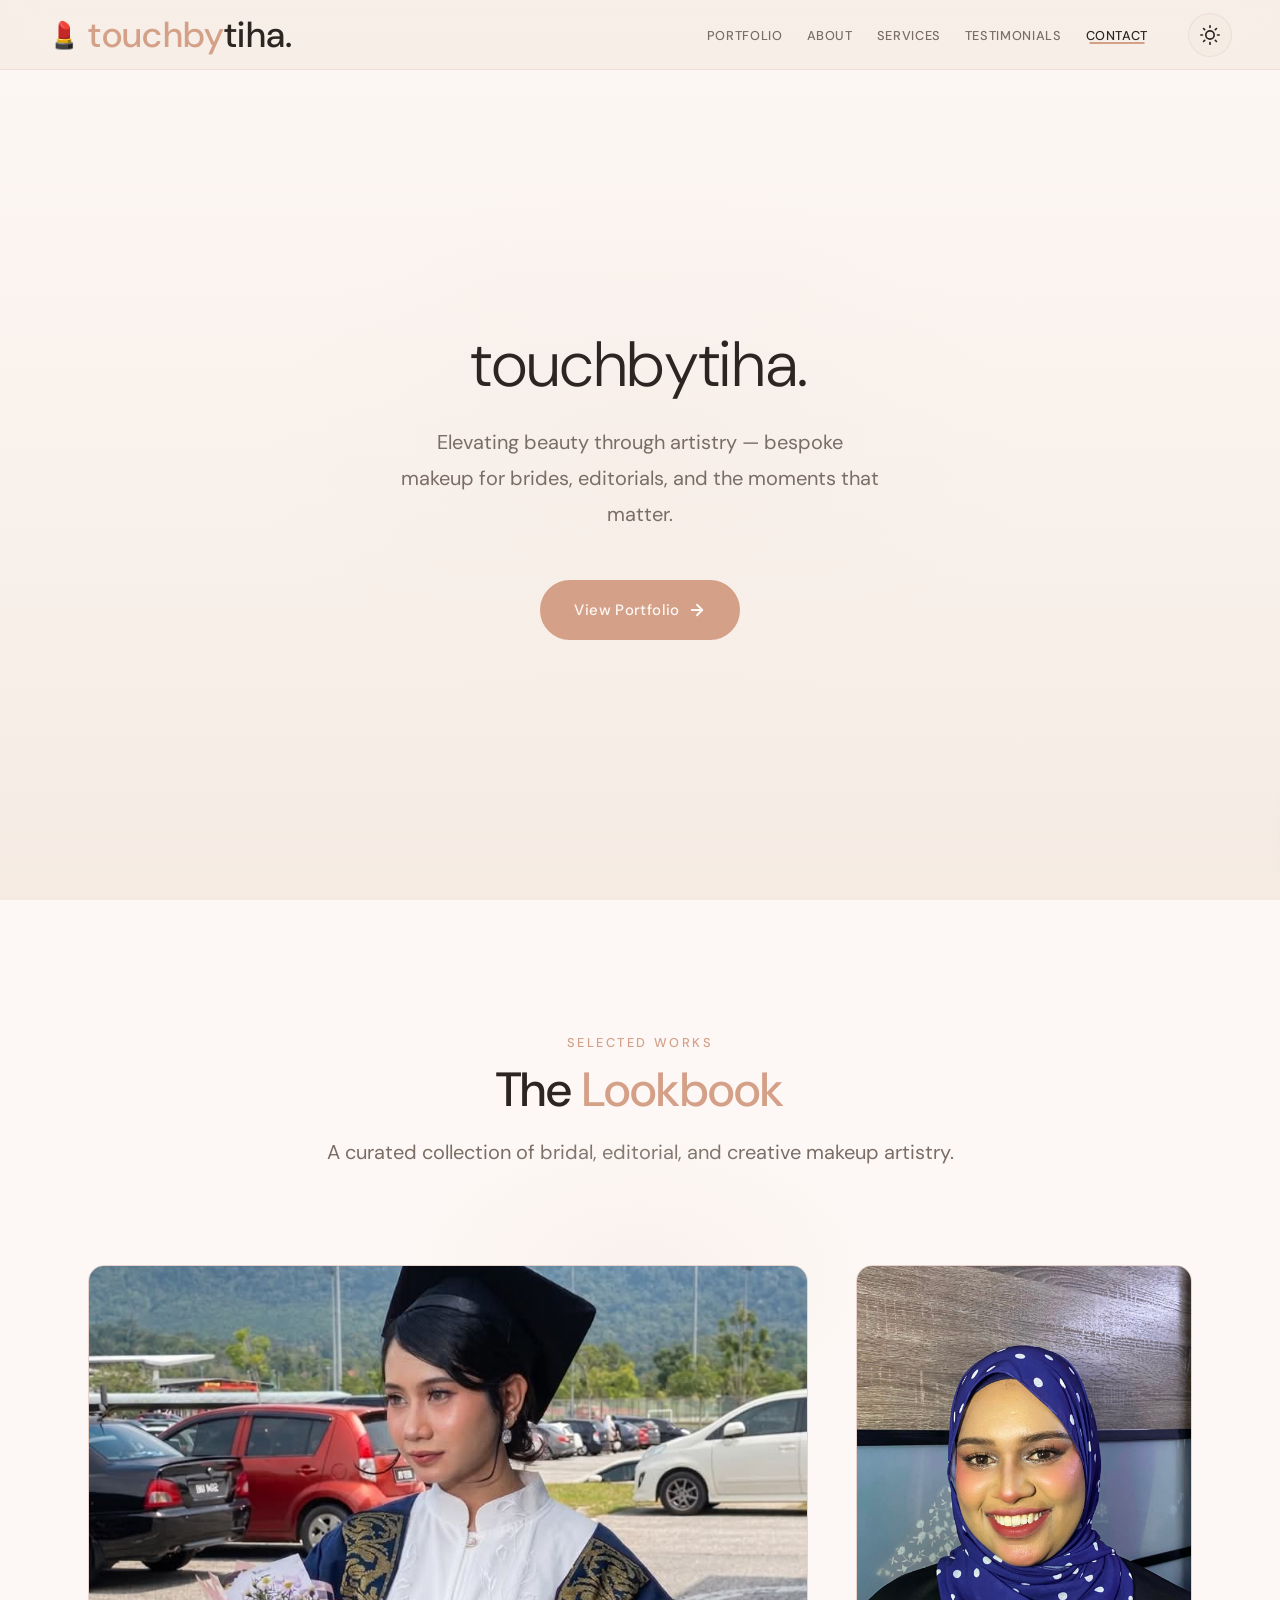
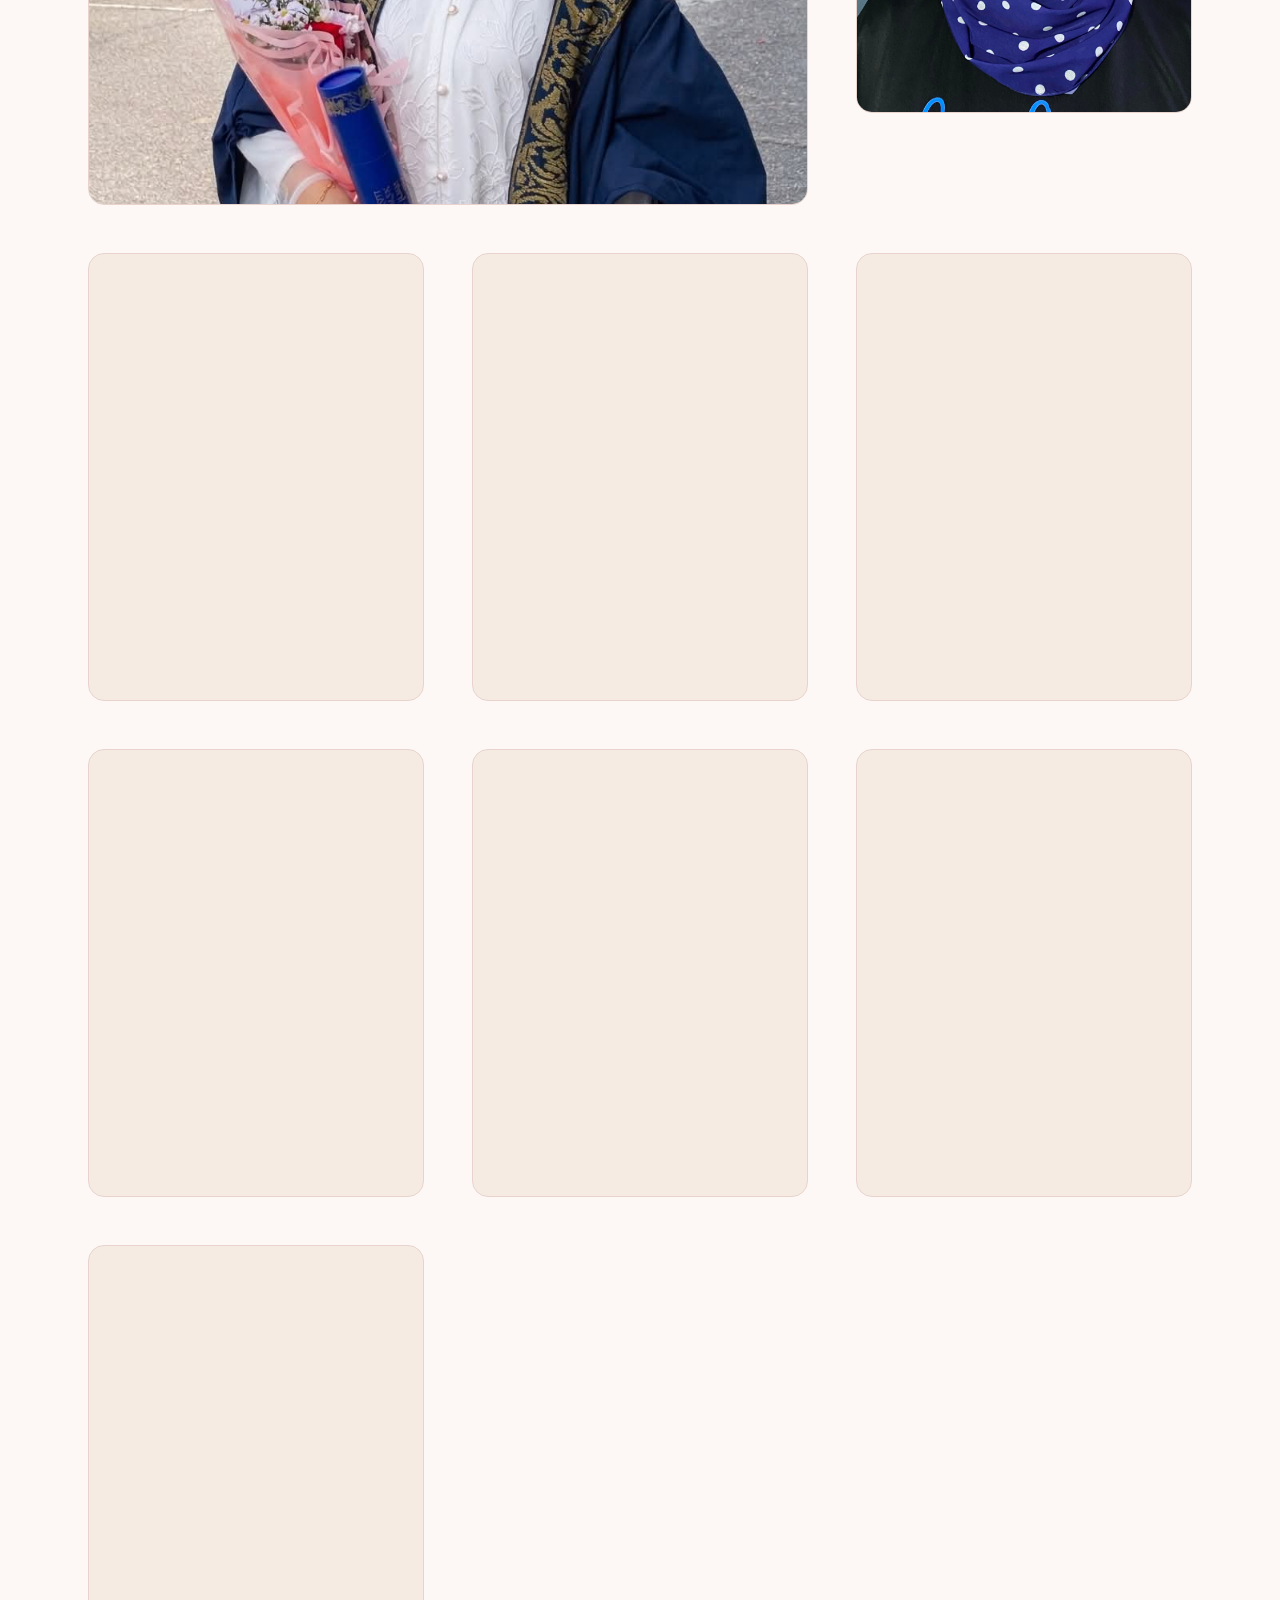
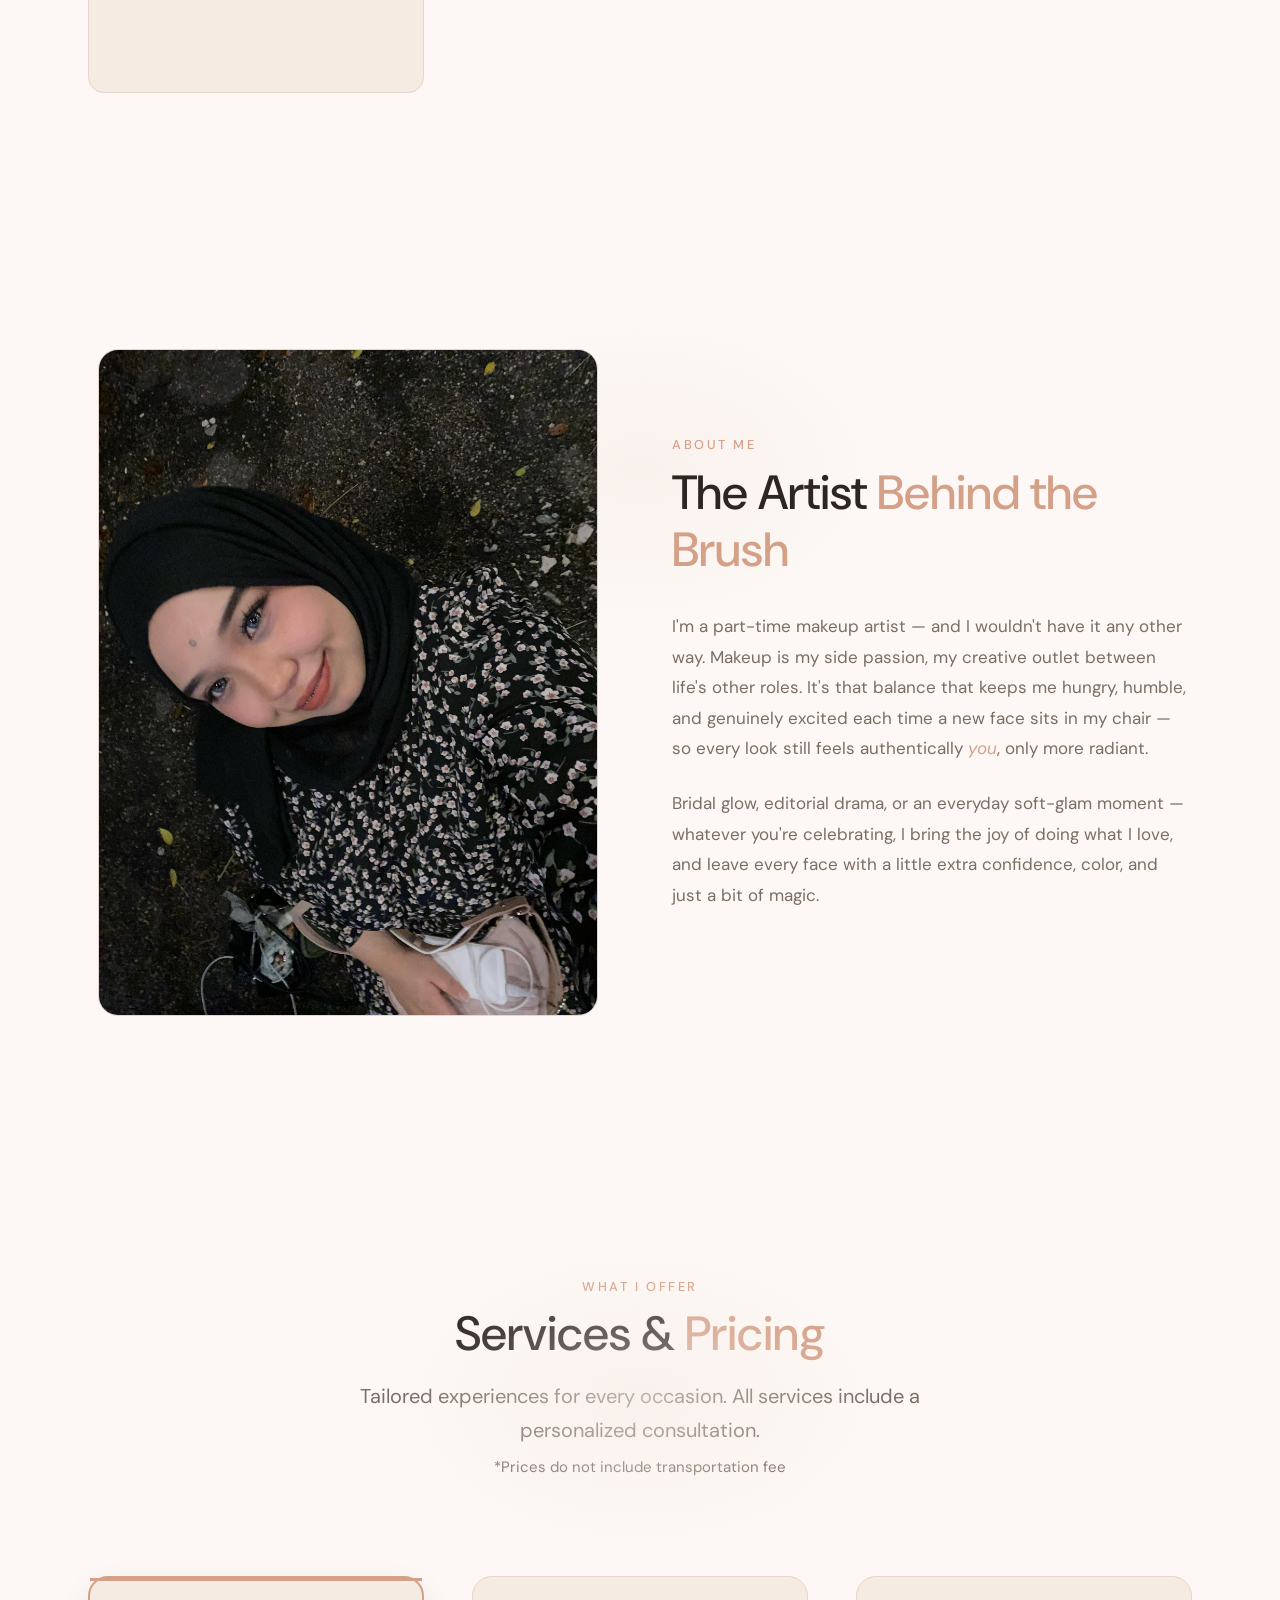
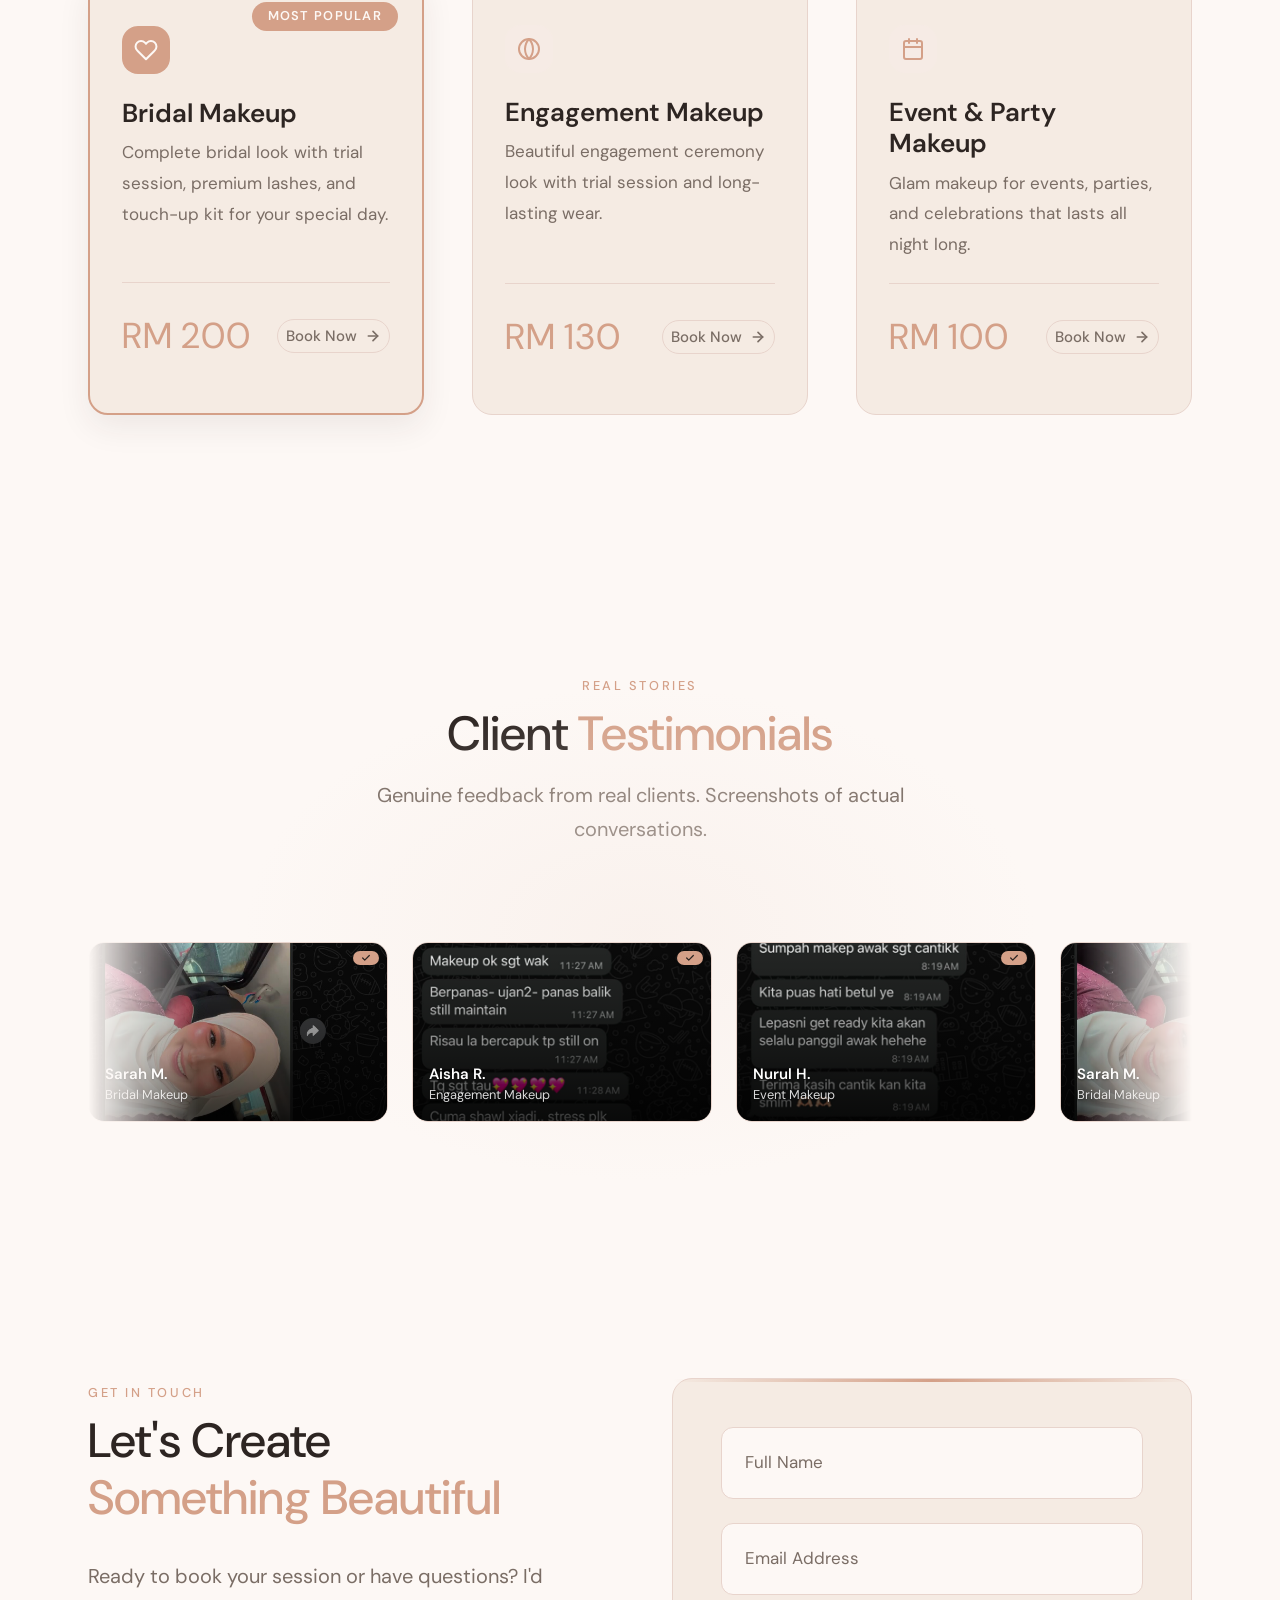
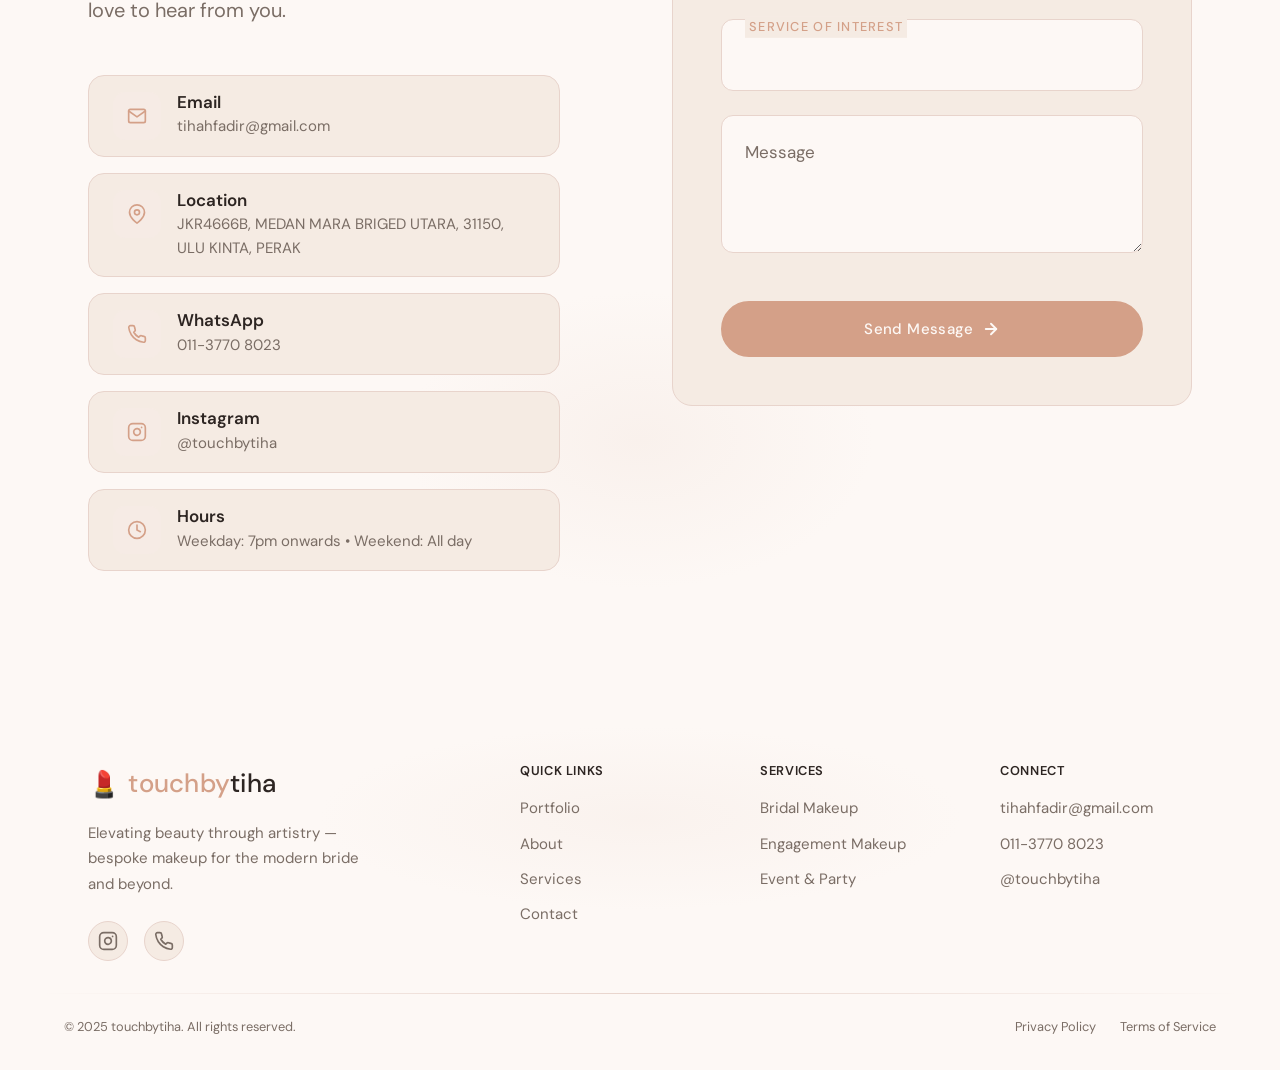
==== index.html @ 2ba3bcf8 "feat: add drag/swipe to testimonials carousel + lightbox polish - Add enableUserScroll() with drag/s" ====
<!DOCTYPE html>
<html lang="en">
<head>
  <meta charset="UTF-8">
  <meta name="viewport" content="width=device-width, initial-scale=1.0">
  <title>touchbytiha — Makeup Artist & Beauty Studio</title>
  <meta name="description" content="Professional makeup artist specializing in bridal, engagement, and event makeup. Book your session today.">

  <!-- Preconnect to CDN for fonts -->
  <link rel="preconnect" href="https://fonts.googleapis.com">
  <link rel="preconnect" href="https://fonts.gstatic.com" crossorigin>
  <link href="https://fonts.googleapis.com/css2?family=DM+Sans:opsz,wght@9..40,300;9..40,400;9..40,500;9..40,600;9..40,700&display=swap" rel="stylesheet">

  <!-- Modular CSS -->
  <link rel="stylesheet" href="css/index.css">

  <!-- Open Graph -->
  <meta property="og:title" content="touchbytiha — Makeup Artist & Beauty Studio">
  <meta property="og:description" content="Professional bridal, engagement, and event makeup artistry.">
  <meta property="og:type" content="website">

  <!-- Favicon -->
  <link rel="icon" href="data:image/svg+xml,<svg xmlns='http://www.w3.org/2000/svg' viewBox='0 0 100 100'><text y='.9em' font-size='90'>💄</text></svg>">
</head>
<body>
  <!-- Header & Navigation -->
  <header class="header" role="banner">
    <a href="#" class="logo" aria-label="touchbytiha Home">
      <span class="logo-icon" aria-hidden="true">💄</span>
      <span class="logo-text">touchby<span>tiha.</span></span>
    </a>
    <nav class="nav" role="navigation" aria-label="Main navigation">
      <ul class="nav-list" role="list">
        <li><a href="#portfolio" class="nav-link">Portfolio</a></li>
        <li><a href="#about" class="nav-link">About</a></li>
        <li><a href="#services" class="nav-link">Services</a></li>
        <li><a href="#testimonials" class="nav-link">Testimonials</a></li>
        <li><a href="#contact" class="nav-link">Contact</a></li>
      </ul>
      <button class="theme-toggle" aria-label="Switch to dark mode" aria-pressed="false">
        <svg class="icon-sun" viewBox="0 0 24 24" fill="none" stroke="currentColor" stroke-width="2" stroke-linecap="round" stroke-linejoin="round" aria-hidden="true">
          <circle cx="12" cy="12" r="5"></circle>
          <line x1="12" y1="1" x2="12" y2="3"></line>
          <line x1="12" y1="21" x2="12" y2="23"></line>
          <line x1="4.22" y1="4.22" x2="5.64" y2="5.64"></line>
          <line x1="18.36" y1="18.36" x2="19.78" y2="19.78"></line>
          <line x1="1" y1="12" x2="3" y2="12"></line>
          <line x1="21" y1="12" x2="23" y2="12"></line>
          <line x1="4.22" y1="19.78" x2="5.64" y2="18.36"></line>
          <line x1="18.36" y1="5.64" x2="19.78" y2="4.22"></line>
        </svg>
      </button>
    </nav>
    <button class="mobile-menu-btn" aria-label="Open menu" aria-expanded="false">
      <svg viewBox="0 0 24 24" fill="none" stroke="currentColor" stroke-width="2" stroke-linecap="round" stroke-linejoin="round" aria-hidden="true">
        <line x1="3" y1="6" x2="21" y2="6"></line>
        <line x1="3" y1="12" x2="21" y2="12"></line>
        <line x1="3" y1="18" x2="21" y2="18"></line>
      </svg>
    </button>
  </header>

  <main role="main">
    <!-- Hero Section -->
    <section class="hero" aria-label="Hero">

      <article class="hero-content">
        <h1 class="hero-title">touchbytiha.</h1>
        <p class="hero-subtitle">
          Elevating beauty through artistry — bespoke makeup for brides,
          editorials, and the moments that matter.
        </p>
        <div class="hero-cta">
          <a href="#portfolio" class="btn btn-primary">
            View Portfolio
            <svg width="18" height="18" viewBox="0 0 24 24" fill="none" stroke="currentColor" stroke-width="2.5" stroke-linecap="round" stroke-linejoin="round" aria-hidden="true">
              <line x1="5" y1="12" x2="19" y2="12"></line>
              <polyline points="12 5 19 12 12 19"></polyline>
            </svg>
          </a>

        </div>
      </article>

    </section>
<!-- Portfolio Section -->
    <section id="portfolio" class="section portfolio" aria-labelledby="portfolio-title">
      <div class="container">
        <header class="section-header">
          <span class="section-tag">Selected Works</span>
          <h2 id="portfolio-title" class="section-title">The <span class="accent">Lookbook</span></h2>
          <p class="section-desc">A curated collection of bridal, editorial, and creative makeup artistry.</p>
        </header>
        <div class="portfolio-grid" role="list">
          <!-- Rendered by JS from data/portfolio.json -->
        </div>
      </div>
    </section>

              </article>
    </section>

    <!-- About Section -->
    <section id="about" class="section about" aria-labelledby="about-title">
      <div class="container">
        <div class="about-grid">
          <div class="about-image reveal">
            <img
              src="images/portfolio/tiha.jpeg"
              alt="Tiha — part-time makeup artist, passionate about her craft"
              loading="lazy"
            >
          </div>
          <div class="about-content reveal">
            <header class="section-header about-header">
              <span class="section-tag">About Me</span>
              <h2 id="about-title" class="section-title">The Artist <span class="accent">Behind the Brush</span></h2>
            </header>
            <p class="about-text">
              I'm a part-time makeup artist — and I wouldn't have it any
              other way. Makeup is my side passion, my creative outlet
              between life's other roles. It's that balance that keeps me
              hungry, humble, and genuinely excited each time a new face
              sits in my chair — so every look still feels authentically
              <em>you</em>, only more radiant.
            </p>
            <p class="about-text">
              Bridal glow, editorial drama, or an everyday soft-glam moment —
              whatever you're celebrating, I bring the joy of doing what I
              love, and leave every face with a little extra confidence,
              color, and just a bit of magic.
            </p>

          </div>
        </div>
      </div>
    </section><!-- Services Section -->
    <section id="services" class="section services" aria-labelledby="services-title">
      <div class="container">
        <header class="section-header">
          <span class="section-tag">What I Offer</span>
          <h2 id="services-title" class="section-title">Services & <span class="accent">Pricing</span></h2>
          <p class="section-desc">Tailored experiences for every occasion. All services include a personalized consultation.</p>
          <p class="section-desc services-note">*Prices do not include transportation fee</p>
        </header>
        <div class="services-grid grid-1-3" role="list">
        </div>
      </div>
    </section>

    <!-- Testimonials Section -->
    <section id="testimonials" class="section testimonials" aria-labelledby="testimonials-title">
      <div class="container">
        <header class="section-header">
          <span class="section-tag">Real Stories</span>
          <h2 id="testimonials-title" class="section-title">Client <span class="accent">Testimonials</span></h2>
          <p class="section-desc">Genuine feedback from real clients. Screenshots of actual conversations.</p>
        </header>
        <div class="testimonials-grid" role="list">
        </div>
      </div>
    </section>

    <section id="contact" class="section contact" aria-labelledby="contact-title">
      <div class="container">
        <div class="contact-grid">
          <div class="contact-info reveal">
            <header class="section-header contact-header">
              <span class="section-tag">Get In Touch</span>
              <h2 id="contact-title" class="section-title">Let's Create <span class="accent">Something Beautiful</span></h2>
            </header>
            <p class="contact-desc">
              Ready to book your session or have questions?
              I'd love to hear from you.
            </p>
            <div class="contact-details">
              <div class="contact-item">
                <div class="contact-icon" aria-hidden="true">
                  <svg viewBox="0 0 24 24" fill="none" stroke="currentColor" stroke-width="2" stroke-linecap="round" stroke-linejoin="round">
                    <path d="M4 4h16c1.1 0 2 .9 2 2v12c0 1.1-.9 2-2 2H4c-1.1 0-2-.9-2-2V6c0-1.1.9-2 2-2z"></path>
                    <polyline points="22,6 12,13 2,6"></polyline>
                  </svg>
                </div>
                <div>
                  <h4>Email</h4>
                  <p>tihahfadir@gmail.com</p>
                </div>
              </div>
              <div class="contact-item">
                <div class="contact-icon" aria-hidden="true">
                  <svg viewBox="0 0 24 24" fill="none" stroke="currentColor" stroke-width="2" stroke-linecap="round" stroke-linejoin="round">
                    <path d="M21 10c0 7-9 13-9 13s-9-6-9-13a9 9 0 0 1 18 0z"></path>
                    <circle cx="12" cy="10" r="3"></circle>
                  </svg>
                </div>
                <div>
                  <h4>Location</h4>
                  <p>JKR4666B, MEDAN MARA BRIGED UTARA, 31150, ULU KINTA, PERAK</p>
                </div>
              </div>
              <div class="contact-item">
                <div class="contact-icon" aria-hidden="true">
                  <svg viewBox="0 0 24 24" fill="none" stroke="currentColor" stroke-width="2" stroke-linecap="round" stroke-linejoin="round">
                    <path d="M22 16.92v3a2 2 0 0 1-2.18 2 19.79 19.79 0 0 1-8.63-3.07 19.5 19.5 0 0 1-6-6 19.79 19.79 0 0 1-3.07-8.67A2 2 0 0 1 4.11 2h3a2 2 0 0 1 2 1.72 12.84 12.84 0 0 0 .7 2.81 2 2 0 0 1-.45 2.11L8.09 9.91a16 16 0 0 0 6 6l1.27-1.27a2 2 0 0 1 2.11-.45 12.84 12.84 0 0 0 2.81.7A2 2 0 0 1 22 16.92z"></path>
                  </svg>
                </div>
                <div>
                  <h4>WhatsApp</h4>
                  <p><a href="https://wa.me/601137708023" target="_blank" rel="noopener">011-3770 8023</a></p>
                </div>
              </div>
              <div class="contact-item">
                <div class="contact-icon" aria-hidden="true">
                  <svg viewBox="0 0 24 24" fill="none" stroke="currentColor" stroke-width="2" stroke-linecap="round" stroke-linejoin="round">
                    <rect x="2" y="2" width="20" height="20" rx="5" ry="5"></rect>
                    <path d="M16 11.37A4 4 0 1 1 12.63 8 4 4 0 0 1 16 11.37z"></path>
                    <line x1="17.5" y1="6.5" x2="17.51" y2="6.5"></line>
                  </svg>
                </div>
                <div>
                  <h4>Instagram</h4>
                  <p><a href="https://instagram.com/touchbytiha" target="_blank" rel="noopener">@touchbytiha</a></p>
                </div>
              </div>
              <div class="contact-item">
                <div class="contact-icon" aria-hidden="true">
                  <svg viewBox="0 0 24 24" fill="none" stroke="currentColor" stroke-width="2" stroke-linecap="round" stroke-linejoin="round">
                    <circle cx="12" cy="12" r="10"></circle>
                    <polyline points="12 6 12 12 16 14"></polyline>
                  </svg>
                </div>
                <div>
                  <h4>Hours</h4>
                  <p>Weekday: 7pm onwards • Weekend: All day</p>
                </div>
              </div>
            </div>
          </div>
          <form class="contact-form reveal" novalidate>
            <div class="form-group">
              <input type="text" id="name" name="name" class="form-input" placeholder=" " required aria-describedby="name-error">
              <label for="name" class="form-label">Full Name</label>
              <span id="name-error" class="form-error" aria-live="polite">Please enter your name</span>
            </div>
            <div class="form-group">
              <input type="email" id="email" name="email" class="form-input" placeholder=" " required aria-describedby="email-error">
              <label for="email" class="form-label">Email Address</label>
              <span id="email-error" class="form-error" aria-live="polite">Please enter a valid email</span>
            </div>
            <div class="form-group">
              <select id="service" name="service" class="form-input" required aria-describedby="service-error">
                <option value="" disabled selected hidden></option>
                <option value="bridal">Bridal Makeup</option>
                <option value="engagement">Engagement Makeup</option>
                <option value="event">Event & Party Makeup</option>
                <option value="other">Other Inquiry</option>
              </select>
              <label for="service" class="form-label">Service of Interest</label>
              <span id="service-error" class="form-error" aria-live="polite">Please select a service</span>
            </div>
            <div class="form-group">
              <textarea id="message" name="message" class="form-input" rows="4" placeholder=" " required aria-describedby="message-error"></textarea>
              <label for="message" class="form-label">Message</label>
              <span id="message-error" class="form-error" aria-live="polite">Please enter your message</span>
            </div>
            <button type="submit" class="btn btn-primary form-submit">
              Send Message
              <svg width="18" height="18" viewBox="0 0 24 24" fill="none" stroke="currentColor" stroke-width="2.5" stroke-linecap="round" stroke-linejoin="round" aria-hidden="true">
                <line x1="5" y1="12" x2="19" y2="12"></line>
                <polyline points="12 5 19 12 12 19"></polyline>
              </svg>
            </button>
          </form>
        </div>
      </div>
    </section>
  </main>

  <footer class="footer" role="contentinfo">
    <div class="footer-grid">
      <div class="footer-brand">
        <a href="#" class="logo" aria-label="touchbytiha Home">
          <span class="logo-icon" aria-hidden="true">💄</span>
          <span class="logo-text">touchby<span>tiha</span></span>
        </a>
        <p>Elevating beauty through artistry — bespoke makeup for the modern bride and beyond.</p>
        <div class="social-links" role="list" aria-label="Social links">
          <a href="https://instagram.com/touchbytiha" class="social-link" aria-label="Instagram" target="_blank" rel="noopener" role="listitem">
            <svg viewBox="0 0 24 24" fill="none" stroke="currentColor" stroke-width="2" stroke-linecap="round" stroke-linejoin="round">
              <rect x="2" y="2" width="20" height="20" rx="5" ry="5"></rect>
              <path d="M16 11.37A4 4 0 1 1 12.63 8 4 4 0 0 1 16 11.37z"></path>
              <line x1="17.5" y1="6.5" x2="17.51" y2="6.5"></line>
            </svg>
          </a>
          <a href="https://wa.me/601137708023" class="social-link" aria-label="WhatsApp" target="_blank" rel="noopener" role="listitem">
            <svg viewBox="0 0 24 24" fill="none" stroke="currentColor" stroke-width="2" stroke-linecap="round" stroke-linejoin="round">
              <path d="M22 16.92v3a2 2 0 0 1-2.18 2 19.79 19.79 0 0 1-8.63-3.07 19.5 19.5 0 0 1-6-6 19.79 19.79 0 0 1-3.07-8.67A2 2 0 0 1 4.11 2h3a2 2 0 0 1 2 1.72 12.84 12.84 0 0 0 .7 2.81 2 2 0 0 1-.45 2.11L8.09 9.91a16 16 0 0 0 6 6l1.27-1.27a2 2 0 0 1 2.11-.45 12.84 12.84 0 0 0 2.81.7A2 2 0 0 1 22 16.92z"></path>
            </svg>
          </a>
        </div>
      </div>
      <nav class="footer-nav" aria-label="Quick links">
        <h3 class="footer-title">Quick Links</h3>
        <ul class="footer-links">
          <li><a href="#portfolio">Portfolio</a></li>
          <li><a href="#about">About</a></li>
          <li><a href="#services">Services</a></li>
          <li><a href="#contact">Contact</a></li>
        </ul>
      </nav>
      <nav class="footer-nav" aria-label="Services">
        <h3 class="footer-title">Services</h3>
        <ul class="footer-links">
          <li><a href="#services">Bridal Makeup</a></li>
          <li><a href="#services">Engagement Makeup</a></li>
          <li><a href="#services">Event & Party</a></li>
        </ul>
      </nav>
      <div class="footer-nav">
        <h3 class="footer-title">Connect</h3>
        <ul class="footer-links">
          <li><a href="mailto:tihahfadir@gmail.com">tihahfadir@gmail.com</a></li>
          <li><a href="https://wa.me/601137708023" target="_blank" rel="noopener">011-3770 8023</a></li>
          <li><a href="https://instagram.com/touchbytiha" target="_blank" rel="noopener">@touchbytiha</a></li>
        </ul>
      </div>
    </div>
    <div class="footer-bottom">
      <p class="footer-copyright">&copy; 2025 touchbytiha. All rights reserved.</p>
      <nav class="footer-legal" aria-label="Legal links">
        <a href="#">Privacy Policy</a>
        <a href="#">Terms of Service</a>
      </nav>
    </div>
  </footer>

  <div class="form-success" role="status" aria-live="polite" hidden>
    <svg viewBox="0 0 24 24" fill="none" stroke="currentColor" stroke-width="2.5" stroke-linecap="round" stroke-linejoin="round" aria-hidden="true">
      <polyline points="20 6 9 17 4 12"></polyline>
    </svg>
    <span>Message sent! I'll be in touch soon.</span>
  </div>

  <div class="lightbox" role="dialog" aria-modal="true" aria-label="Image preview" hidden>
    <span class="lightbox-counter"></span>
    <button class="lightbox-close" aria-label="Close lightbox">
      <svg width="24" height="24" viewBox="0 0 24 24" fill="none" stroke="currentColor" stroke-width="2" stroke-linecap="round" stroke-linejoin="round" aria-hidden="true">
        <line x1="18" y1="6" x2="6" y2="18"></line>
        <line x1="6" y1="6" x2="18" y2="18"></line>
      </svg>
    </button>
    <button class="lightbox-nav lightbox-prev" aria-label="Previous image">
      <svg width="24" height="24" viewBox="0 0 24 24" fill="none" stroke="currentColor" stroke-width="2" stroke-linecap="round" stroke-linejoin="round" aria-hidden="true">
        <polyline points="15 18 9 12 15 6"></polyline>
      </svg>
    </button>
    <button class="lightbox-nav lightbox-next" aria-label="Next image">
      <svg width="24" height="24" viewBox="0 0 24 24" fill="none" stroke="currentColor" stroke-width="2" stroke-linecap="round" stroke-linejoin="round" aria-hidden="true">
        <polyline points="9 18 15 12 9 6"></polyline>
      </svg>
    </button>
    <div class="lightbox-content">
      <img src="" alt="">
    </div>
    <p class="lightbox-caption"></p>
  </div>

  <script type="module" src="js/app.js" defer></script>
</body>
</html>
---- css/index.css ----
/**
 * touchbytiha — CSS Bridge
 * Import order matters for cascade!
 * Include this single file in your HTML <link>
 */

@import url('./tokens.css');
@import url('./reset.css');
@import url('./base.css');
@import url('./layout.css');
@import url('./components/header.css');
@import url('./components/hero.css');
@import url('./components/portfolio.css');
@import url('./components/lightbox.css');
@import url('./components/about.css');
@import url('./components/services.css');
@import url('./components/testimonials.css');
@import url('./components/contact.css');
@import url('./components/footer.css');
@import url('./utilities.css');
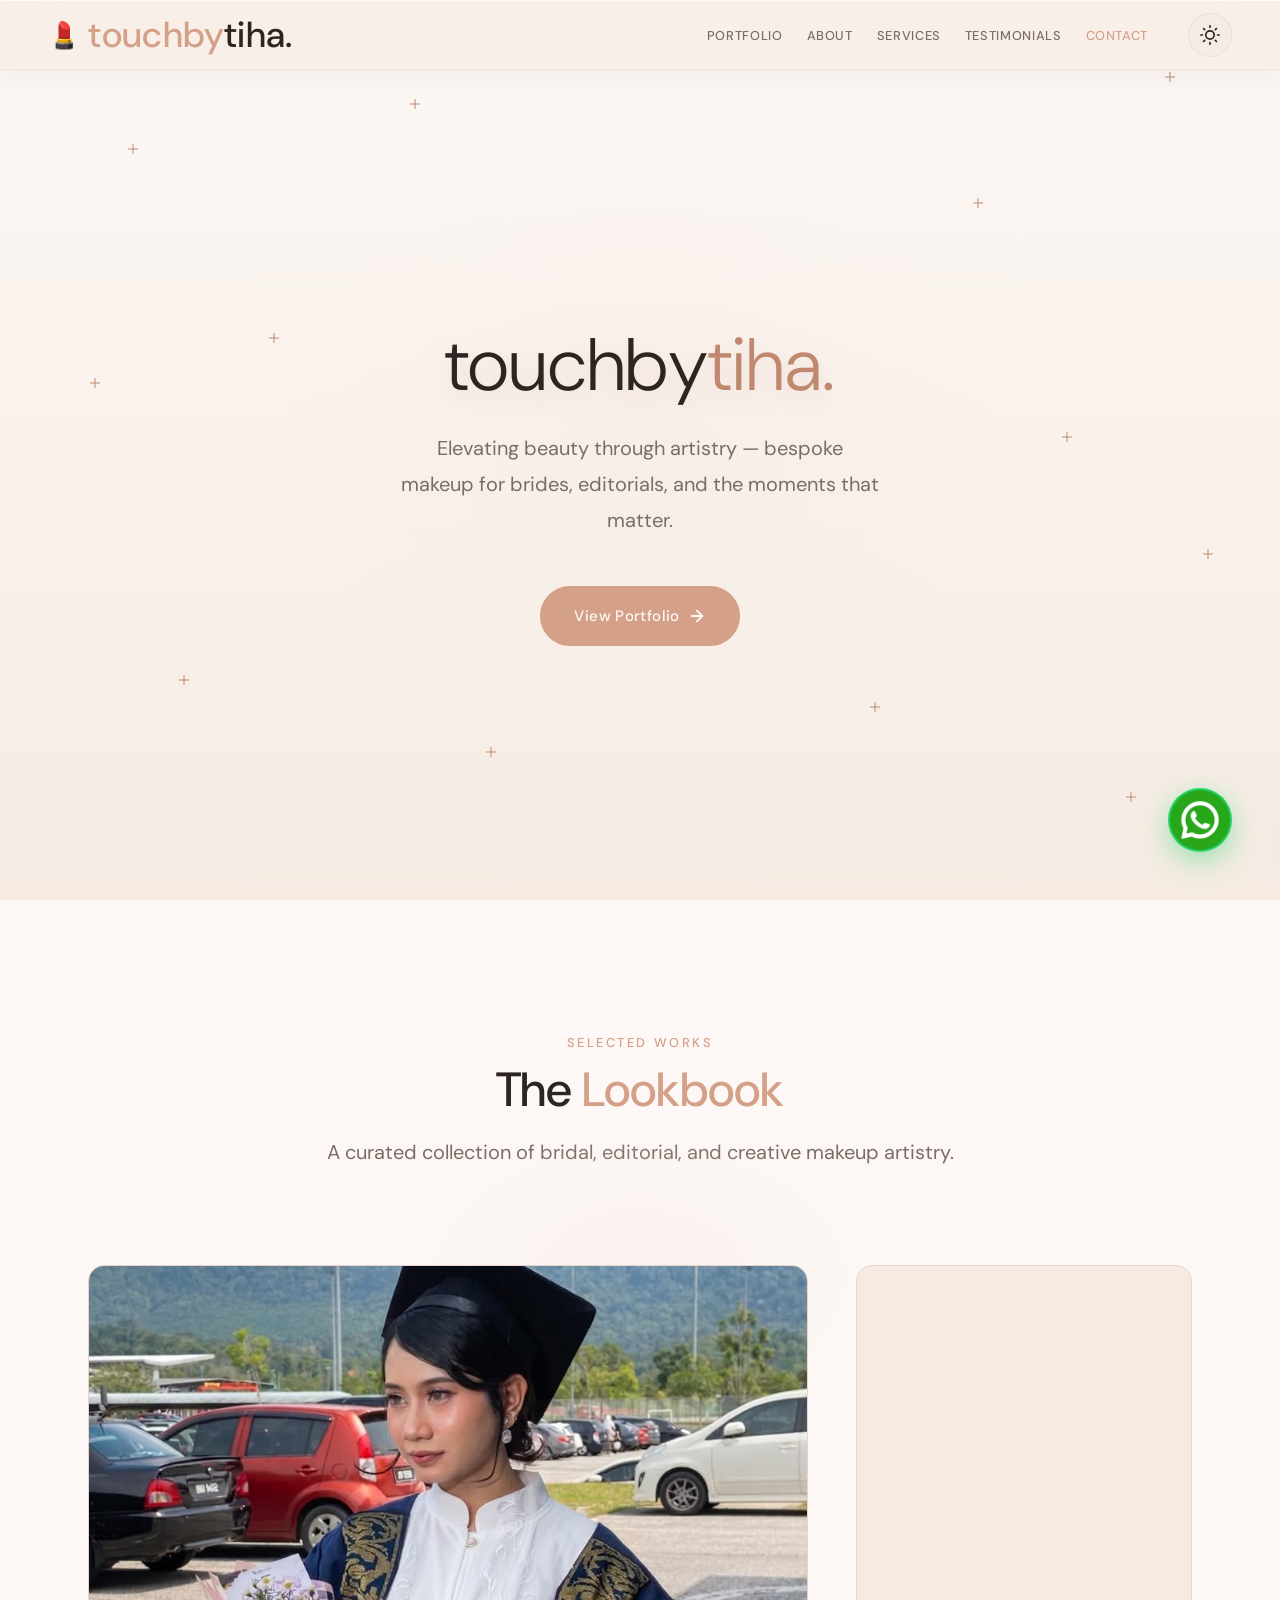
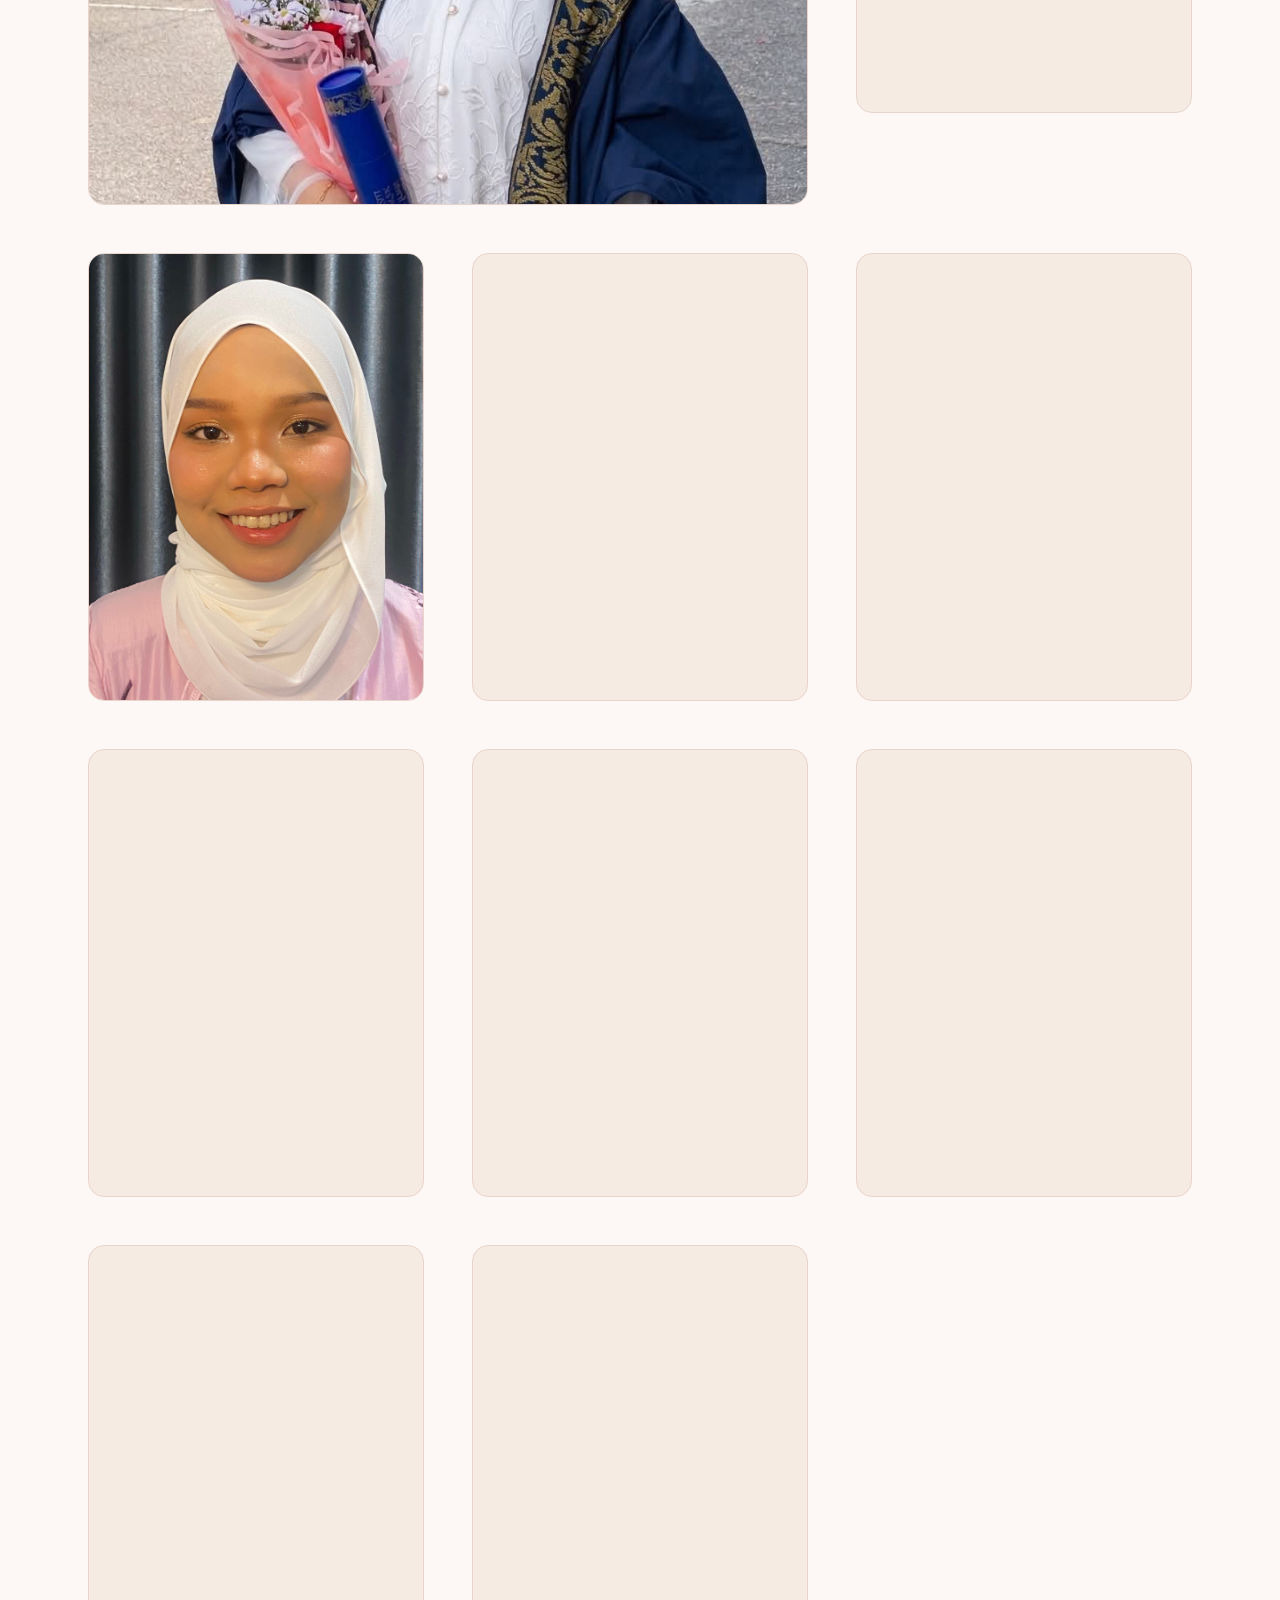
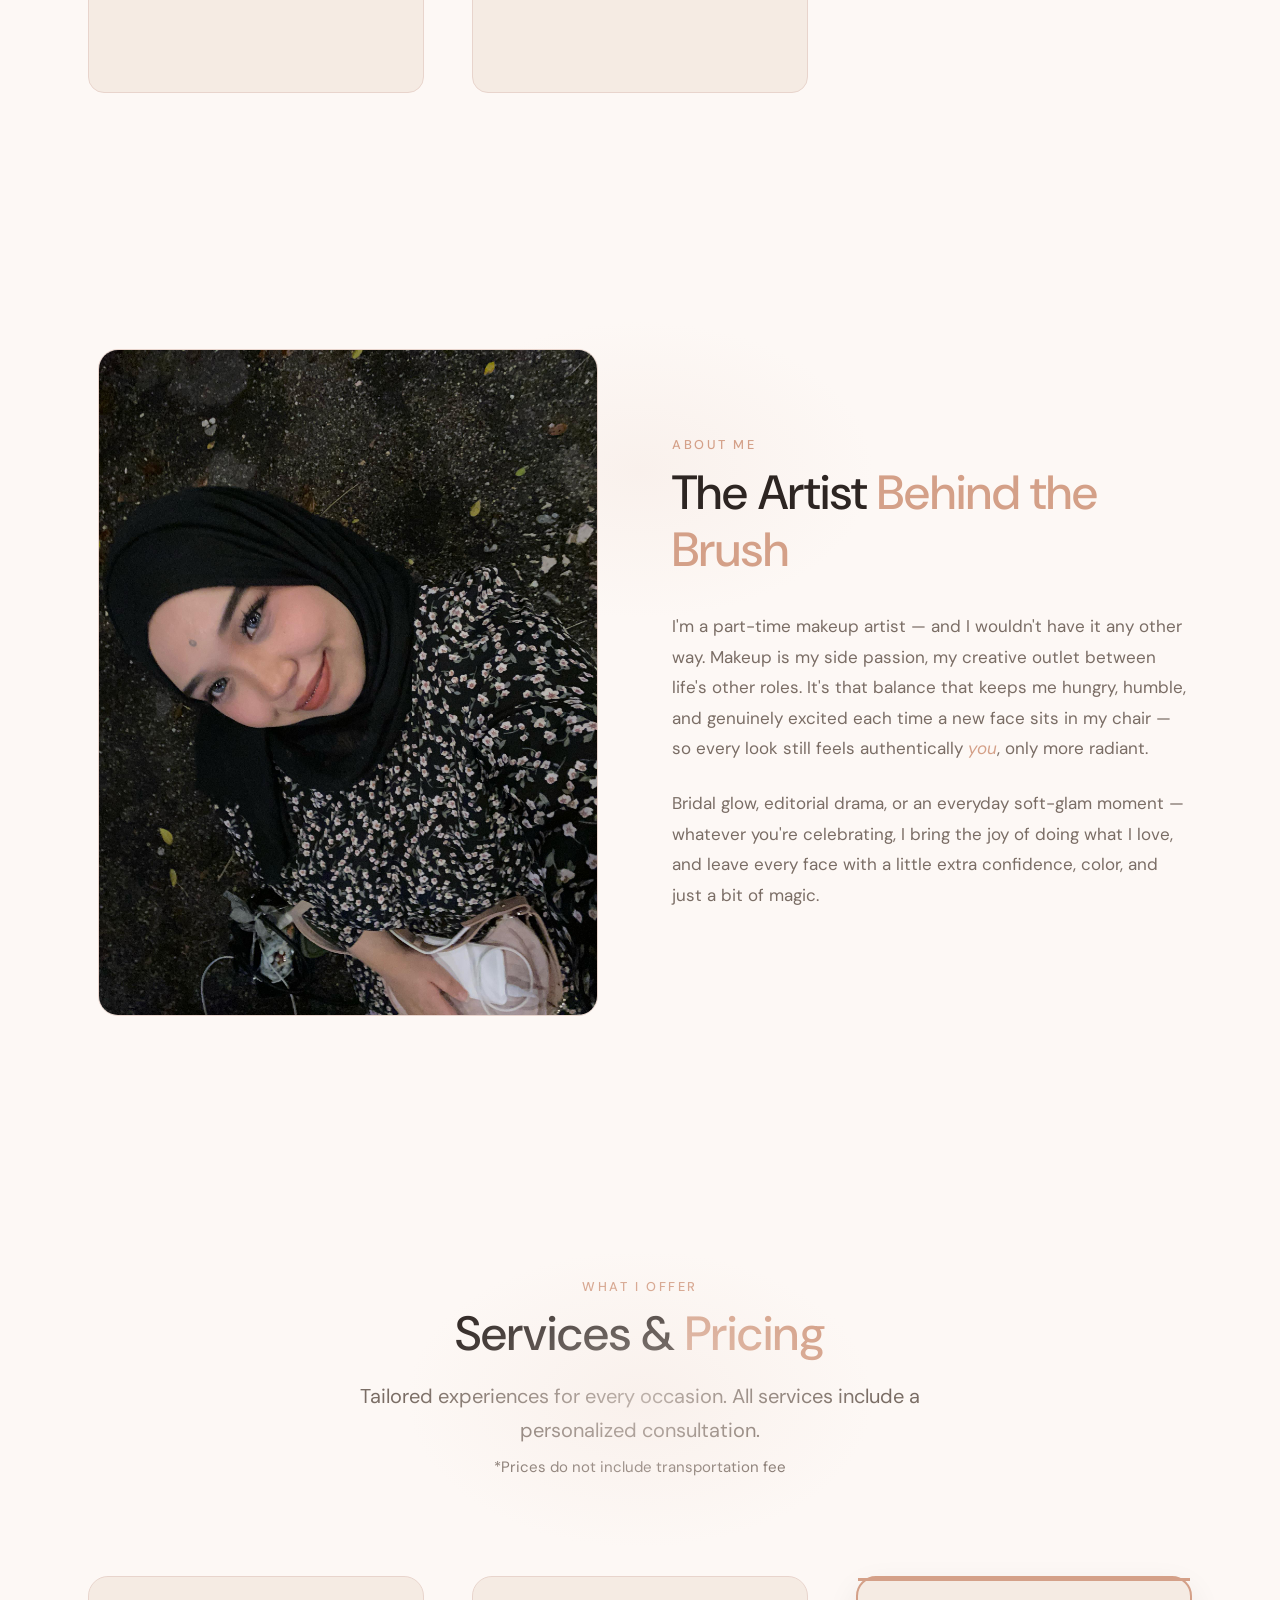
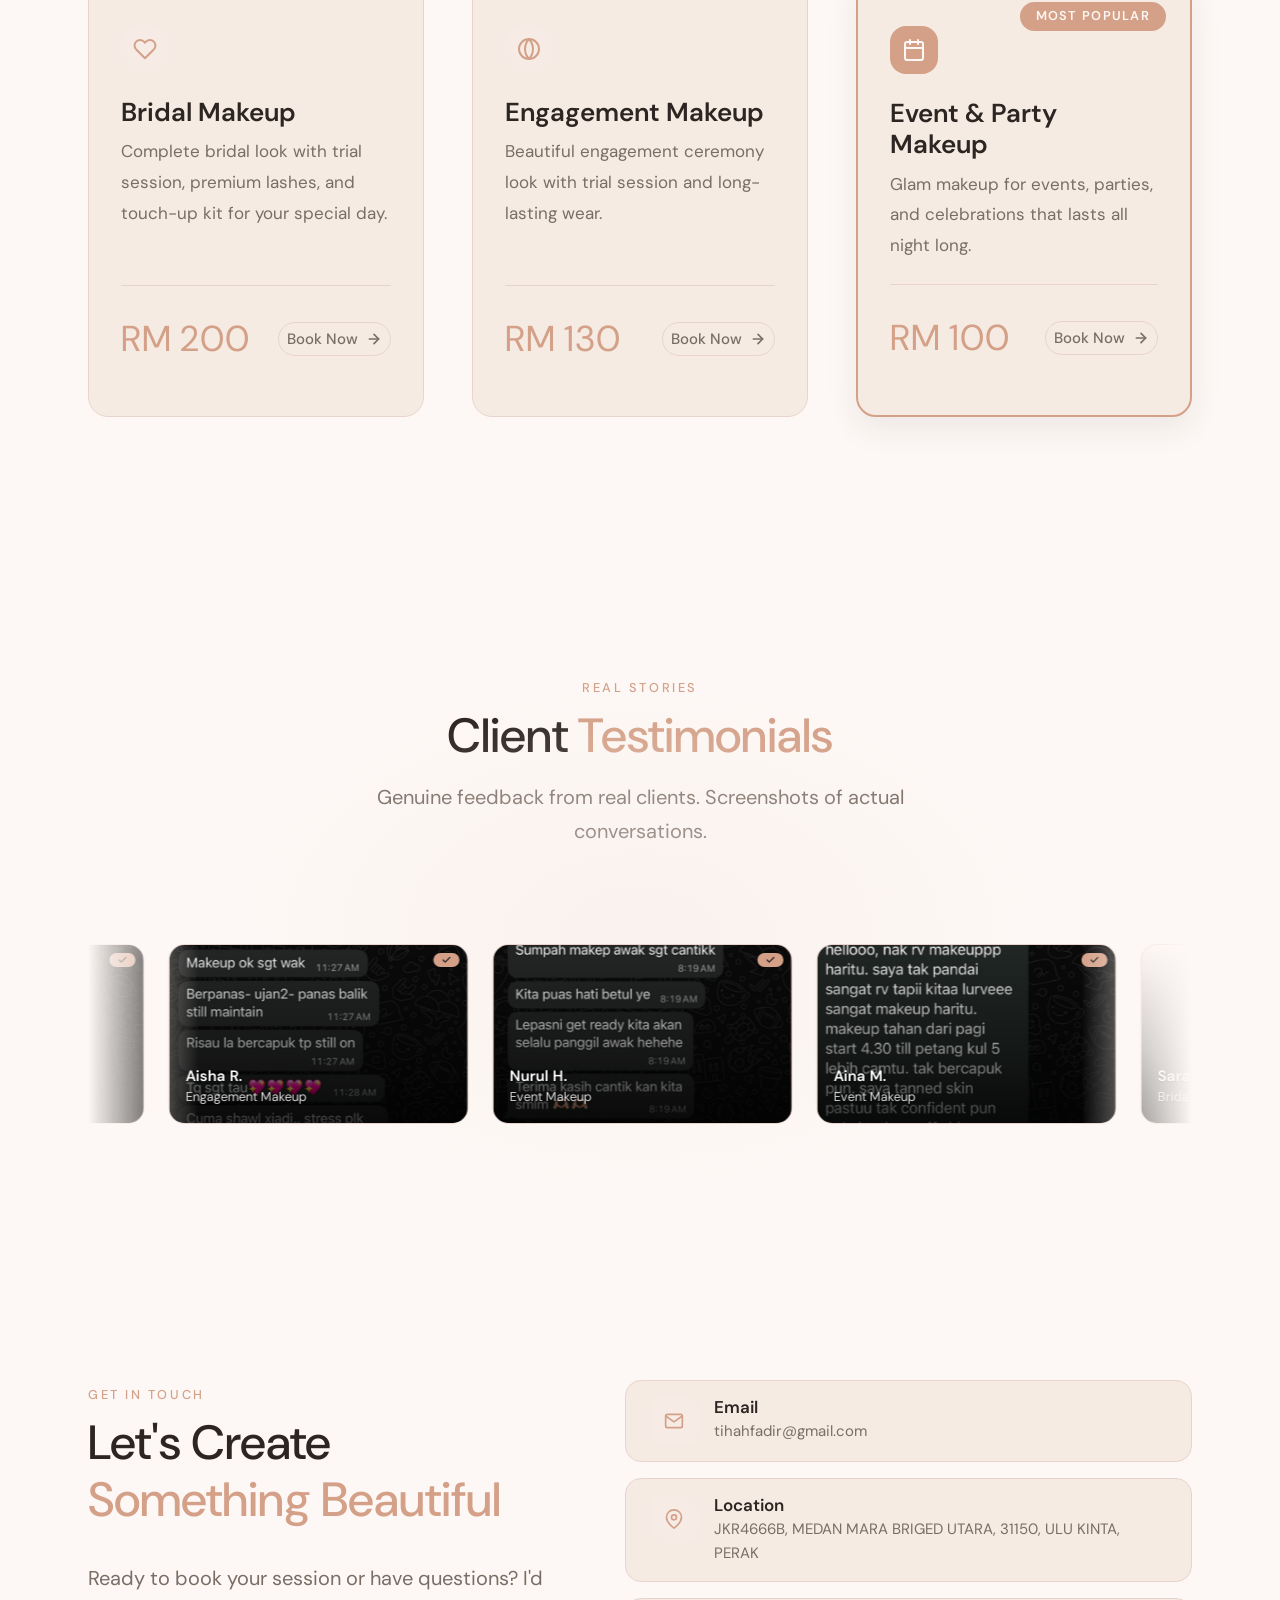
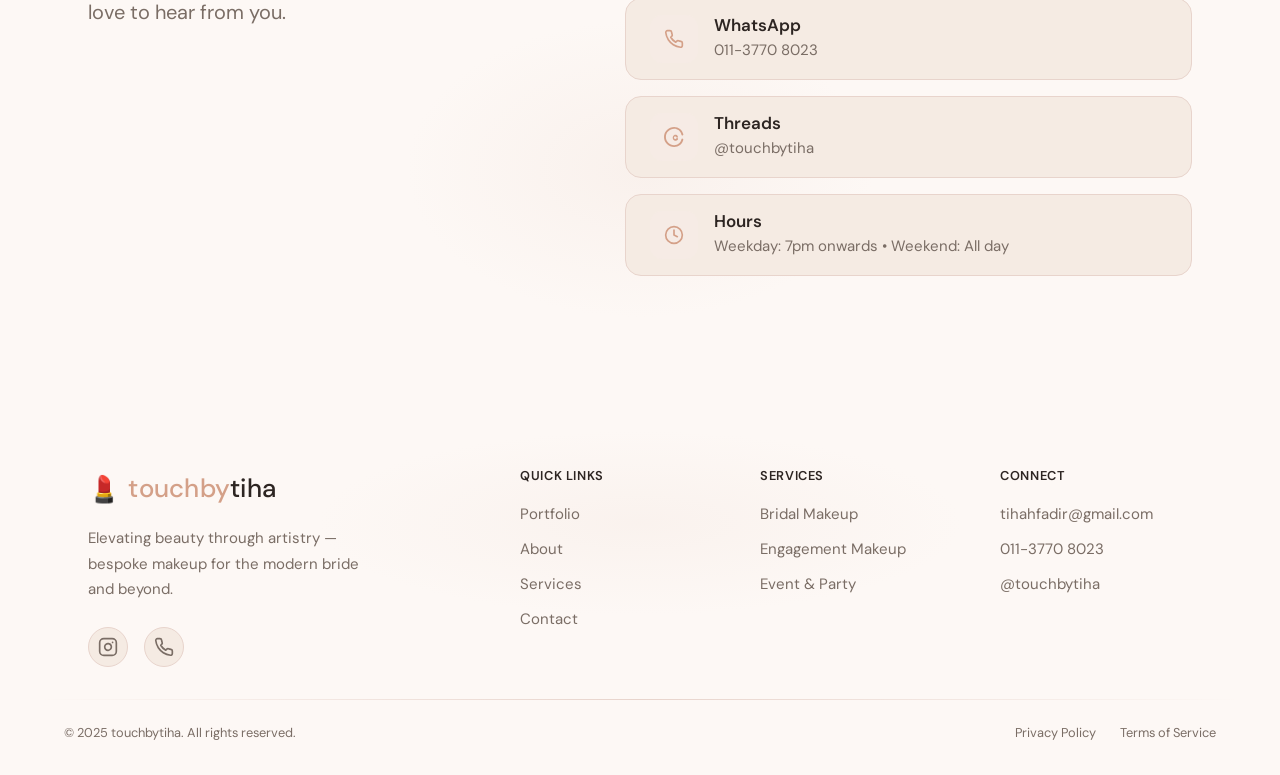
==== commit 7c2fb3e6: "feat: add some new features and fix things" ====
--- a/index.html
+++ b/index.html
@@ -63,6 +63,11 @@
   <main role="main">
     <!-- Hero Section -->
     <section class="hero" aria-label="Hero">
+      <div class="hero-sparkles" aria-hidden="true">
+        <span></span><span></span><span></span><span></span>
+        <span></span><span></span><span></span><span></span>
+        <span></span><span></span><span></span><span></span>
+      </div>
 
       <article class="hero-content">
         <h1 class="hero-title">touchbytiha.</h1>
@@ -161,120 +166,100 @@
       </div>
     </section>
 
-    <section id="contact" class="section contact" aria-labelledby="contact-title">
-      <div class="container">
-        <div class="contact-grid">
-          <div class="contact-info reveal">
-            <header class="section-header contact-header">
-              <span class="section-tag">Get In Touch</span>
-              <h2 id="contact-title" class="section-title">Let's Create <span class="accent">Something Beautiful</span></h2>
-            </header>
-            <p class="contact-desc">
-              Ready to book your session or have questions?
-              I'd love to hear from you.
-            </p>
-            <div class="contact-details">
-              <div class="contact-item">
-                <div class="contact-icon" aria-hidden="true">
-                  <svg viewBox="0 0 24 24" fill="none" stroke="currentColor" stroke-width="2" stroke-linecap="round" stroke-linejoin="round">
-                    <path d="M4 4h16c1.1 0 2 .9 2 2v12c0 1.1-.9 2-2 2H4c-1.1 0-2-.9-2-2V6c0-1.1.9-2 2-2z"></path>
-                    <polyline points="22,6 12,13 2,6"></polyline>
-                  </svg>
-                </div>
-                <div>
-                  <h4>Email</h4>
-                  <p>tihahfadir@gmail.com</p>
-                </div>
-              </div>
-              <div class="contact-item">
-                <div class="contact-icon" aria-hidden="true">
-                  <svg viewBox="0 0 24 24" fill="none" stroke="currentColor" stroke-width="2" stroke-linecap="round" stroke-linejoin="round">
-                    <path d="M21 10c0 7-9 13-9 13s-9-6-9-13a9 9 0 0 1 18 0z"></path>
-                    <circle cx="12" cy="10" r="3"></circle>
-                  </svg>
-                </div>
-                <div>
-                  <h4>Location</h4>
-                  <p>JKR4666B, MEDAN MARA BRIGED UTARA, 31150, ULU KINTA, PERAK</p>
-                </div>
-              </div>
-              <div class="contact-item">
-                <div class="contact-icon" aria-hidden="true">
-                  <svg viewBox="0 0 24 24" fill="none" stroke="currentColor" stroke-width="2" stroke-linecap="round" stroke-linejoin="round">
-                    <path d="M22 16.92v3a2 2 0 0 1-2.18 2 19.79 19.79 0 0 1-8.63-3.07 19.5 19.5 0 0 1-6-6 19.79 19.79 0 0 1-3.07-8.67A2 2 0 0 1 4.11 2h3a2 2 0 0 1 2 1.72 12.84 12.84 0 0 0 .7 2.81 2 2 0 0 1-.45 2.11L8.09 9.91a16 16 0 0 0 6 6l1.27-1.27a2 2 0 0 1 2.11-.45 12.84 12.84 0 0 0 2.81.7A2 2 0 0 1 22 16.92z"></path>
-                  </svg>
-                </div>
-                <div>
-                  <h4>WhatsApp</h4>
-                  <p><a href="https://wa.me/601137708023" target="_blank" rel="noopener">011-3770 8023</a></p>
-                </div>
-              </div>
-              <div class="contact-item">
-                <div class="contact-icon" aria-hidden="true">
-                  <svg viewBox="0 0 24 24" fill="none" stroke="currentColor" stroke-width="2" stroke-linecap="round" stroke-linejoin="round">
-                    <rect x="2" y="2" width="20" height="20" rx="5" ry="5"></rect>
-                    <path d="M16 11.37A4 4 0 1 1 12.63 8 4 4 0 0 1 16 11.37z"></path>
-                    <line x1="17.5" y1="6.5" x2="17.51" y2="6.5"></line>
-                  </svg>
-                </div>
-                <div>
-                  <h4>Instagram</h4>
-                  <p><a href="https://instagram.com/touchbytiha" target="_blank" rel="noopener">@touchbytiha</a></p>
-                </div>
-              </div>
-              <div class="contact-item">
-                <div class="contact-icon" aria-hidden="true">
-                  <svg viewBox="0 0 24 24" fill="none" stroke="currentColor" stroke-width="2" stroke-linecap="round" stroke-linejoin="round">
-                    <circle cx="12" cy="12" r="10"></circle>
-                    <polyline points="12 6 12 12 16 14"></polyline>
-                  </svg>
-                </div>
-                <div>
-                  <h4>Hours</h4>
-                  <p>Weekday: 7pm onwards • Weekend: All day</p>
-                </div>
-              </div>
-            </div>
-          </div>
-          <form class="contact-form reveal" novalidate>
-            <div class="form-group">
-              <input type="text" id="name" name="name" class="form-input" placeholder=" " required aria-describedby="name-error">
-              <label for="name" class="form-label">Full Name</label>
-              <span id="name-error" class="form-error" aria-live="polite">Please enter your name</span>
-            </div>
-            <div class="form-group">
-              <input type="email" id="email" name="email" class="form-input" placeholder=" " required aria-describedby="email-error">
-              <label for="email" class="form-label">Email Address</label>
-              <span id="email-error" class="form-error" aria-live="polite">Please enter a valid email</span>
-            </div>
-            <div class="form-group">
-              <select id="service" name="service" class="form-input" required aria-describedby="service-error">
-                <option value="" disabled selected hidden></option>
-                <option value="bridal">Bridal Makeup</option>
-                <option value="engagement">Engagement Makeup</option>
-                <option value="event">Event & Party Makeup</option>
-                <option value="other">Other Inquiry</option>
-              </select>
-              <label for="service" class="form-label">Service of Interest</label>
-              <span id="service-error" class="form-error" aria-live="polite">Please select a service</span>
-            </div>
-            <div class="form-group">
-              <textarea id="message" name="message" class="form-input" rows="4" placeholder=" " required aria-describedby="message-error"></textarea>
-              <label for="message" class="form-label">Message</label>
-              <span id="message-error" class="form-error" aria-live="polite">Please enter your message</span>
-            </div>
-            <button type="submit" class="btn btn-primary form-submit">
-              Send Message
-              <svg width="18" height="18" viewBox="0 0 24 24" fill="none" stroke="currentColor" stroke-width="2.5" stroke-linecap="round" stroke-linejoin="round" aria-hidden="true">
-                <line x1="5" y1="12" x2="19" y2="12"></line>
-                <polyline points="12 5 19 12 12 19"></polyline>
-              </svg>
-            </button>
-          </form>
-        </div>
-      </div>
-    </section>
+  <section id="contact" class="section contact" aria-labelledby="contact-title">
+  <div class="container">
+    <div class="contact-info reveal">
+      
+      <!-- KIRI: Tajuk & Deskripsi -->
+      <div class="contact-text">
+        <header class="section-header contact-header">
+          <span class="section-tag">Get In Touch</span>
+          <h2 id="contact-title" class="section-title">Let's Create <span class="accent">Something Beautiful</span></h2>
+        </header>
+        <p class="contact-desc">
+          Ready to book your session or have questions?
+          I'd love to hear from you.
+        </p>
+      </div>
+
+      <!-- KANAN: Senarai Kad -->
+      <div class="contact-details">
+        <div class="contact-item">
+          <div class="contact-icon" aria-hidden="true">
+            <svg viewBox="0 0 24 24" fill="none" stroke="currentColor" stroke-width="2" stroke-linecap="round" stroke-linejoin="round">
+              <path d="M4 4h16c1.1 0 2 .9 2 2v12c0 1.1-.9 2-2 2H4c-1.1 0-2-.9-2-2V6c0-1.1.9-2 2-2z"></path>
+              <polyline points="22,6 12,13 2,6"></polyline>
+            </svg>
+          </div>
+          <div>
+            <h4>Email</h4>
+            <p>tihahfadir@gmail.com</p>
+          </div>
+        </div>
+
+        <div class="contact-item">
+          <div class="contact-icon" aria-hidden="true">
+            <svg viewBox="0 0 24 24" fill="none" stroke="currentColor" stroke-width="2" stroke-linecap="round" stroke-linejoin="round">
+              <path d="M21 10c0 7-9 13-9 13s-9-6-9-13a9 9 0 0 1 18 0z"></path>
+              <circle cx="12" cy="10" r="3"></circle>
+            </svg>
+          </div>
+          <div>
+            <h4>Location</h4>
+            <p>JKR4666B, MEDAN MARA BRIGED UTARA, 31150, ULU KINTA, PERAK</p>
+          </div>
+        </div>
+
+        <div class="contact-item">
+          <div class="contact-icon" aria-hidden="true">
+            <svg viewBox="0 0 24 24" fill="none" stroke="currentColor" stroke-width="2" stroke-linecap="round" stroke-linejoin="round">
+              <path d="M22 16.92v3a2 2 0 0 1-2.18 2 19.79 19.79 0 0 1-8.63-3.07 19.5 19.5 0 0 1-6-6 19.79 19.79 0 0 1-3.07-8.67A2 2 0 0 1 4.11 2h3a2 2 0 0 1 2 1.72 12.84 12.84 0 0 0 .7 2.81 2 2 0 0 1-.45 2.11L8.09 9.91a16 16 0 0 0 6 6l1.27-1.27a2 2 0 0 1 2.11-.45 12.84 12.84 0 0 0 2.81.7A2 2 0 0 1 22 16.92z"></path>
+            </svg>
+          </div>
+          <div>
+            <h4>WhatsApp</h4>
+            <p><a href="https://wa.me/601137708023" target="_blank" rel="noopener">011-3770 8023</a></p>
+          </div>
+        </div>
+
+        <div class="contact-item">
+          <div class="contact-icon" aria-hidden="true">
+<svg viewBox="0 0 24 24" fill="currentColor">
+  <path d="M12.186 24C5.457 24 0 18.625 0 12.012 0 5.398 5.457.023 12.186.023c5.385 0 9.774 3.447 11.007 8.653a1.144 1.144 0 0 1-.864 1.378 1.144 1.144 0 0 1-1.378-.864c-.995-4.204-4.579-7.007-8.765-7.007-5.467 0-9.897 4.354-9.897 9.83 0 5.475 4.43 9.829 9.897 9.829 4.186 0 7.77-2.803 8.765-7.007a1.144 1.144 0 0 1 1.378-.864 1.144 1.144 0 0 1 .864 1.378C21.96 20.553 17.571 24 12.186 24zM16.5 11.23c-.11-.53-.41-.98-.86-1.3-1.07-.76-2.58-.75-3.66.02-.95.68-1.5 1.77-1.5 2.95 0 1.2.56 2.3 1.52 2.97.74.52 1.63.74 2.5.64.93-.11 1.74-.63 2.24-1.42.34-.54.2-1.25-.33-1.6-.54-.34-1.25-.2-1.6.34-.23.36-.59.59-1 .64-.42.05-.84-.05-1.18-.3-.43-.3-.68-.79-.68-1.32s.25-1.02.67-1.31c.49-.35 1.17-.35 1.66 0 .2.14.33.34.38.57.1.51.55.87 1.07.87.06 0 .12 0 .18-.02.57-.1.95-.65.85-1.22z"/>
+</svg>
+          </div>
+          <div>
+            <h4>Threads</h4>
+            <p><a href="https://www.threads.com/@touchbytiha?xmt=AQG0XGfkINoz5TRSDHWOtwQWJUx2RrBAps6THjWgGfcDeYE" target="_blank" rel="noopener">@touchbytiha</a></p>
+          </div>
+        </div>
+
+        <div class="contact-item">
+          <div class="contact-icon" aria-hidden="true">
+            <svg viewBox="0 0 24 24" fill="none" stroke="currentColor" stroke-width="2" stroke-linecap="round" stroke-linejoin="round">
+              <circle cx="12" cy="12" r="10"></circle>
+              <polyline points="12 6 12 12 16 14"></polyline>
+            </svg>
+          </div>
+          <div>
+            <h4>Hours</h4>
+            <p>Weekday: 7pm onwards • Weekend: All day</p>
+          </div>
+        </div>
+      </div>
+
+    </div>
+  </div>
+</section>
   </main>
+
+<!-- Floating WhatsApp Bubble -->
+<a href="https://wa.me/601137708023?text=Hi%20Tiha%2C%20I%27m%20interested%20in%20your%20makeup%20services.%20Could%20we%20chat%3F" 
+   class="whatsapp-float" 
+   target="_blank" rel="noopener" 
+   aria-label="Chat on WhatsApp">
+  <img src="images/thumbs/whatsapp.png" alt="WhatsApp" width="60" height="28">
+</a>
 
   <footer class="footer" role="contentinfo">
     <div class="footer-grid">
@@ -367,4 +352,4 @@
 
   <script type="module" src="js/app.js" defer></script>
 </body>
-</html>+</html>
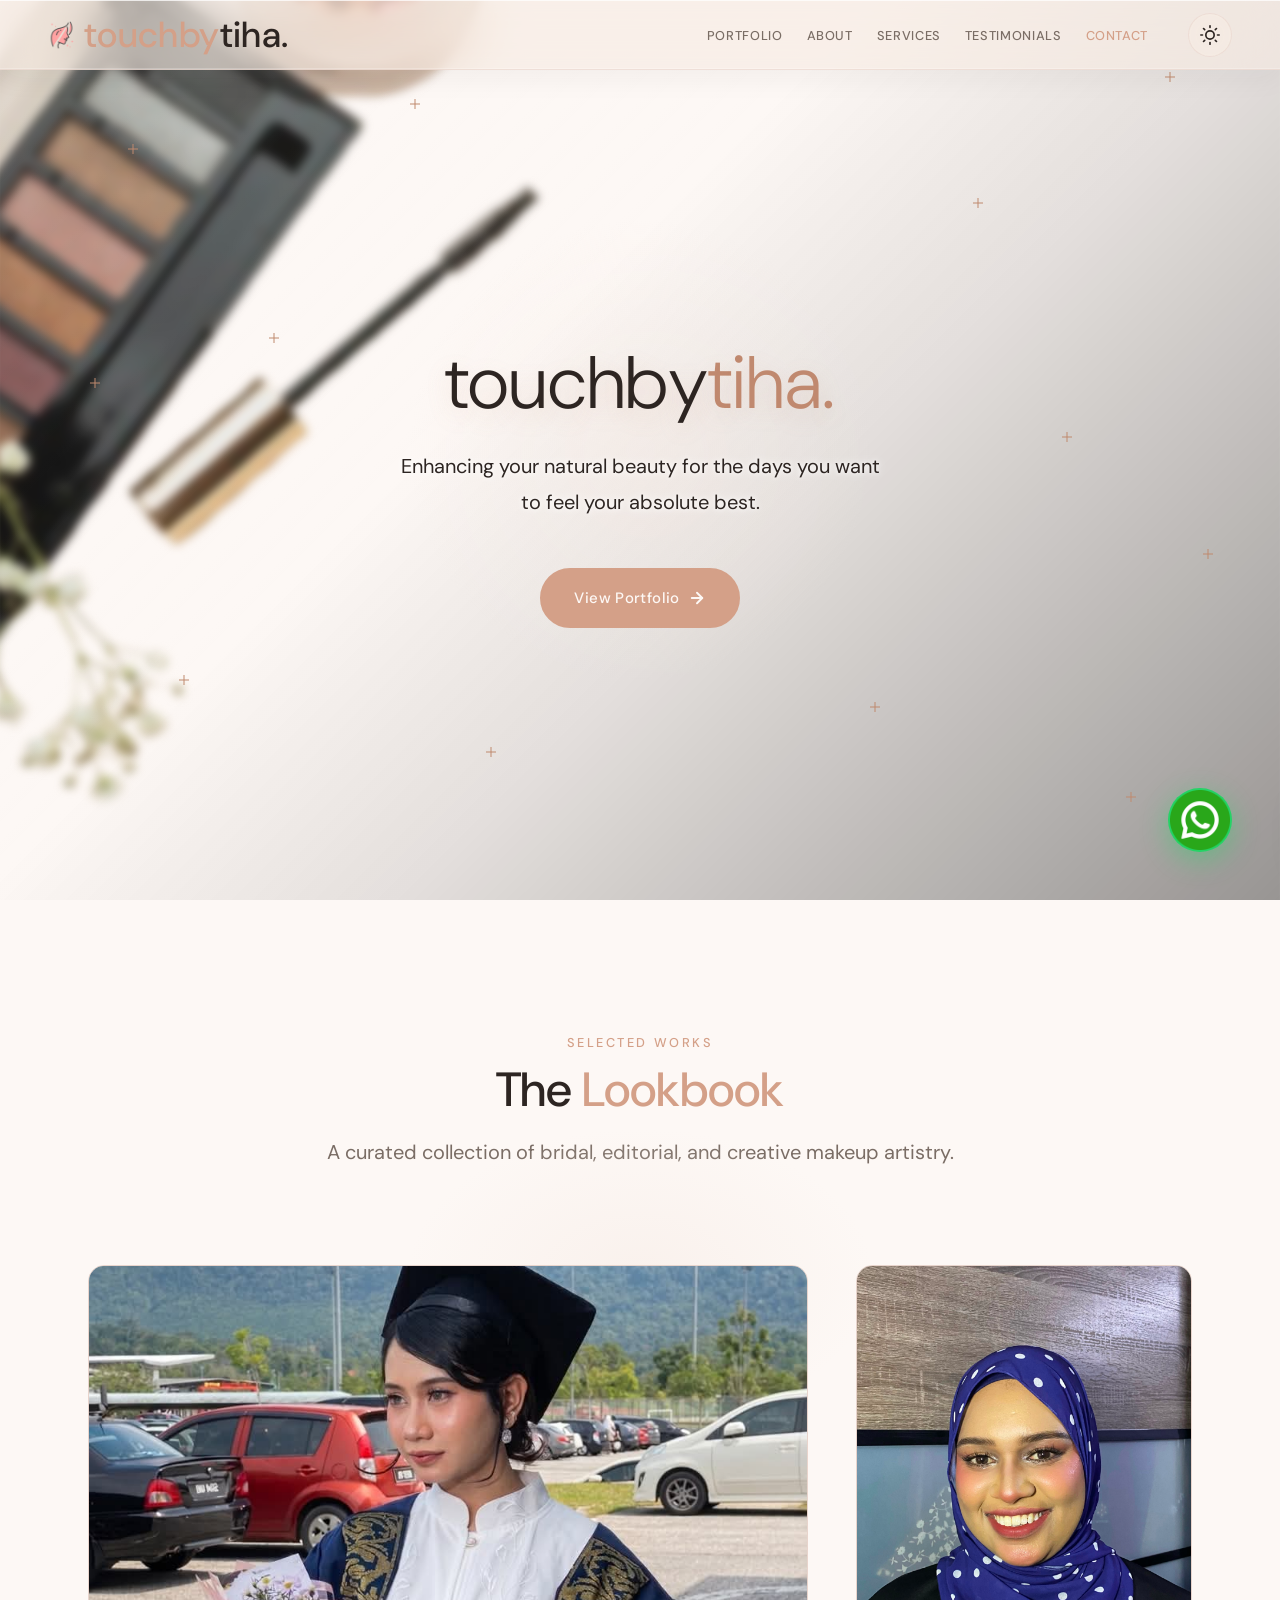
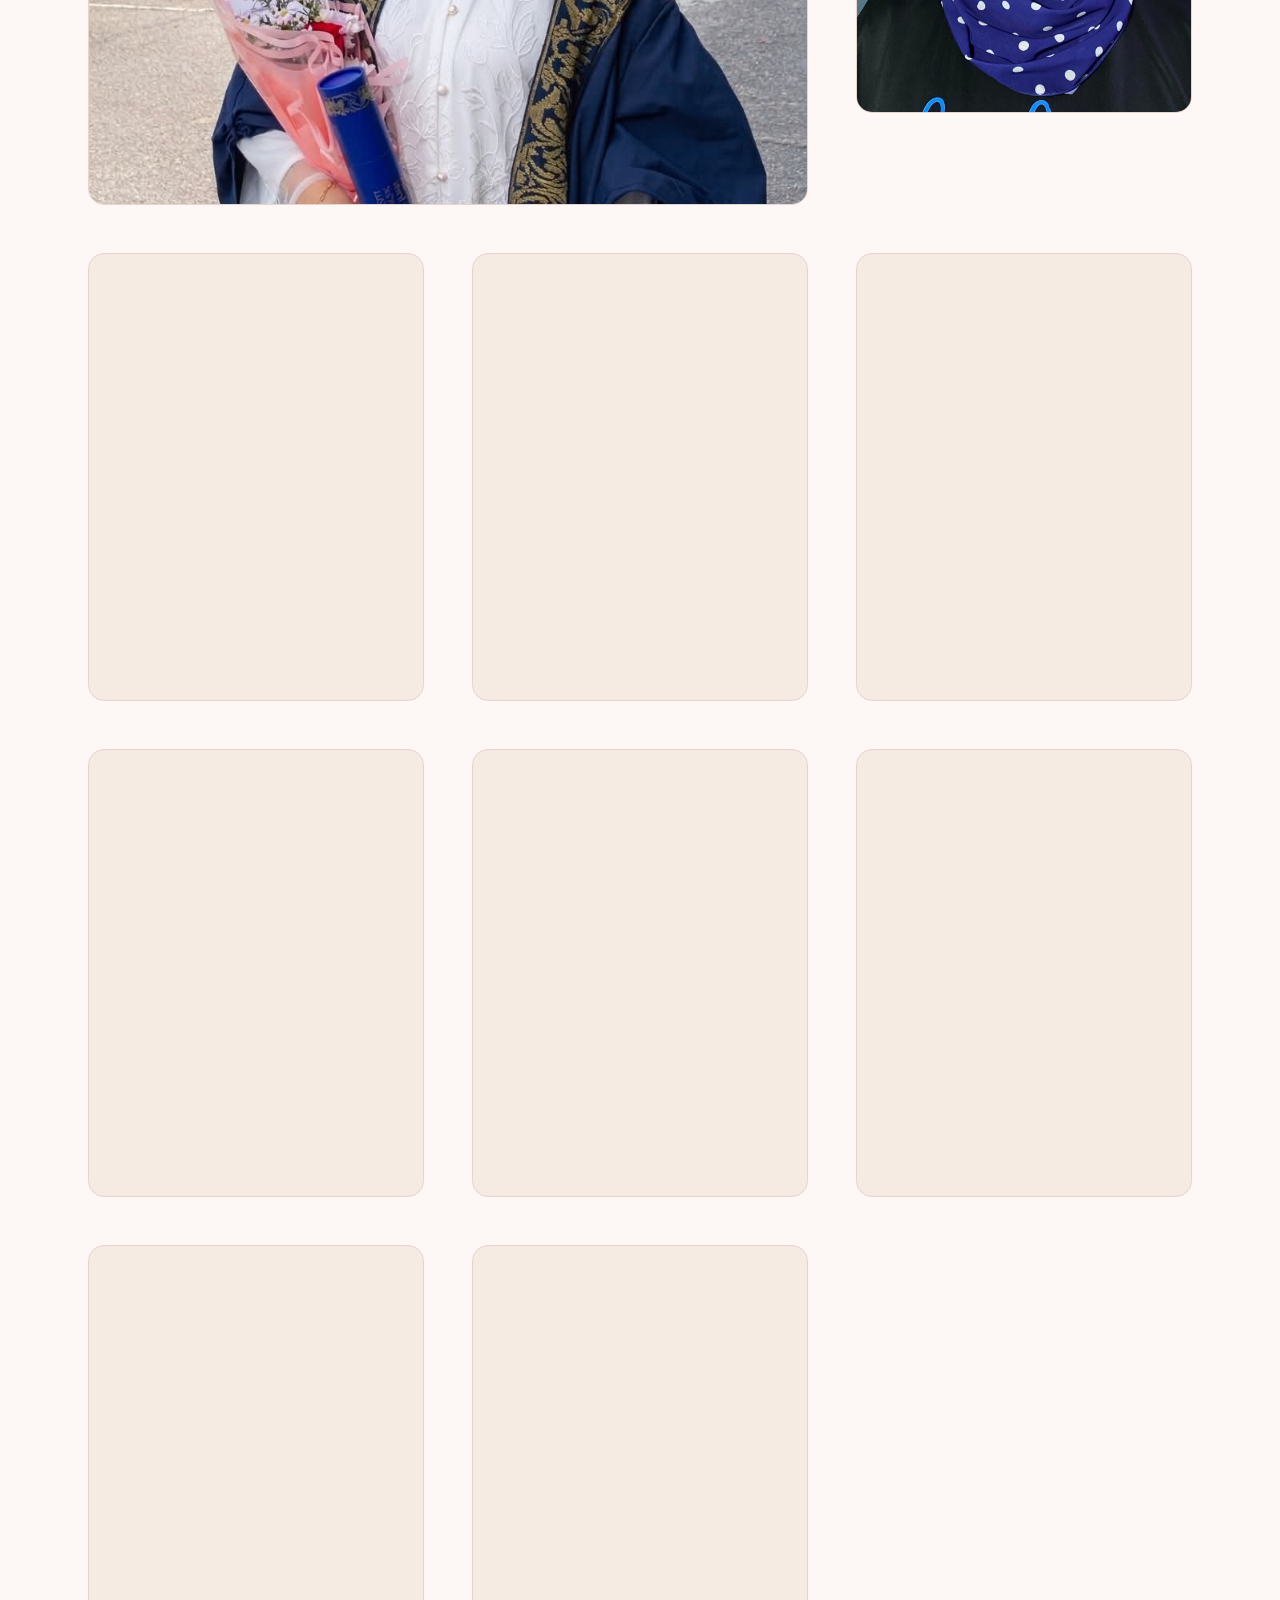
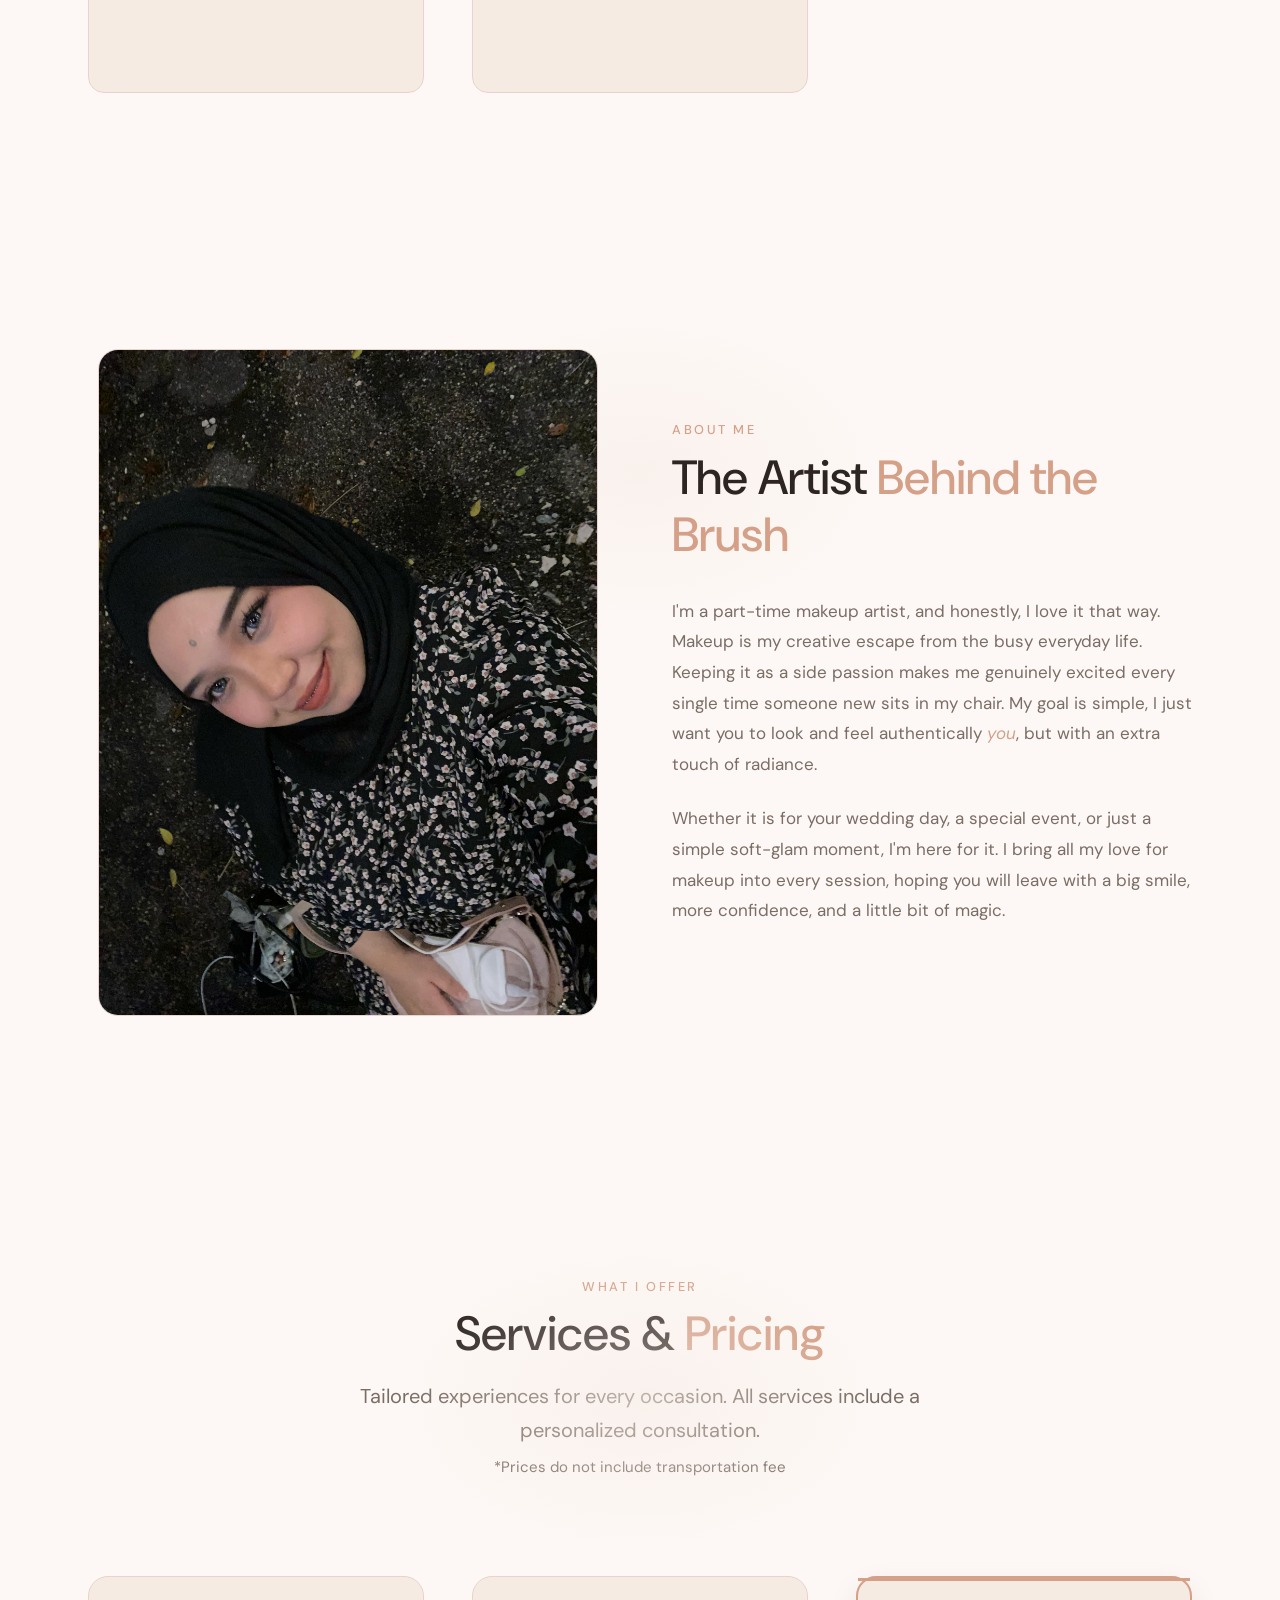
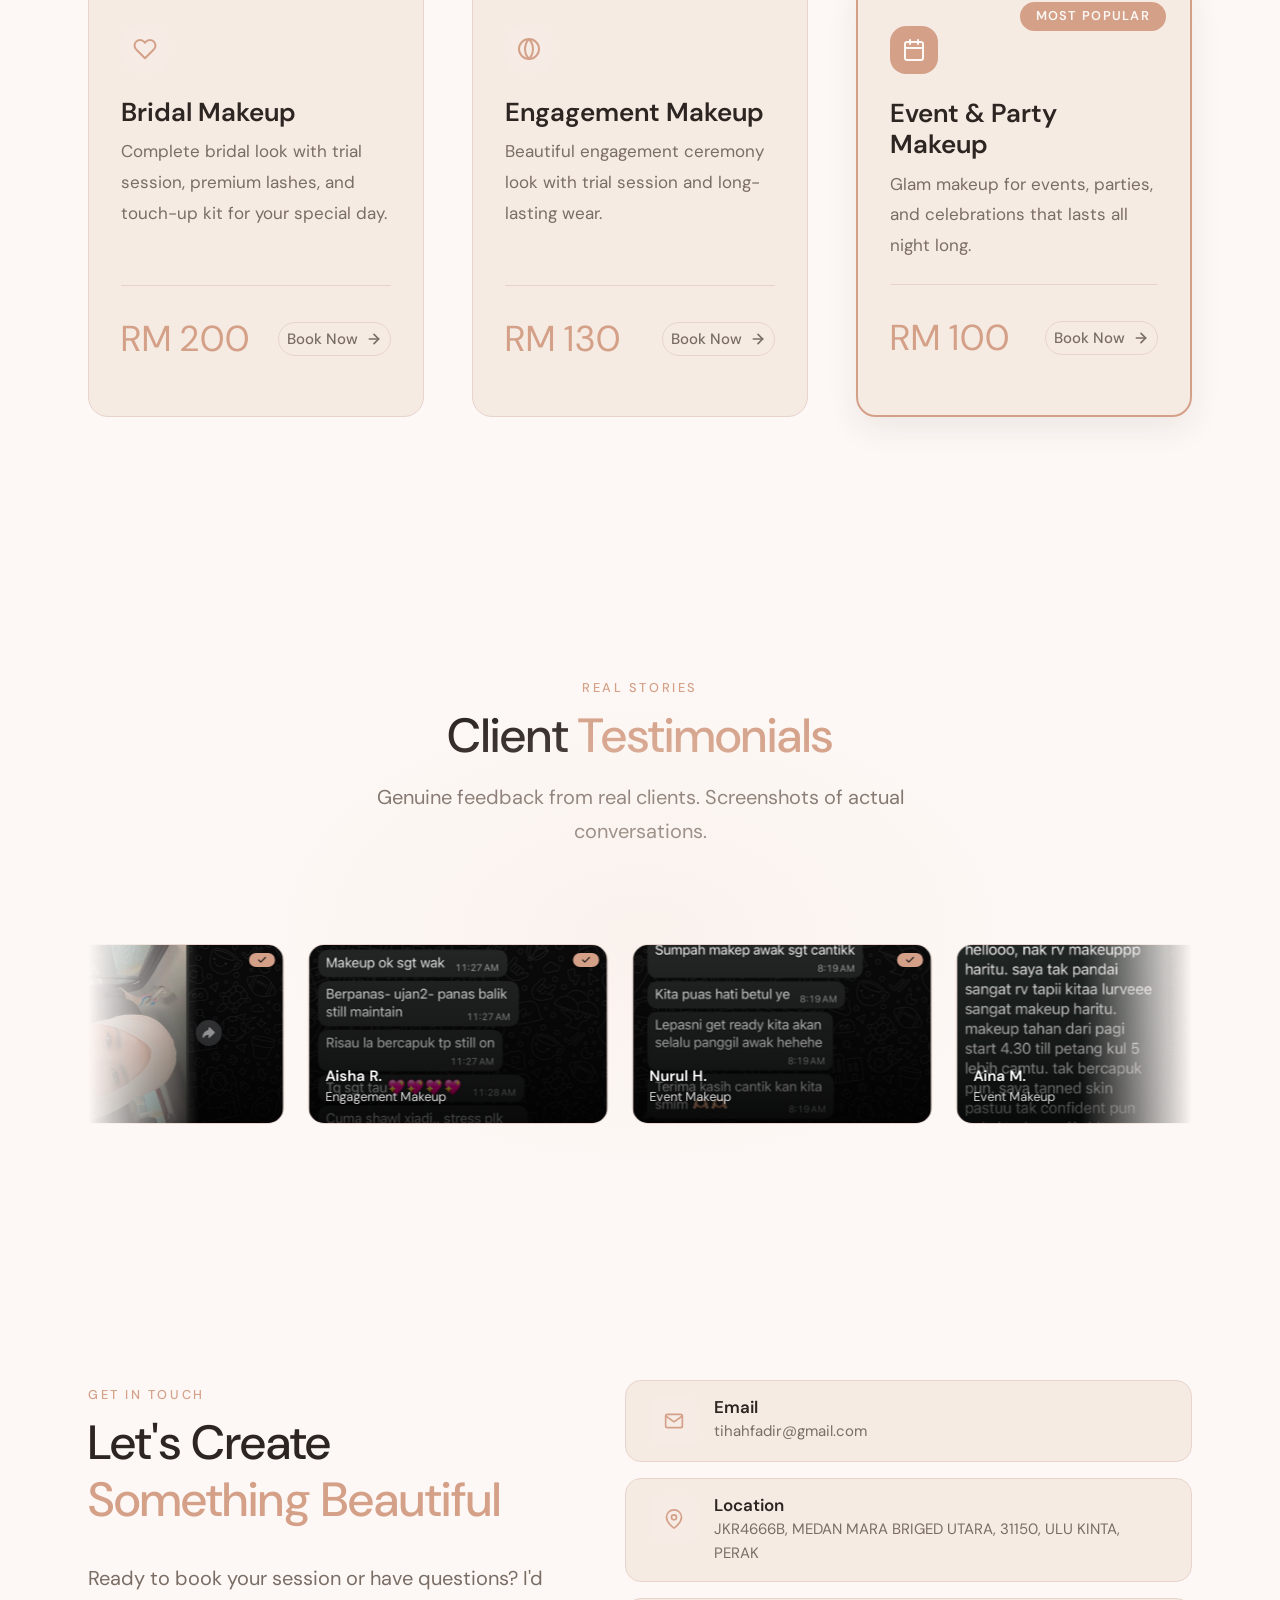
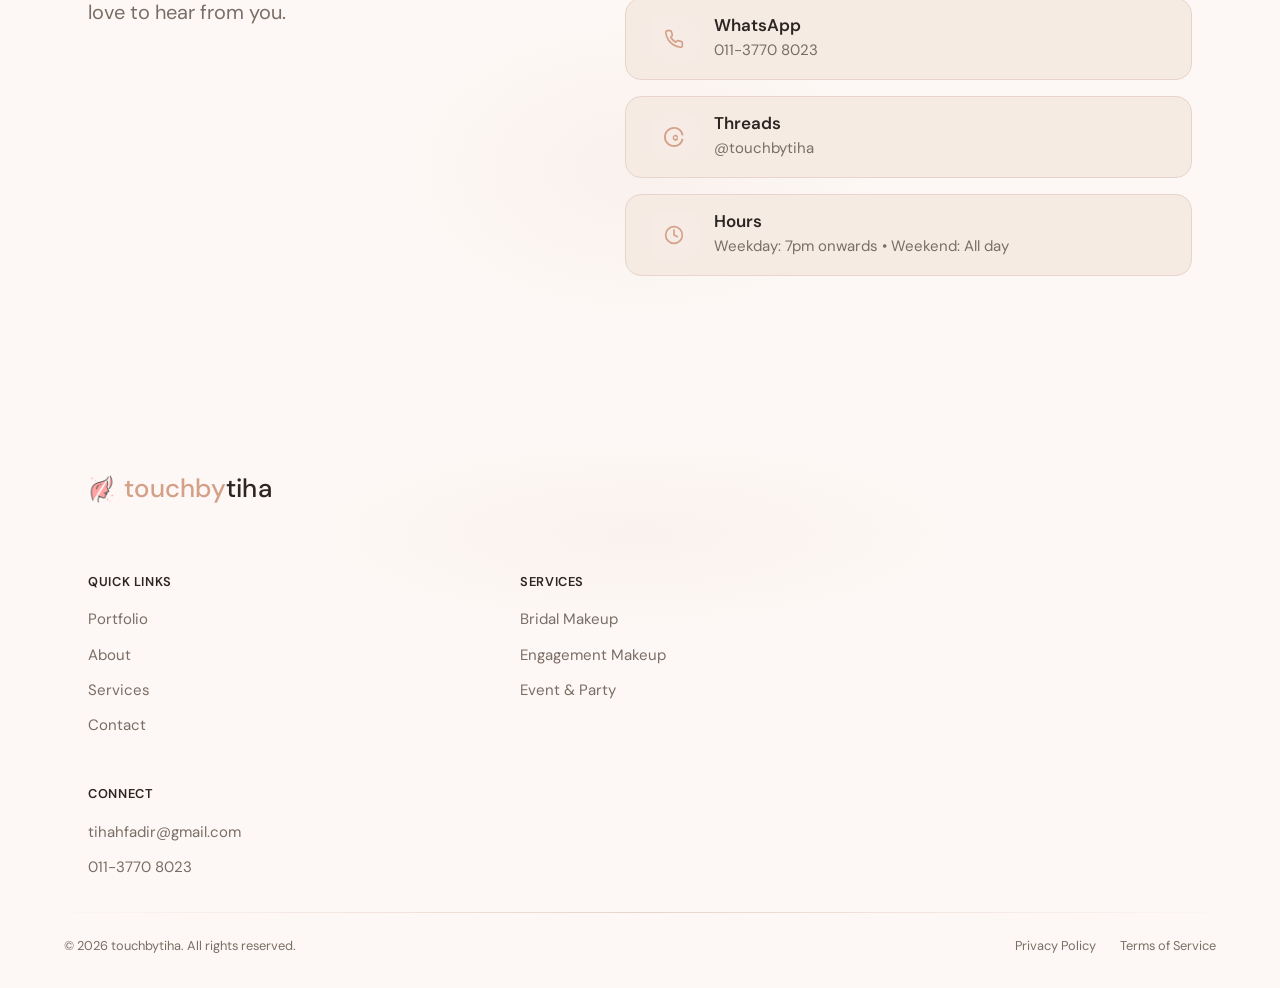
==== commit fb155eb3: "feat: UI enchancement" ====
--- a/index.html
+++ b/index.html
@@ -11,6 +11,22 @@
   <link rel="preconnect" href="https://fonts.gstatic.com" crossorigin>
   <link href="https://fonts.googleapis.com/css2?family=DM+Sans:opsz,wght@9..40,300;9..40,400;9..40,500;9..40,600;9..40,700&display=swap" rel="stylesheet">
 
+  <script>
+    (function() {
+      try {
+        var stored = localStorage.getItem('touchbytiha-theme');
+        if (stored === 'dark' || stored === 'light') {
+          // 1. Ikut apa yang user pernah pilih kat butang (kalau ada)
+          document.documentElement.setAttribute('data-theme', stored);
+        } else if (window.matchMedia('(prefers-color-scheme: dark)').matches) {
+          // 2. Kalau takde rekod, kita check phone dia. Kalau phone dark mode, web jadi dark mode.
+          document.documentElement.setAttribute('data-theme', 'dark');
+        }
+        // Kalau phone dia light mode, tak payah set atribut sebab CSS kau memang asasnya light.
+      } catch (e) {}
+    })();
+  </script>
+  
   <!-- Modular CSS -->
   <link rel="stylesheet" href="css/index.css">
 
@@ -20,13 +36,12 @@
   <meta property="og:type" content="website">
 
   <!-- Favicon -->
-  <link rel="icon" href="data:image/svg+xml,<svg xmlns='http://www.w3.org/2000/svg' viewBox='0 0 100 100'><text y='.9em' font-size='90'>💄</text></svg>">
-</head>
+<link rel="icon" type="image/png" href="images/thumbs/icon.png"></head>
 <body>
   <!-- Header & Navigation -->
   <header class="header" role="banner">
     <a href="#" class="logo" aria-label="touchbytiha Home">
-      <span class="logo-icon" aria-hidden="true">💄</span>
+      <img src="images/thumbs/icon.png" alt="" width="28" height="28">
       <span class="logo-text">touchby<span>tiha.</span></span>
     </a>
     <nav class="nav" role="navigation" aria-label="Main navigation">
@@ -72,8 +87,7 @@
       <article class="hero-content">
         <h1 class="hero-title">touchbytiha.</h1>
         <p class="hero-subtitle">
-          Elevating beauty through artistry — bespoke makeup for brides,
-          editorials, and the moments that matter.
+         Enhancing your natural beauty for the days you want to feel your absolute best.
         </p>
         <div class="hero-cta">
           <a href="#portfolio" class="btn btn-primary">
@@ -122,18 +136,10 @@
               <h2 id="about-title" class="section-title">The Artist <span class="accent">Behind the Brush</span></h2>
             </header>
             <p class="about-text">
-              I'm a part-time makeup artist — and I wouldn't have it any
-              other way. Makeup is my side passion, my creative outlet
-              between life's other roles. It's that balance that keeps me
-              hungry, humble, and genuinely excited each time a new face
-              sits in my chair — so every look still feels authentically
-              <em>you</em>, only more radiant.
+              I'm a part-time makeup artist, and honestly, I love it that way. Makeup is my creative escape from the busy everyday life. Keeping it as a side passion makes me genuinely excited every single time someone new sits in my chair. My goal is simple, I just want you to look and feel authentically <em>you</em>, but with an extra touch of radiance.
             </p>
             <p class="about-text">
-              Bridal glow, editorial drama, or an everyday soft-glam moment —
-              whatever you're celebrating, I bring the joy of doing what I
-              love, and leave every face with a little extra confidence,
-              color, and just a bit of magic.
+               Whether it is for your wedding day, a special event, or just a simple soft-glam moment, I'm here for it. I bring all my love for makeup into every session, hoping you will leave with a big smile, more confidence, and a little bit of magic.
             </p>
 
           </div>
@@ -265,15 +271,15 @@
     <div class="footer-grid">
       <div class="footer-brand">
         <a href="#" class="logo" aria-label="touchbytiha Home">
-          <span class="logo-icon" aria-hidden="true">💄</span>
+          <img src="images/thumbs/icon.png" alt="" width="28" height="28">
           <span class="logo-text">touchby<span>tiha</span></span>
         </a>
-        <p>Elevating beauty through artistry — bespoke makeup for the modern bride and beyond.</p>
-        <div class="social-links" role="list" aria-label="Social links">
-          <a href="https://instagram.com/touchbytiha" class="social-link" aria-label="Instagram" target="_blank" rel="noopener" role="listitem">
-            <svg viewBox="0 0 24 24" fill="none" stroke="currentColor" stroke-width="2" stroke-linecap="round" stroke-linejoin="round">
+        
+        <!-- <div class="social-links" role="list" aria-label="Social links">
+          <a href="https://www.threads.com/@touchbytiha?xmt=AQG0XGfkINoz5TRSDHWOtwQWJUx2RrBAps6THjWgGfcDeYE" class="social-link" aria-label="Instagram" target="_blank" rel="noopener" role="listitem">
+            <svg viewBox="0 0 24 24" fill="none" stroke="currentColor" stroke-width="1" stroke-linecap="round" stroke-linejoin="round">
               <rect x="2" y="2" width="20" height="20" rx="5" ry="5"></rect>
-              <path d="M16 11.37A4 4 0 1 1 12.63 8 4 4 0 0 1 16 11.37z"></path>
+              <path d="M12.186 24C5.457 24 0 18.625 0 12.012 0 5.398 5.457.023 12.186.023c5.385 0 9.774 3.447 11.007 8.653a1.144 1.144 0 0 1-.864 1.378 1.144 1.144 0 0 1-1.378-.864c-.995-4.204-4.579-7.007-8.765-7.007-5.467 0-9.897 4.354-9.897 9.83 0 5.475 4.43 9.829 9.897 9.829 4.186 0 7.77-2.803 8.765-7.007a1.144 1.144 0 0 1 1.378-.864 1.144 1.144 0 0 1 .864 1.378C21.96 20.553 17.571 24 12.186 24zM16.5 11.23c-.11-.53-.41-.98-.86-1.3-1.07-.76-2.58-.75-3.66.02-.95.68-1.5 1.77-1.5 2.95 0 1.2.56 2.3 1.52 2.97.74.52 1.63.74 2.5.64.93-.11 1.74-.63 2.24-1.42.34-.54.2-1.25-.33-1.6-.54-.34-1.25-.2-1.6.34-.23.36-.59.59-1 .64-.42.05-.84-.05-1.18-.3-.43-.3-.68-.79-.68-1.32s.25-1.02.67-1.31c.49-.35 1.17-.35 1.66 0 .2.14.33.34.38.57.1.51.55.87 1.07.87.06 0 .12 0 .18-.02.57-.1.95-.65.85-1.22z"/>
               <line x1="17.5" y1="6.5" x2="17.51" y2="6.5"></line>
             </svg>
           </a>
@@ -282,7 +288,7 @@
               <path d="M22 16.92v3a2 2 0 0 1-2.18 2 19.79 19.79 0 0 1-8.63-3.07 19.5 19.5 0 0 1-6-6 19.79 19.79 0 0 1-3.07-8.67A2 2 0 0 1 4.11 2h3a2 2 0 0 1 2 1.72 12.84 12.84 0 0 0 .7 2.81 2 2 0 0 1-.45 2.11L8.09 9.91a16 16 0 0 0 6 6l1.27-1.27a2 2 0 0 1 2.11-.45 12.84 12.84 0 0 0 2.81.7A2 2 0 0 1 22 16.92z"></path>
             </svg>
           </a>
-        </div>
+        </div> -->
       </div>
       <nav class="footer-nav" aria-label="Quick links">
         <h3 class="footer-title">Quick Links</h3>
@@ -306,12 +312,12 @@
         <ul class="footer-links">
           <li><a href="mailto:tihahfadir@gmail.com">tihahfadir@gmail.com</a></li>
           <li><a href="https://wa.me/601137708023" target="_blank" rel="noopener">011-3770 8023</a></li>
-          <li><a href="https://instagram.com/touchbytiha" target="_blank" rel="noopener">@touchbytiha</a></li>
+          <!-- <li><a href="https://instagram.com/touchbytiha" target="_blank" rel="noopener">@touchbytiha</a></li> -->
         </ul>
       </div>
     </div>
     <div class="footer-bottom">
-      <p class="footer-copyright">&copy; 2025 touchbytiha. All rights reserved.</p>
+      <p class="footer-copyright">&copy; 2026 touchbytiha. All rights reserved.</p>
       <nav class="footer-legal" aria-label="Legal links">
         <a href="#">Privacy Policy</a>
         <a href="#">Terms of Service</a>
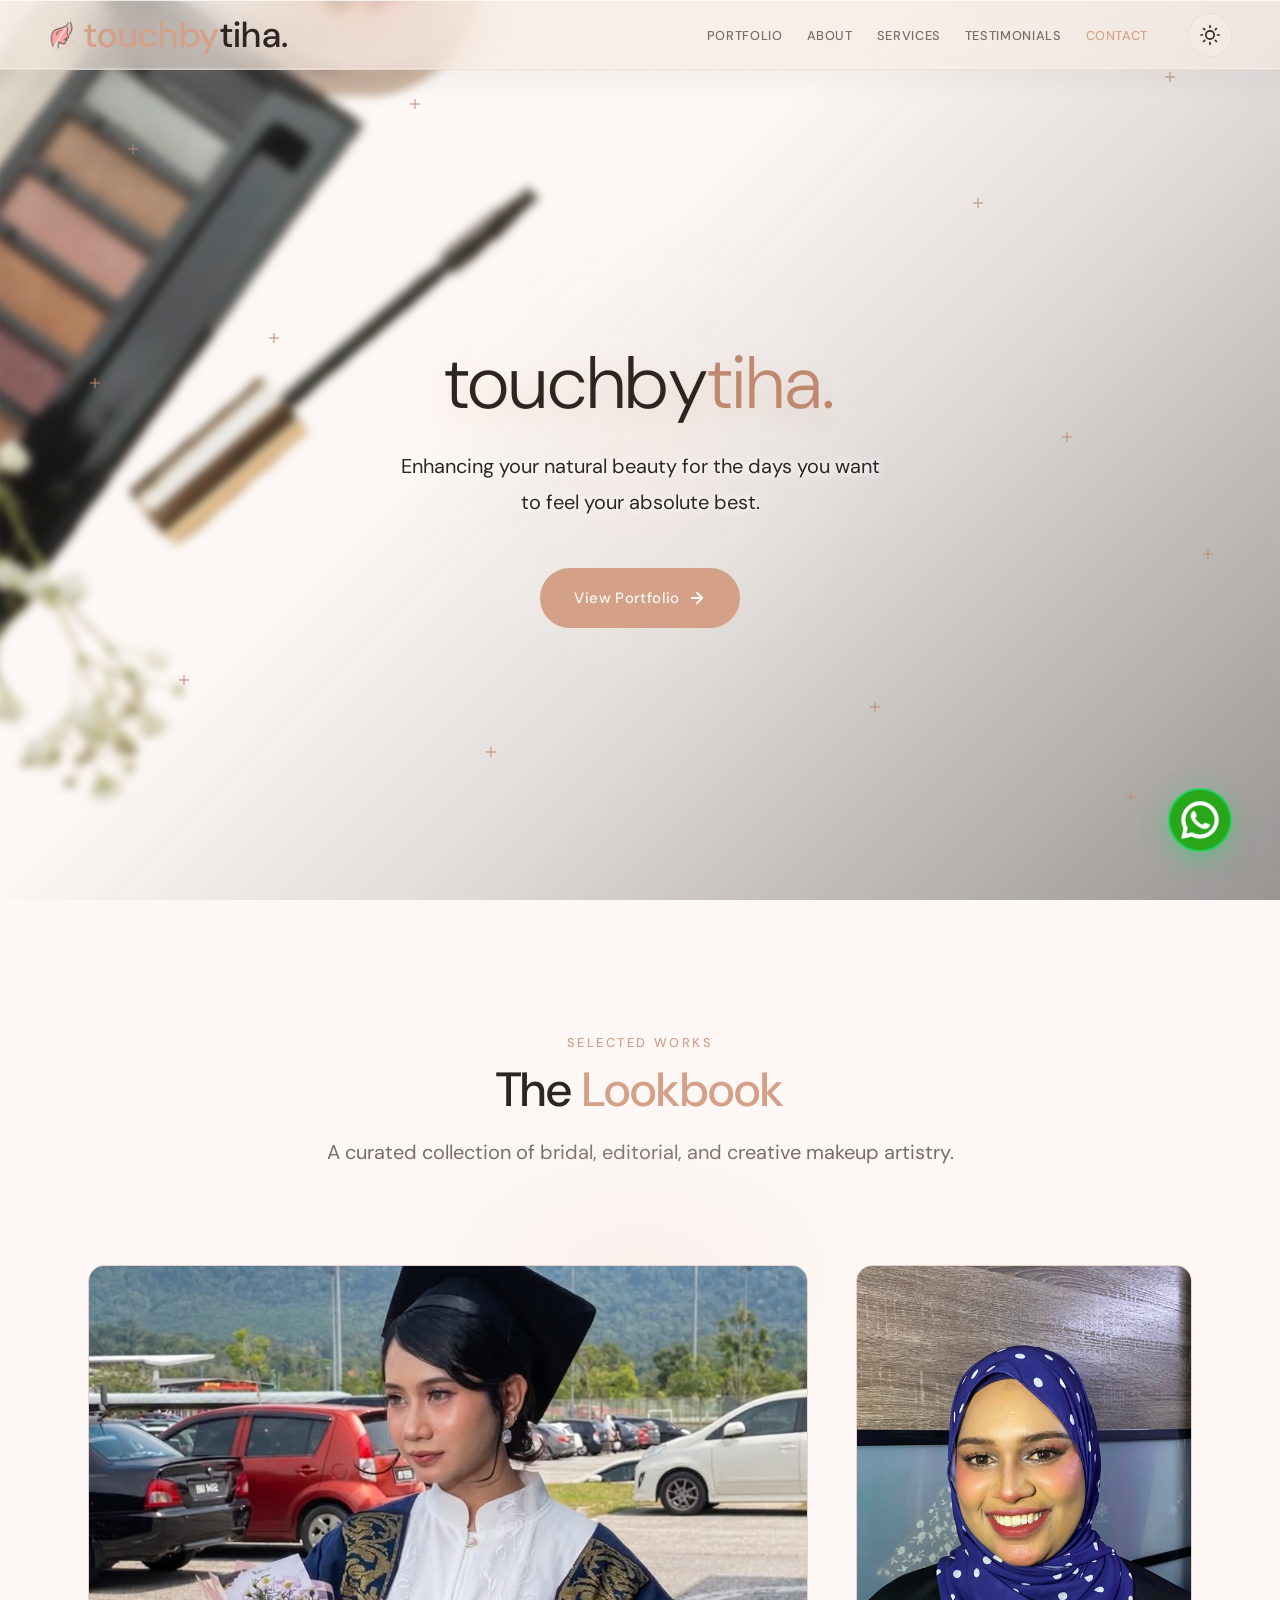
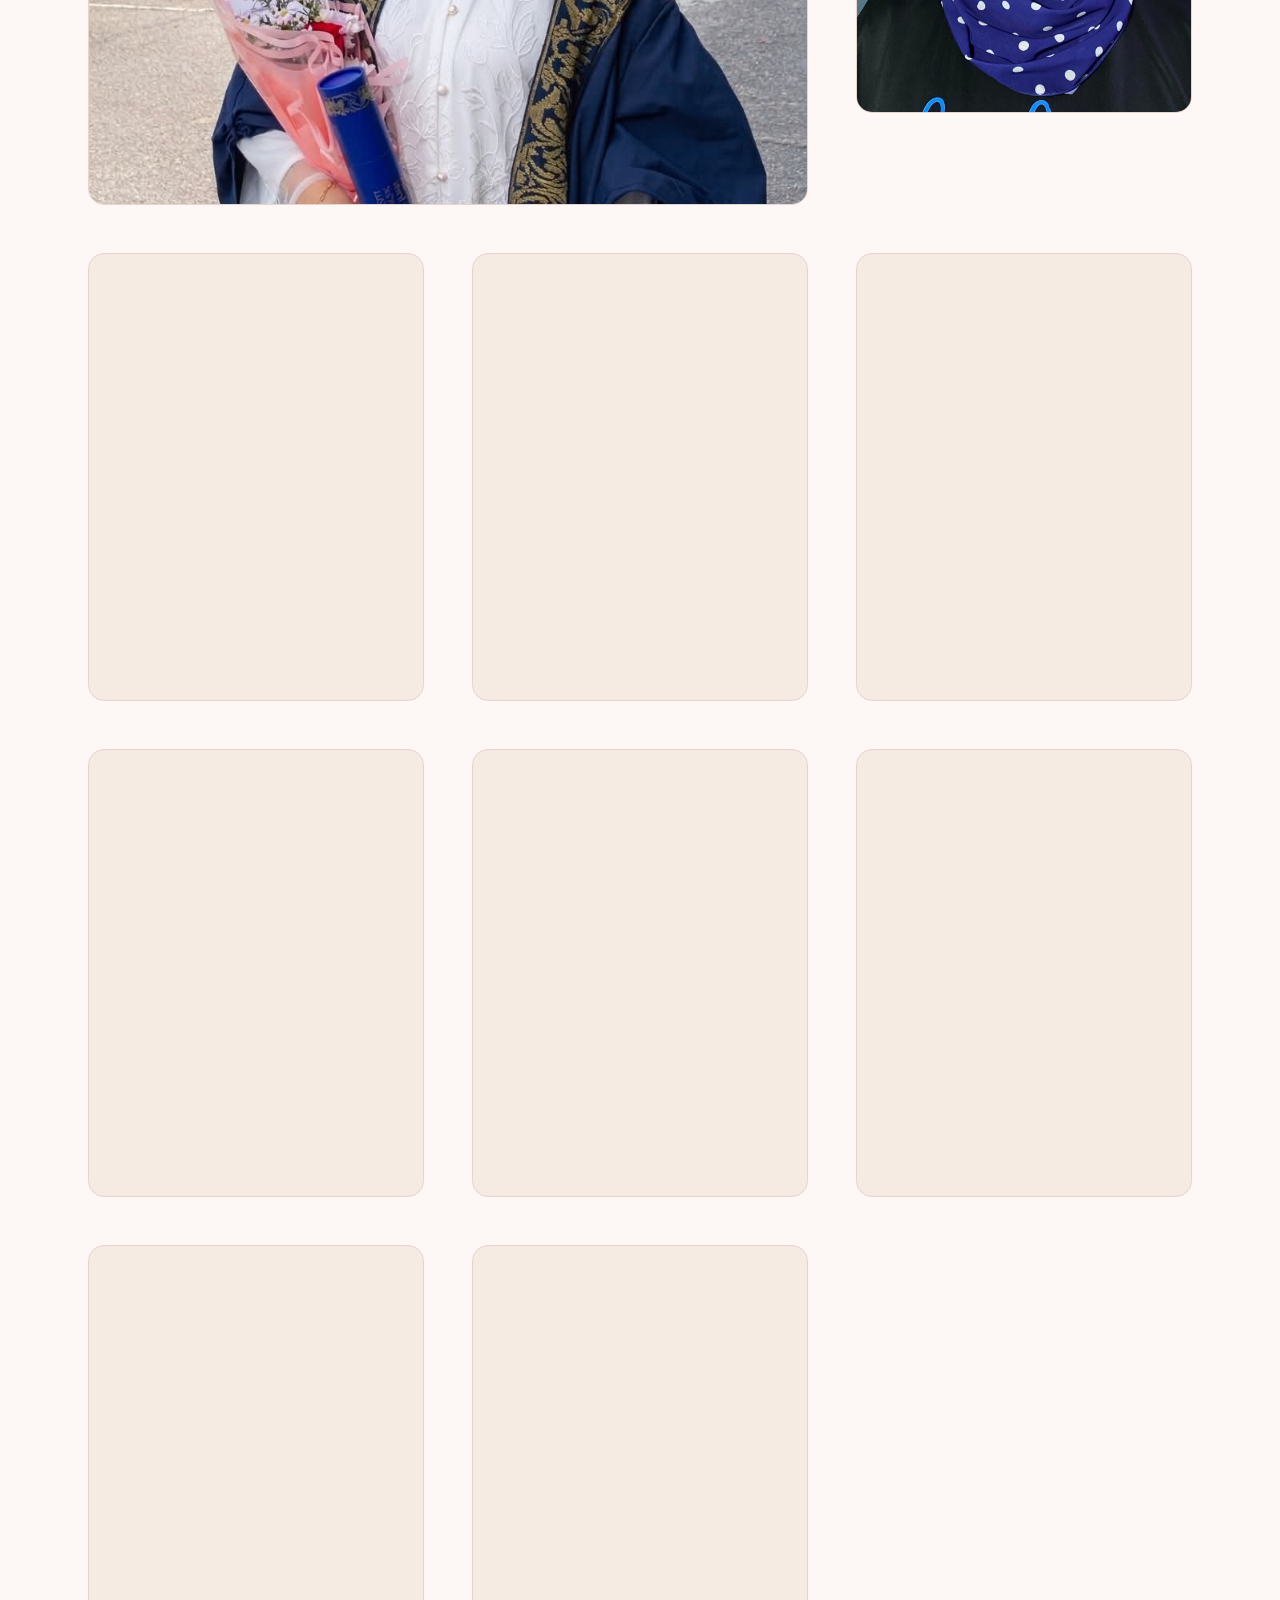
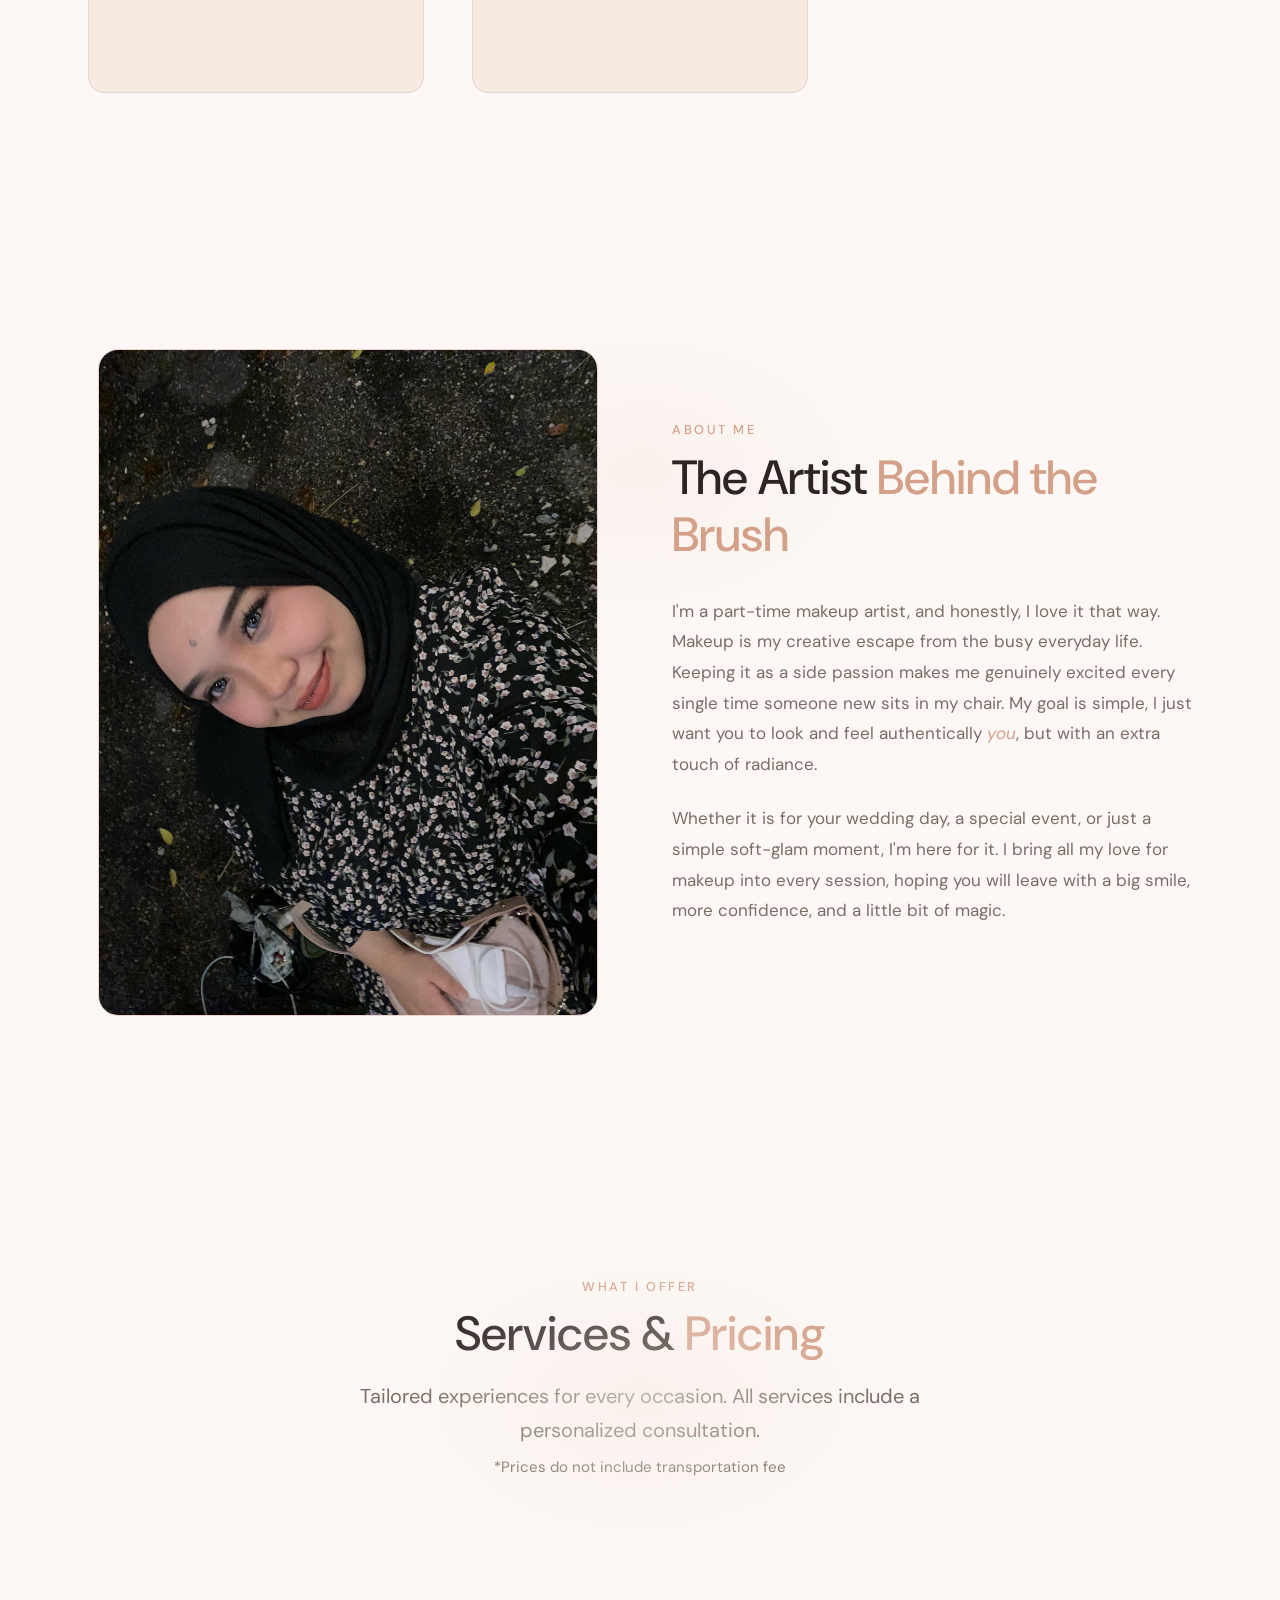
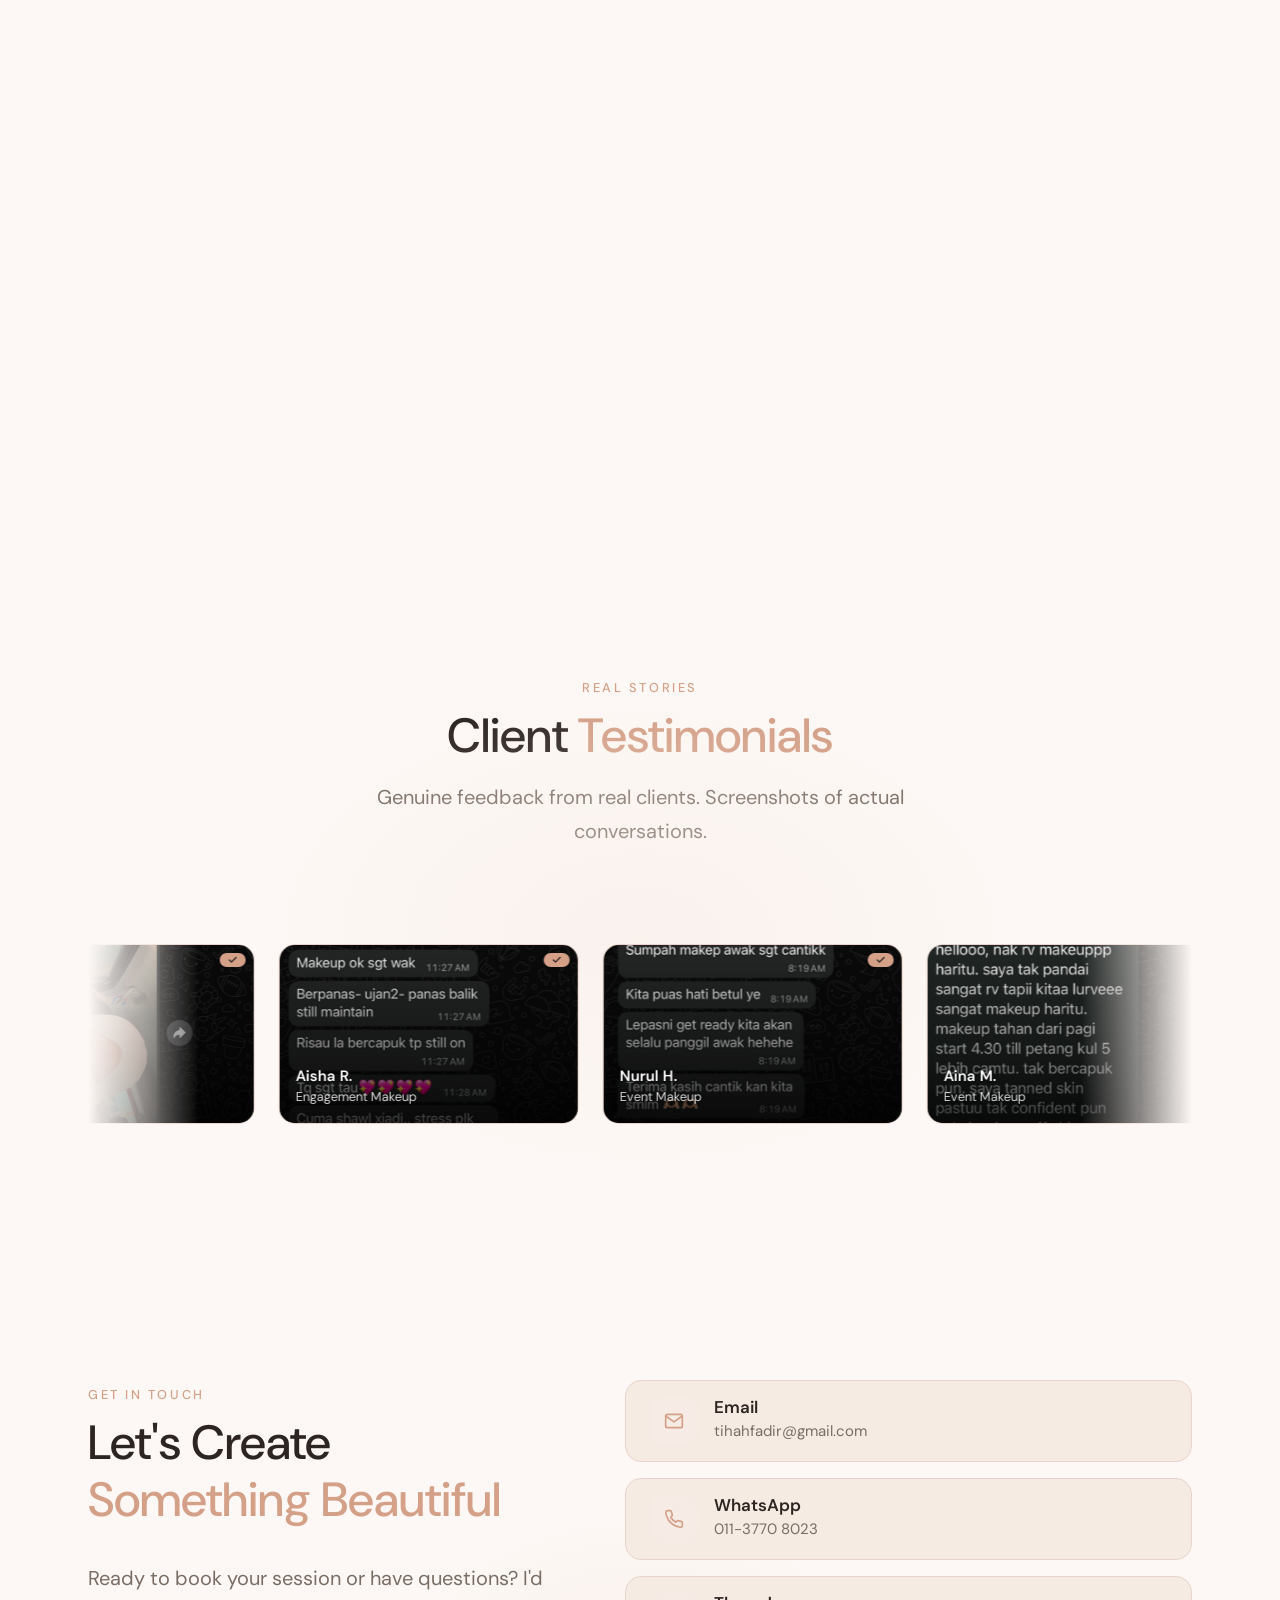
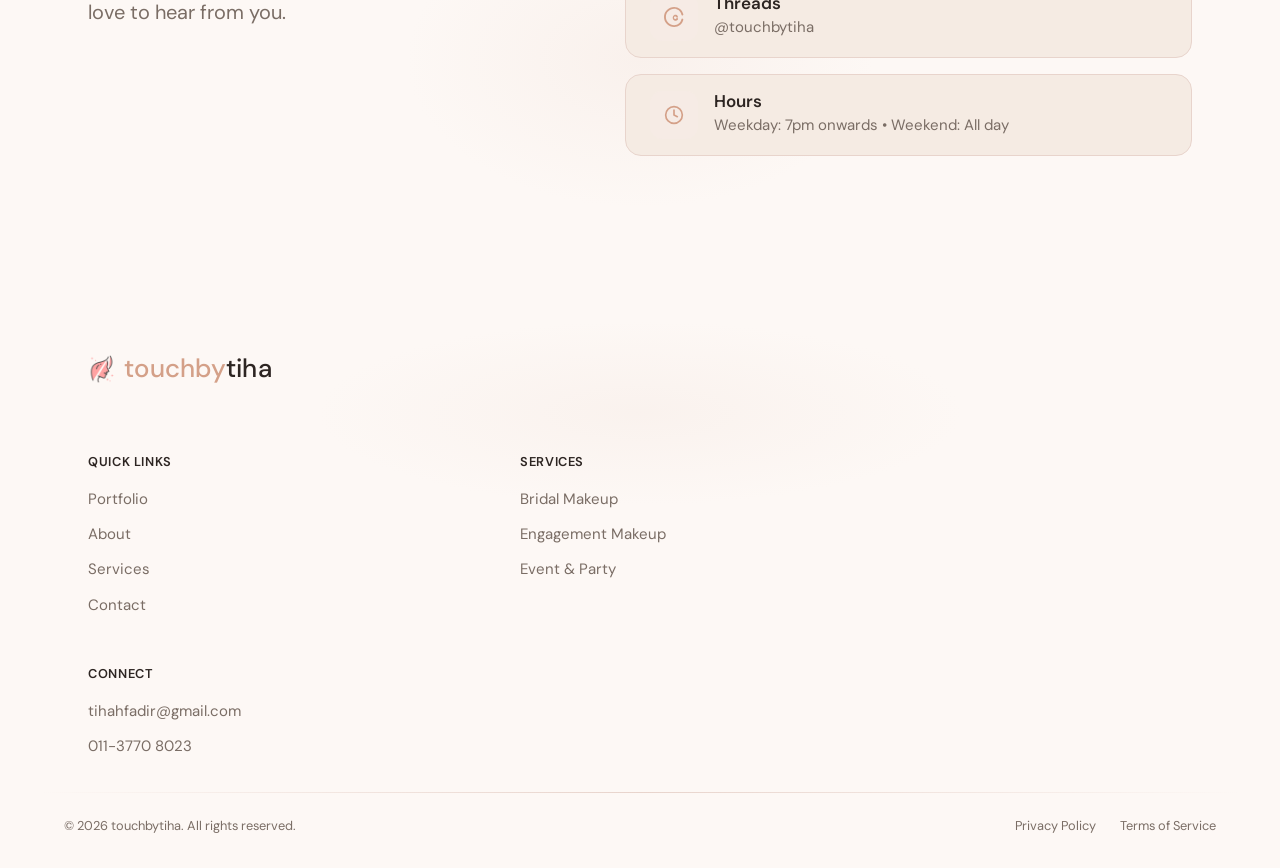
==== commit d980f7fc: "fix:remove address" ====
--- a/index.html
+++ b/index.html
@@ -203,7 +203,7 @@
           </div>
         </div>
 
-        <div class="contact-item">
+        <!-- <div class="contact-item">
           <div class="contact-icon" aria-hidden="true">
             <svg viewBox="0 0 24 24" fill="none" stroke="currentColor" stroke-width="2" stroke-linecap="round" stroke-linejoin="round">
               <path d="M21 10c0 7-9 13-9 13s-9-6-9-13a9 9 0 0 1 18 0z"></path>
@@ -214,7 +214,7 @@
             <h4>Location</h4>
             <p>JKR4666B, MEDAN MARA BRIGED UTARA, 31150, ULU KINTA, PERAK</p>
           </div>
-        </div>
+        </div> -->
 
         <div class="contact-item">
           <div class="contact-icon" aria-hidden="true">
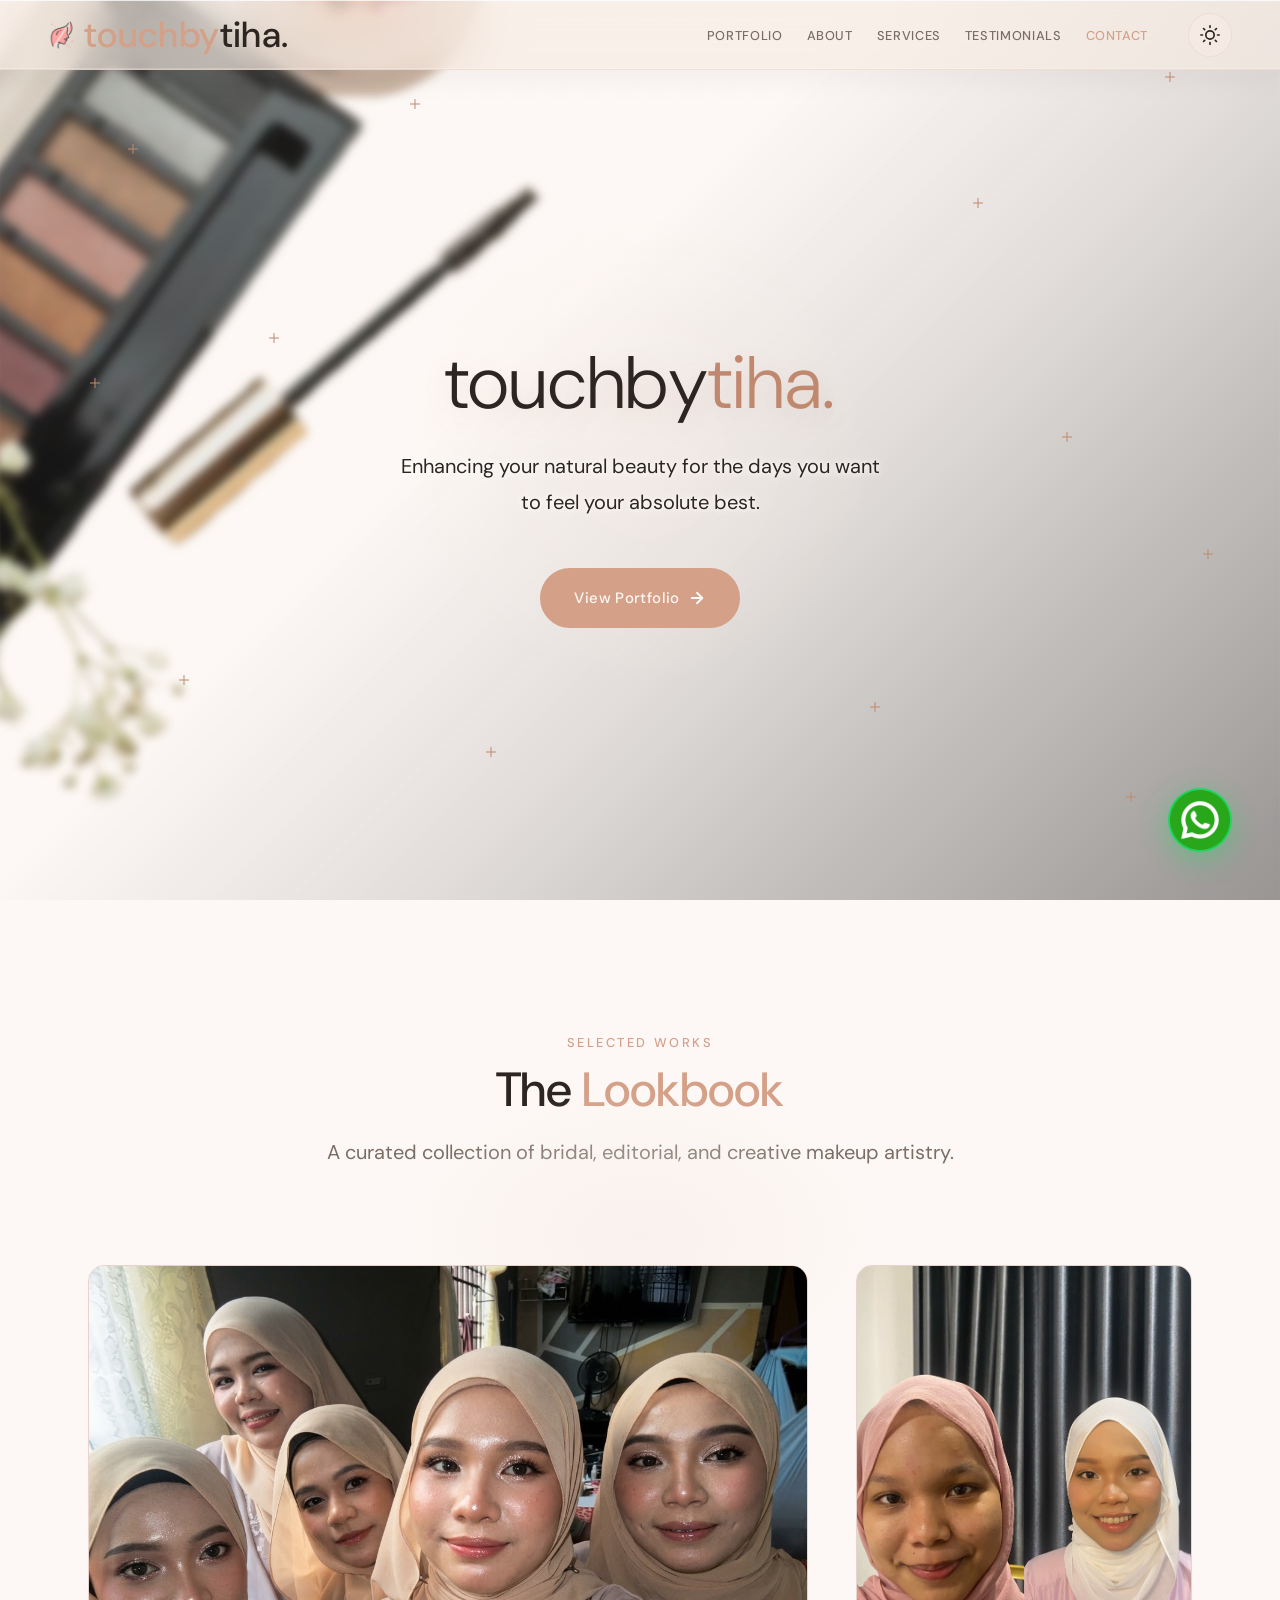
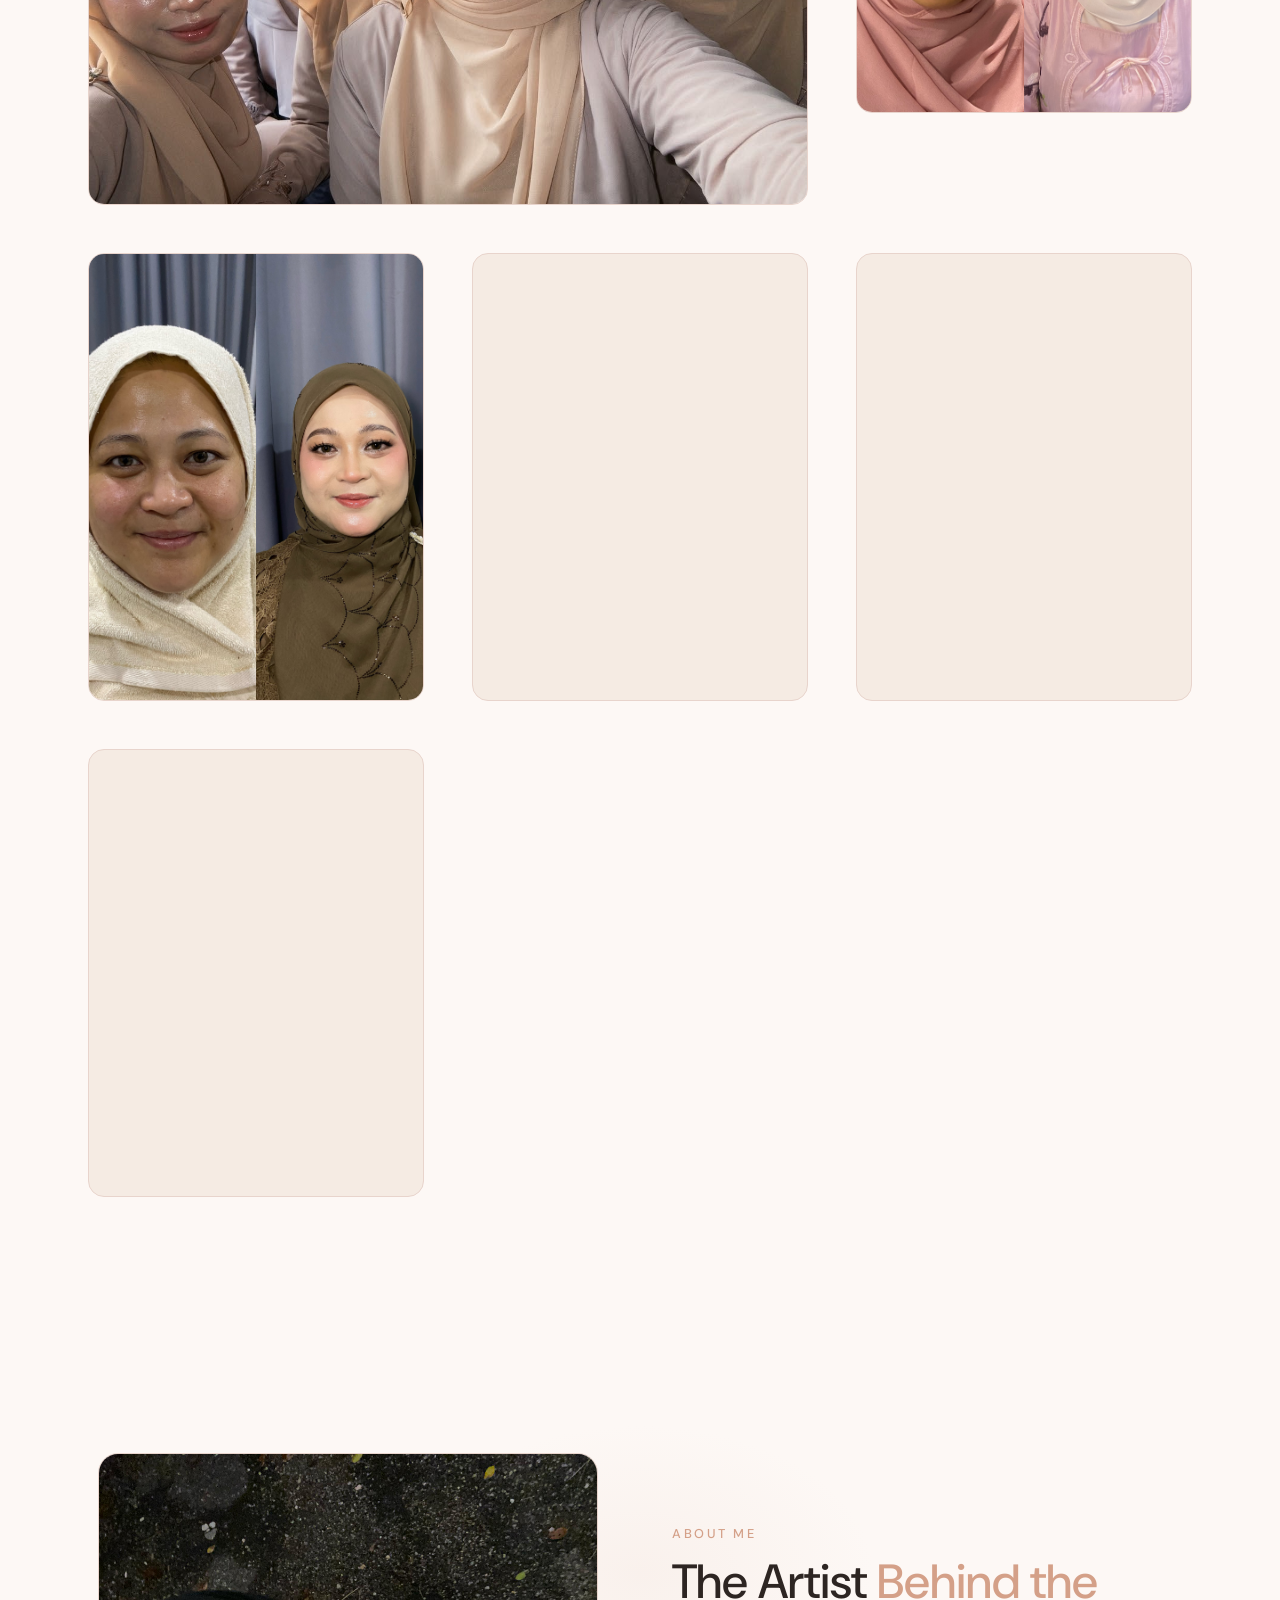
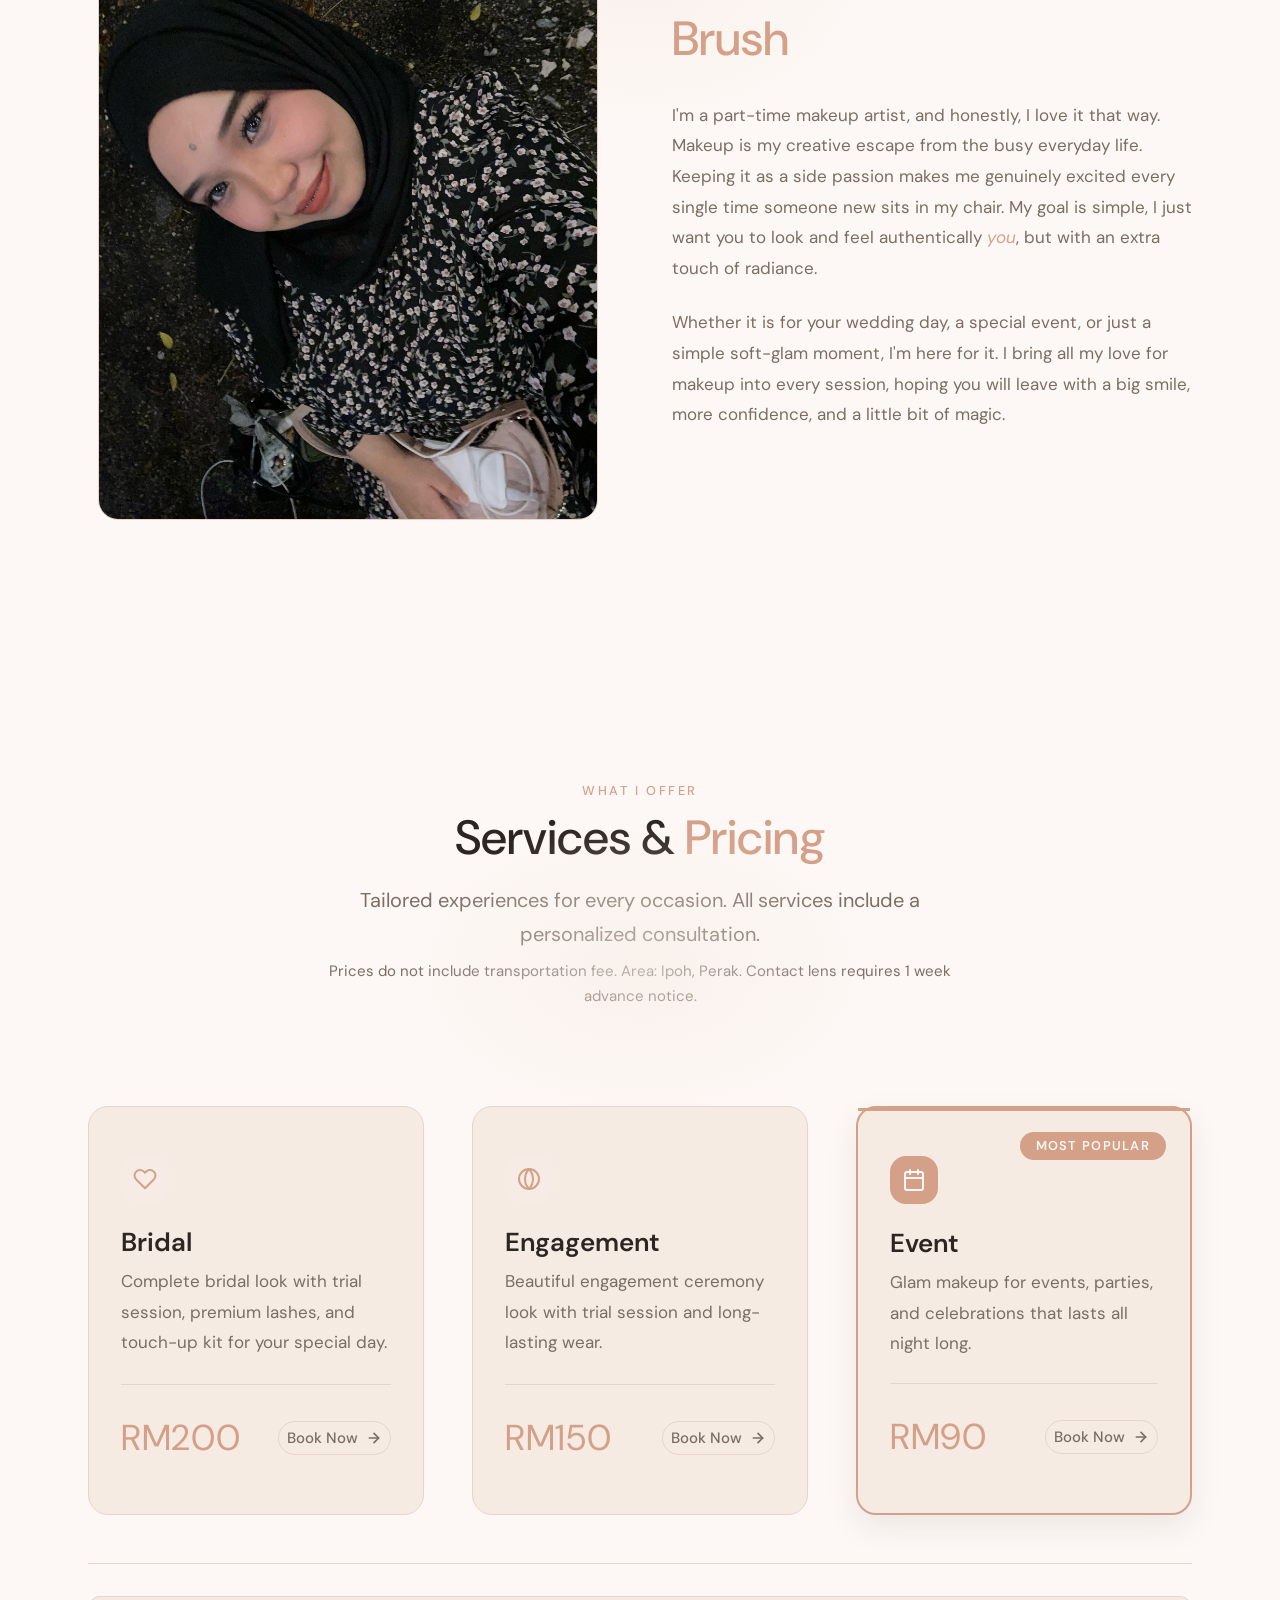
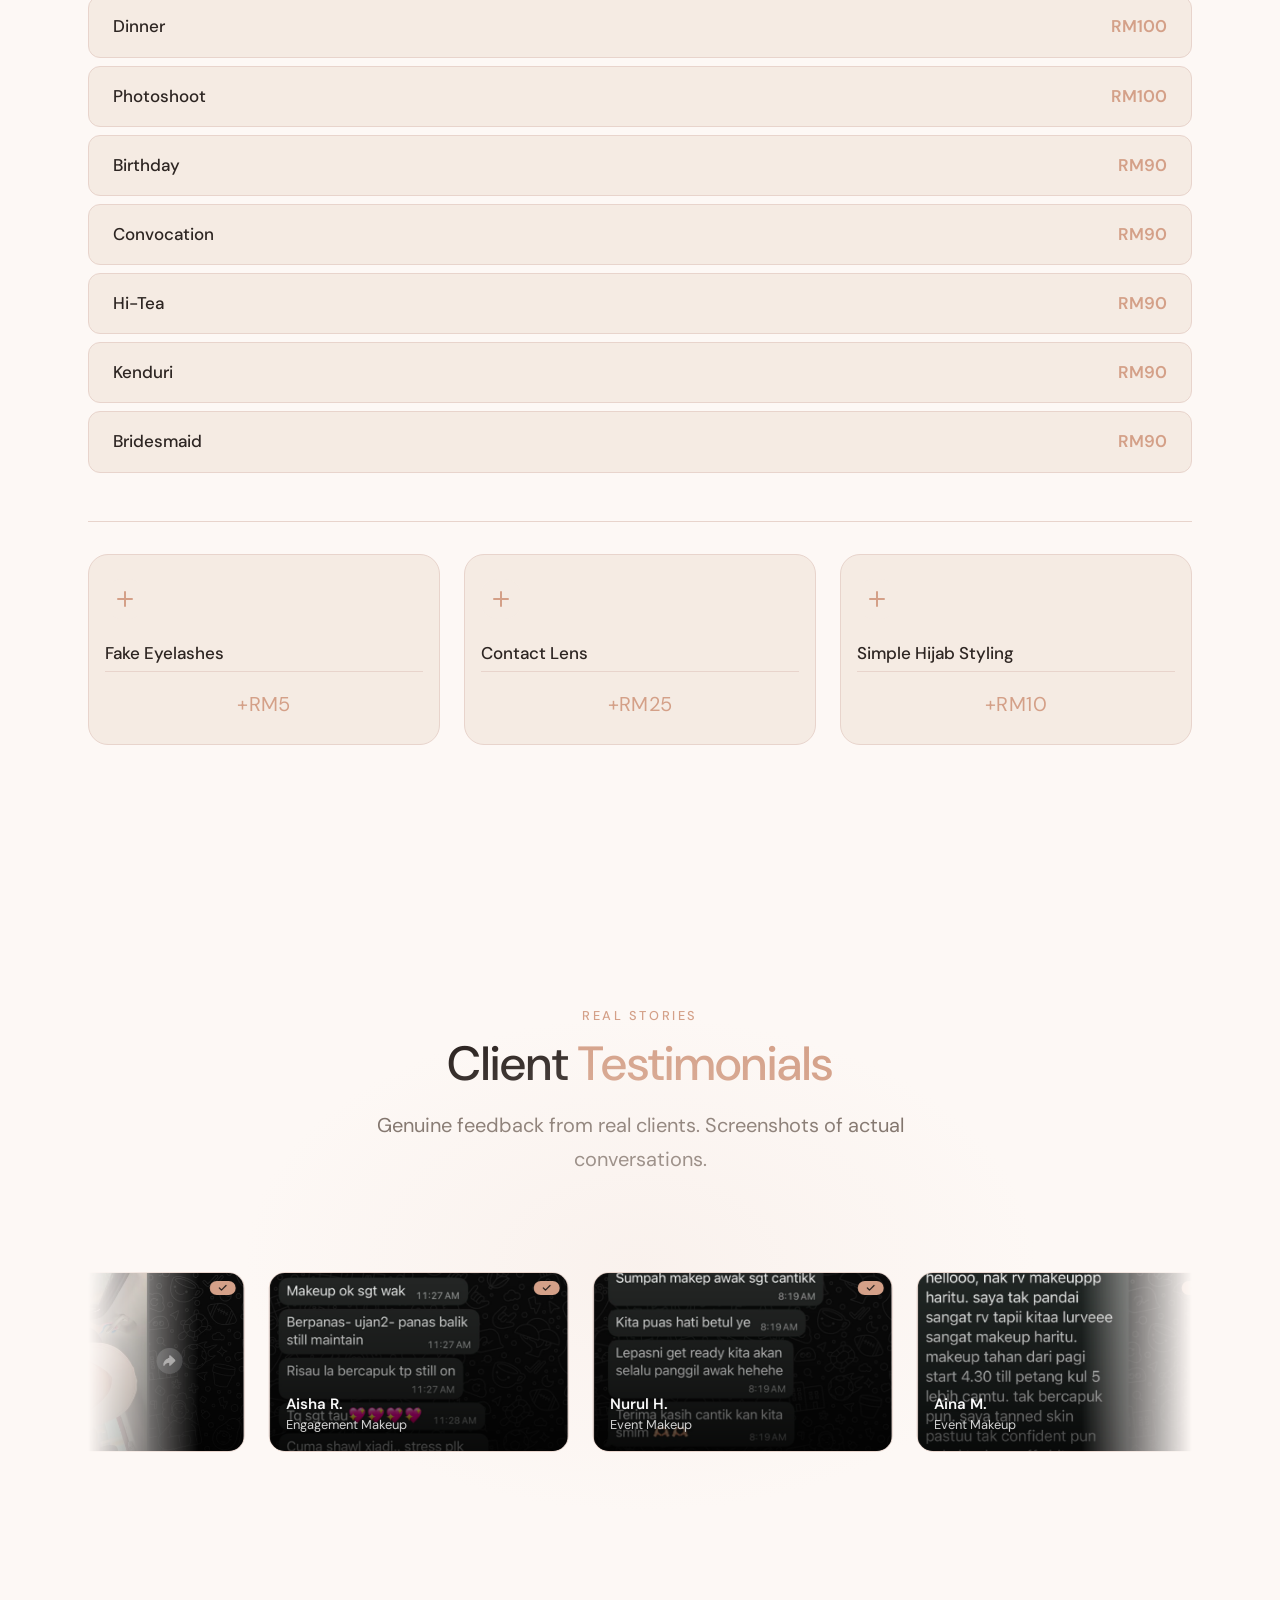
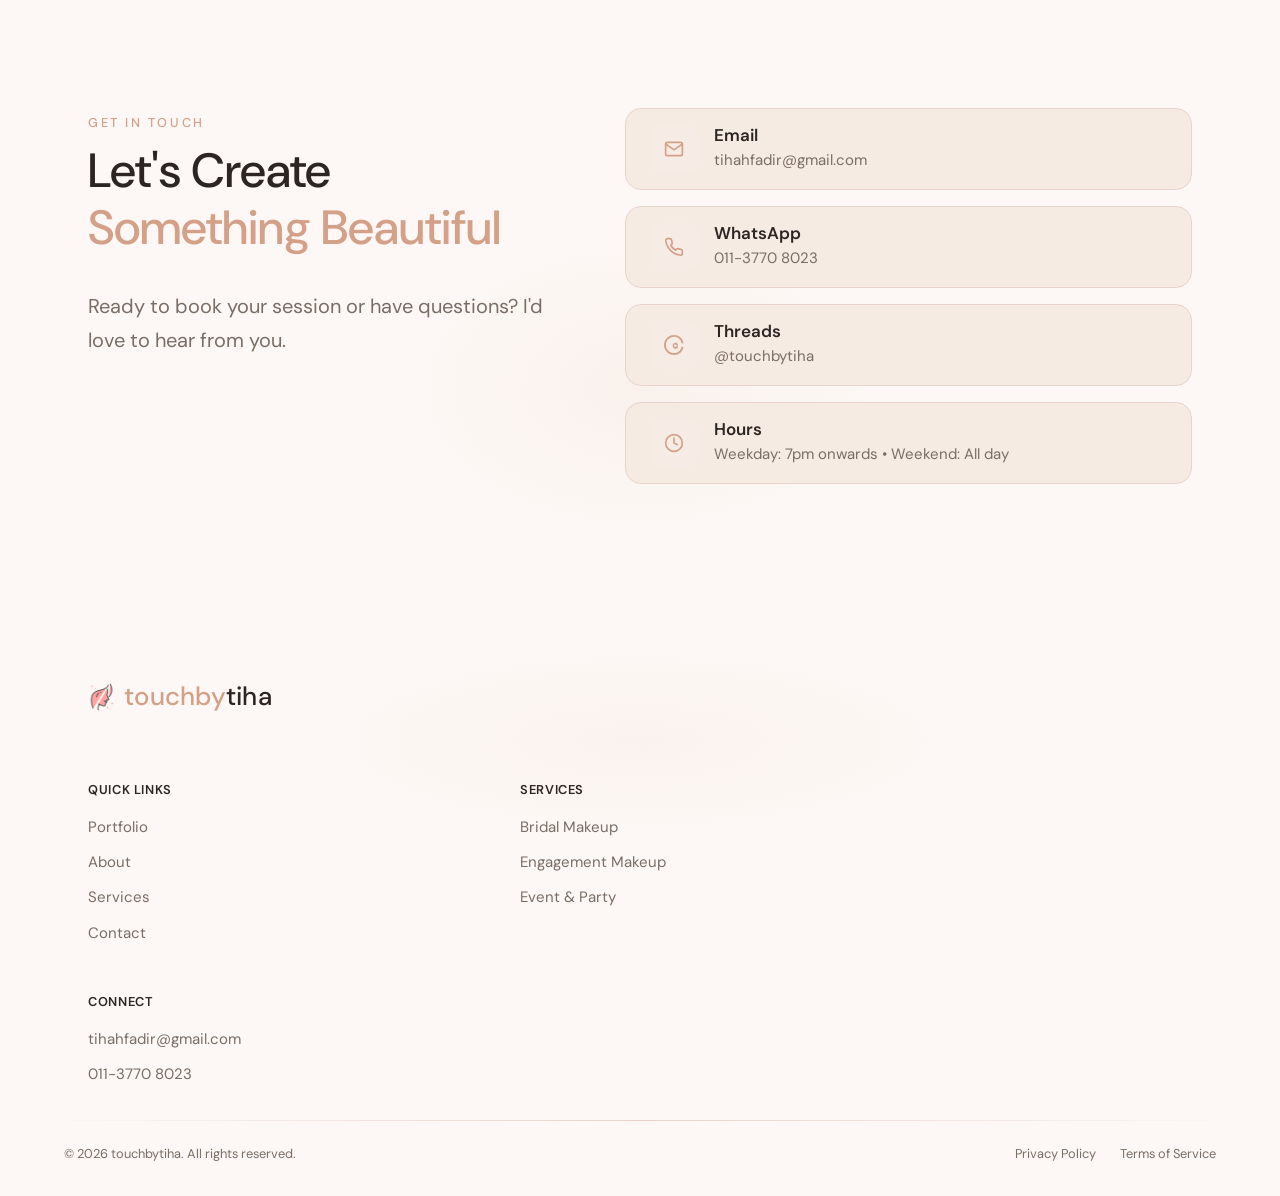
==== commit eb583787: "feat:update data, add accordion, change pic" ====
--- a/index.html
+++ b/index.html
@@ -152,10 +152,12 @@
           <span class="section-tag">What I Offer</span>
           <h2 id="services-title" class="section-title">Services & <span class="accent">Pricing</span></h2>
           <p class="section-desc">Tailored experiences for every occasion. All services include a personalized consultation.</p>
-          <p class="section-desc services-note">*Prices do not include transportation fee</p>
+          <p class="section-desc services-note">Prices do not include transportation fee. Area: Ipoh, Perak. Contact lens requires 1 week advance notice.</p>
         </header>
         <div class="services-grid grid-1-3" role="list">
         </div>
+        <div class="services-accordion" role="region" aria-label="Additional services"></div>
+        <div class="services-addons" role="list"></div>
       </div>
     </section>
 
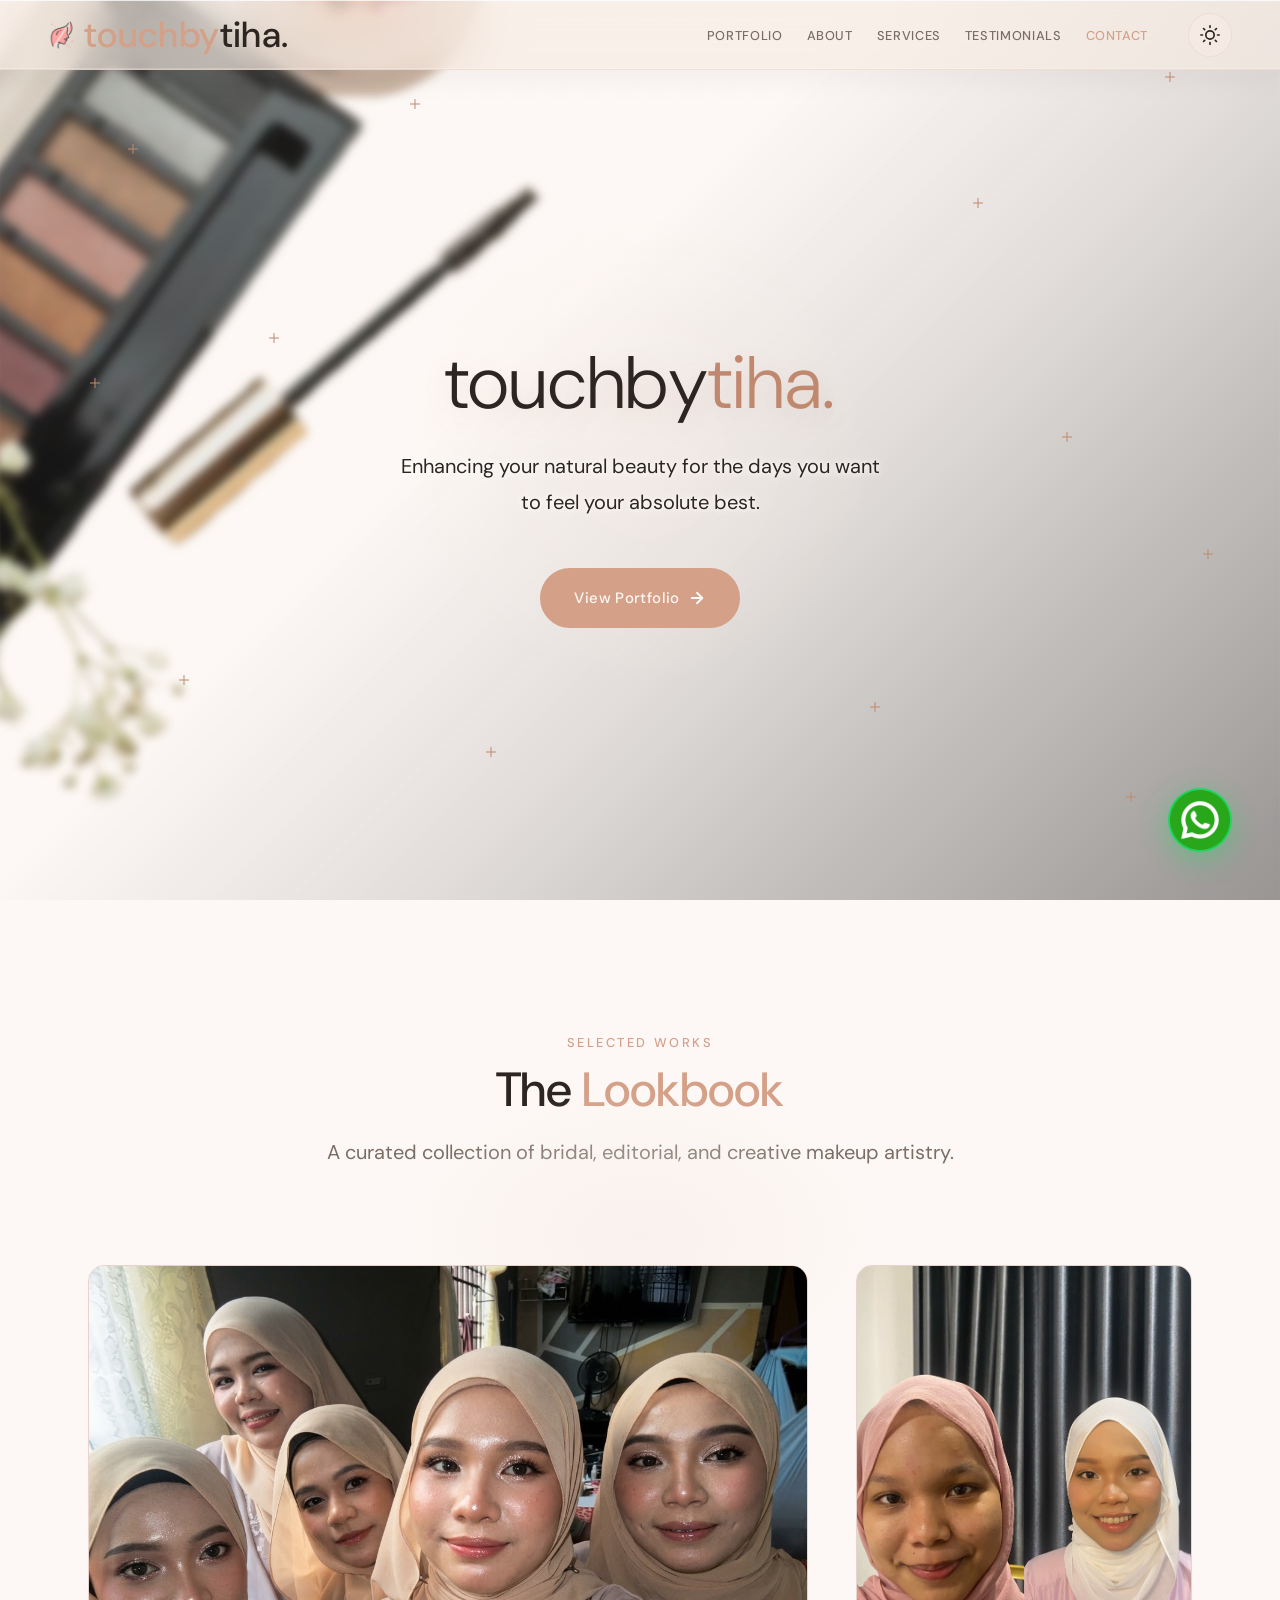
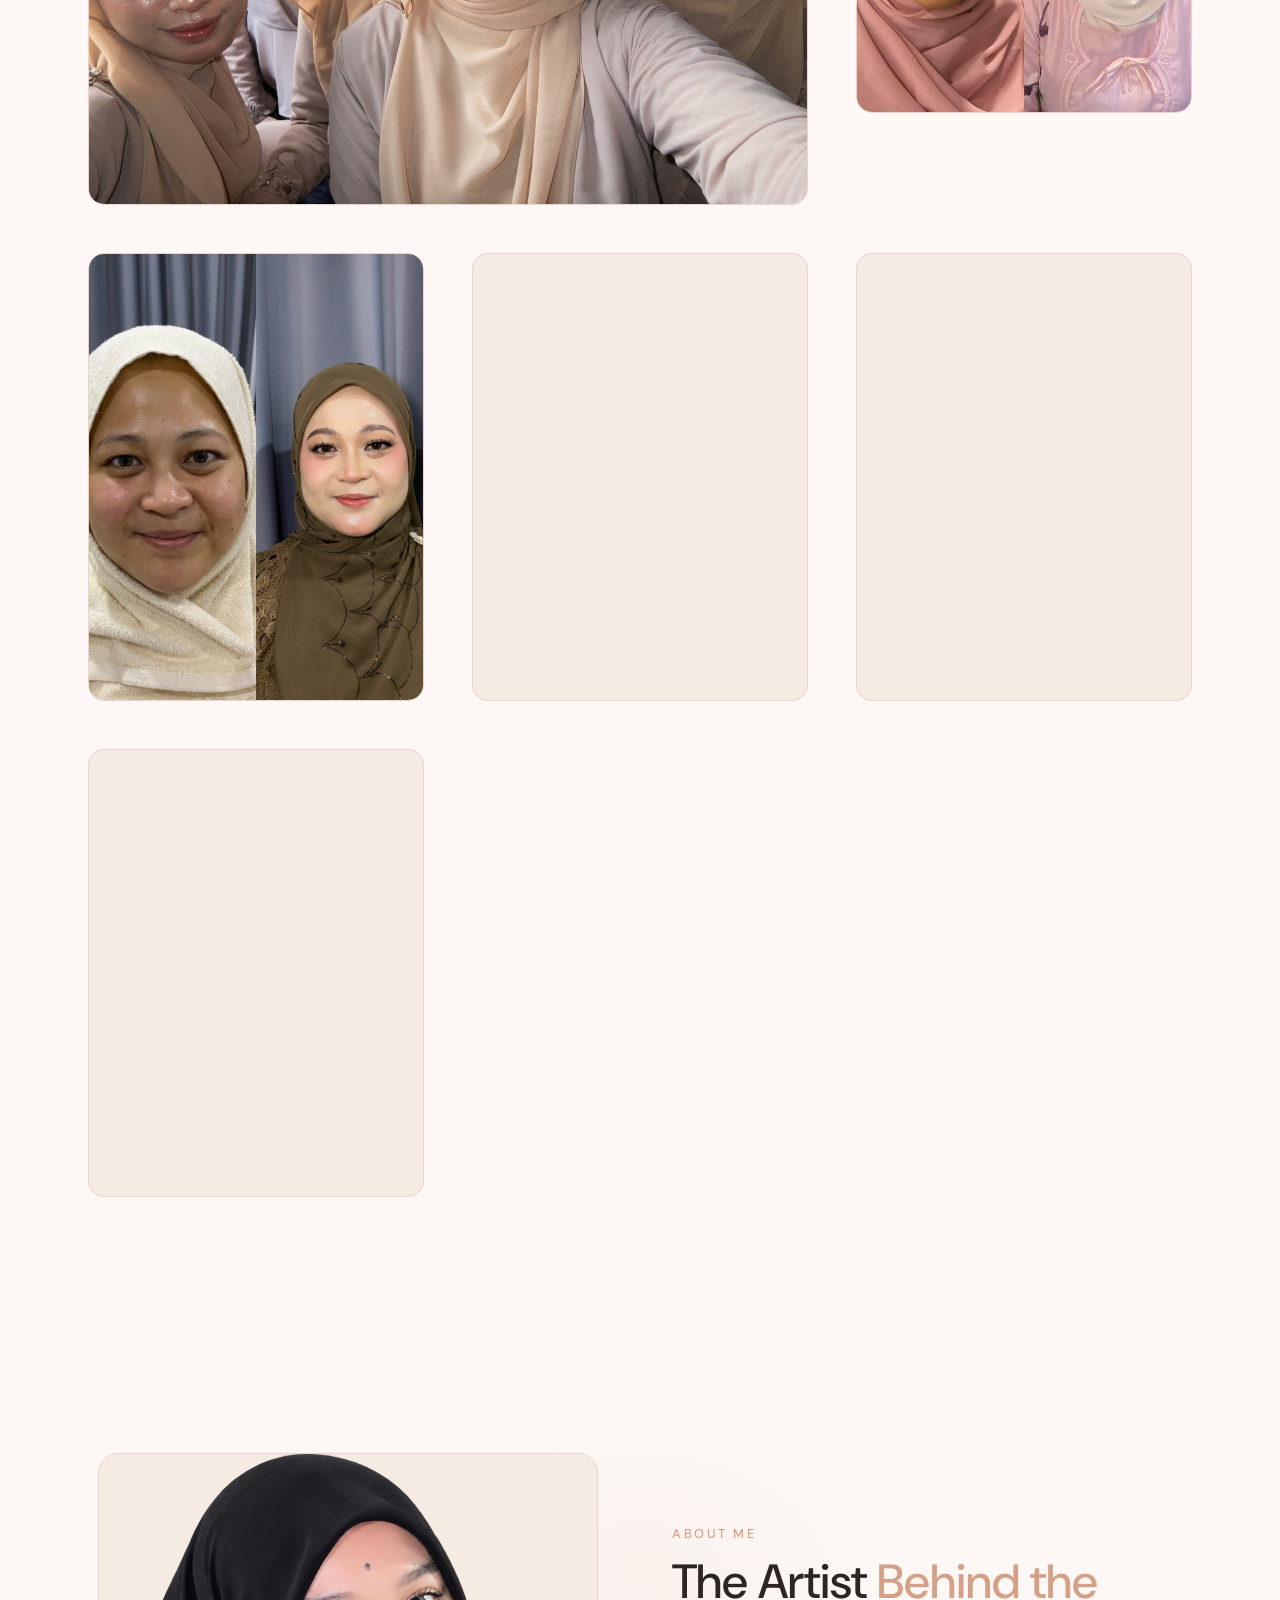
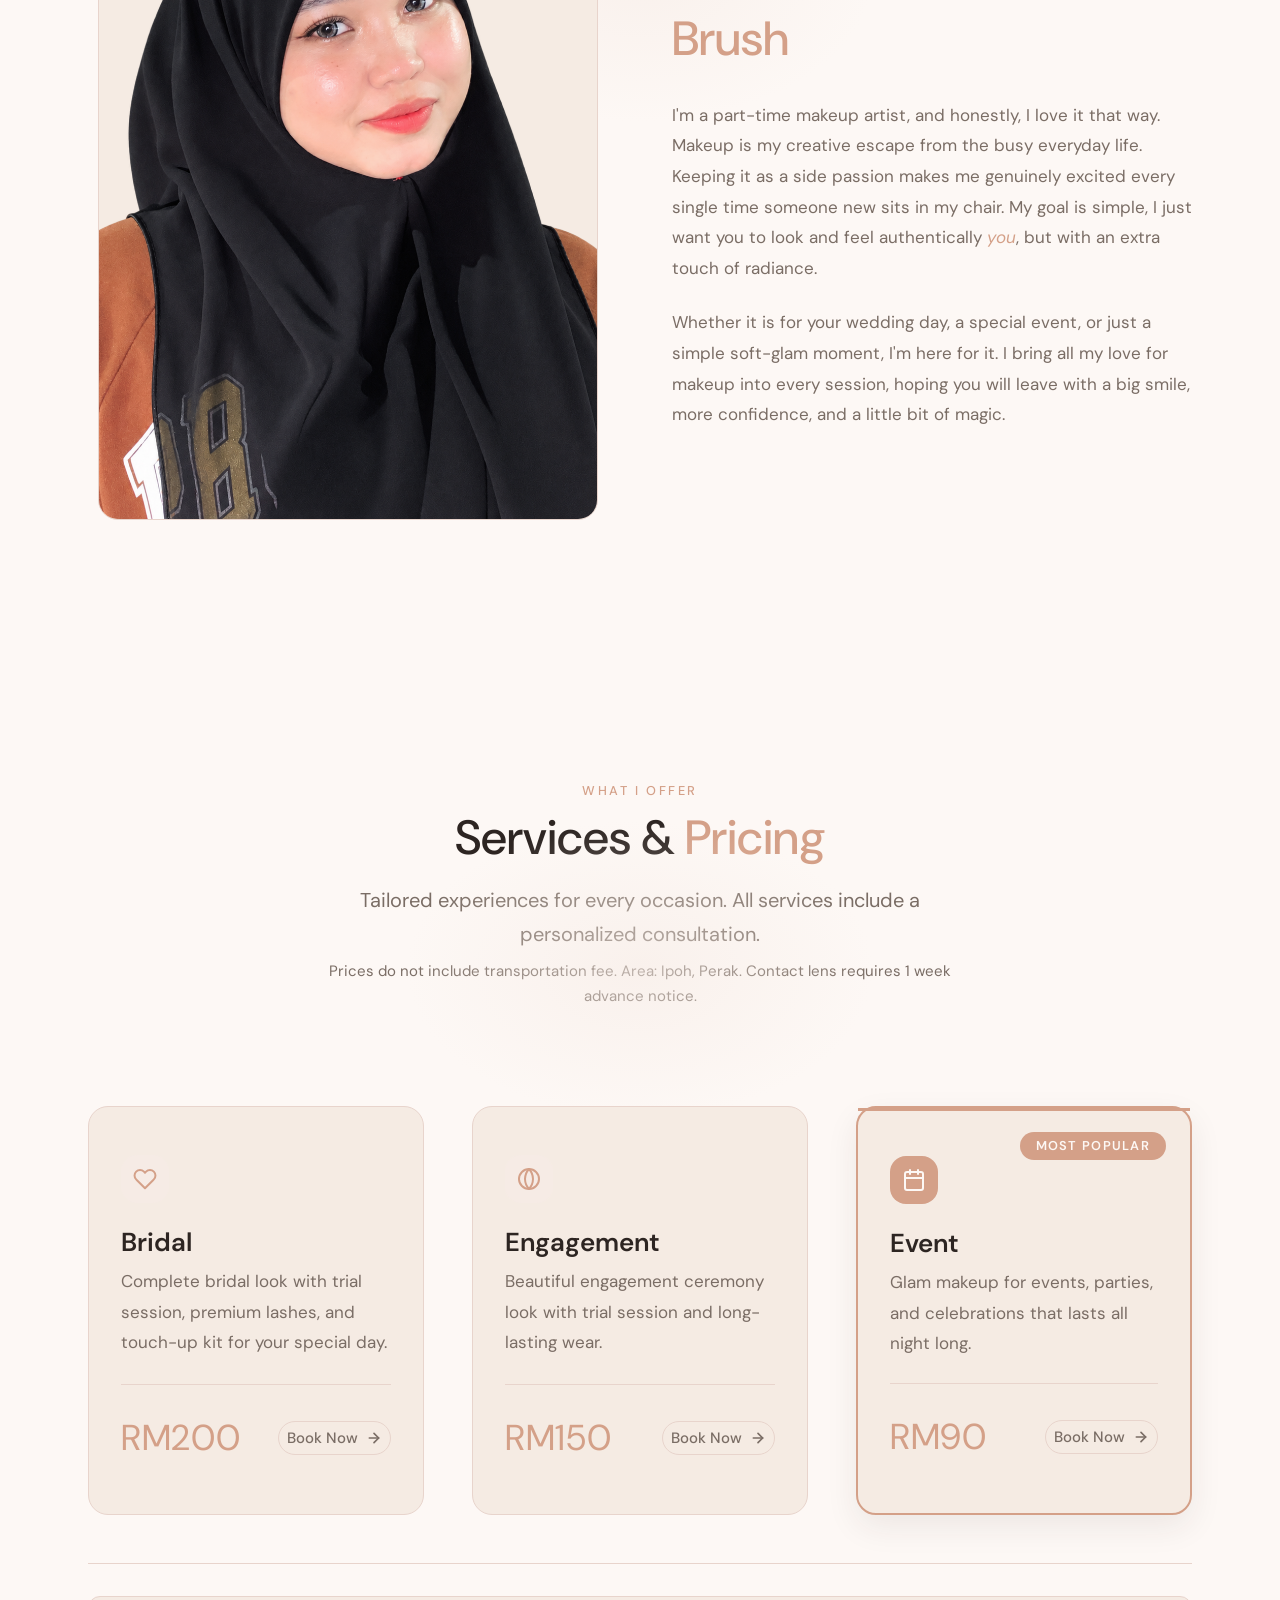
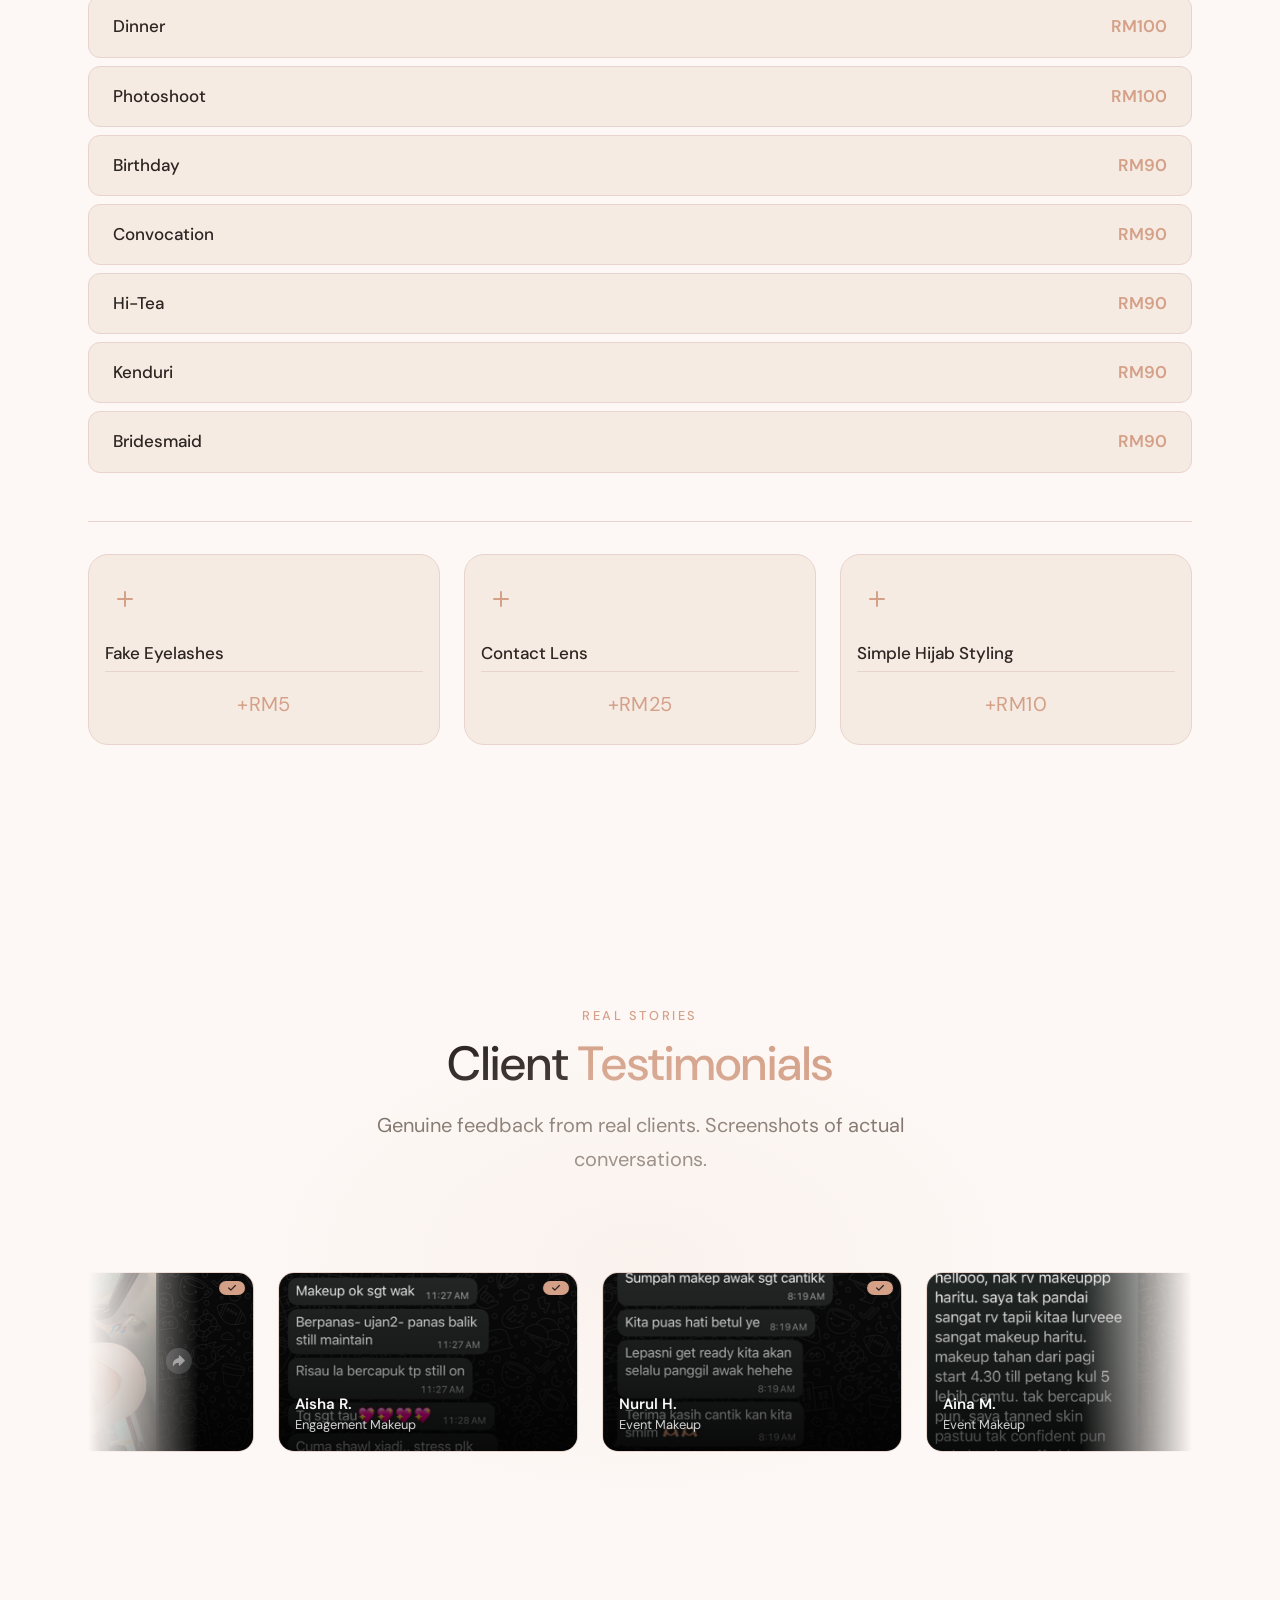
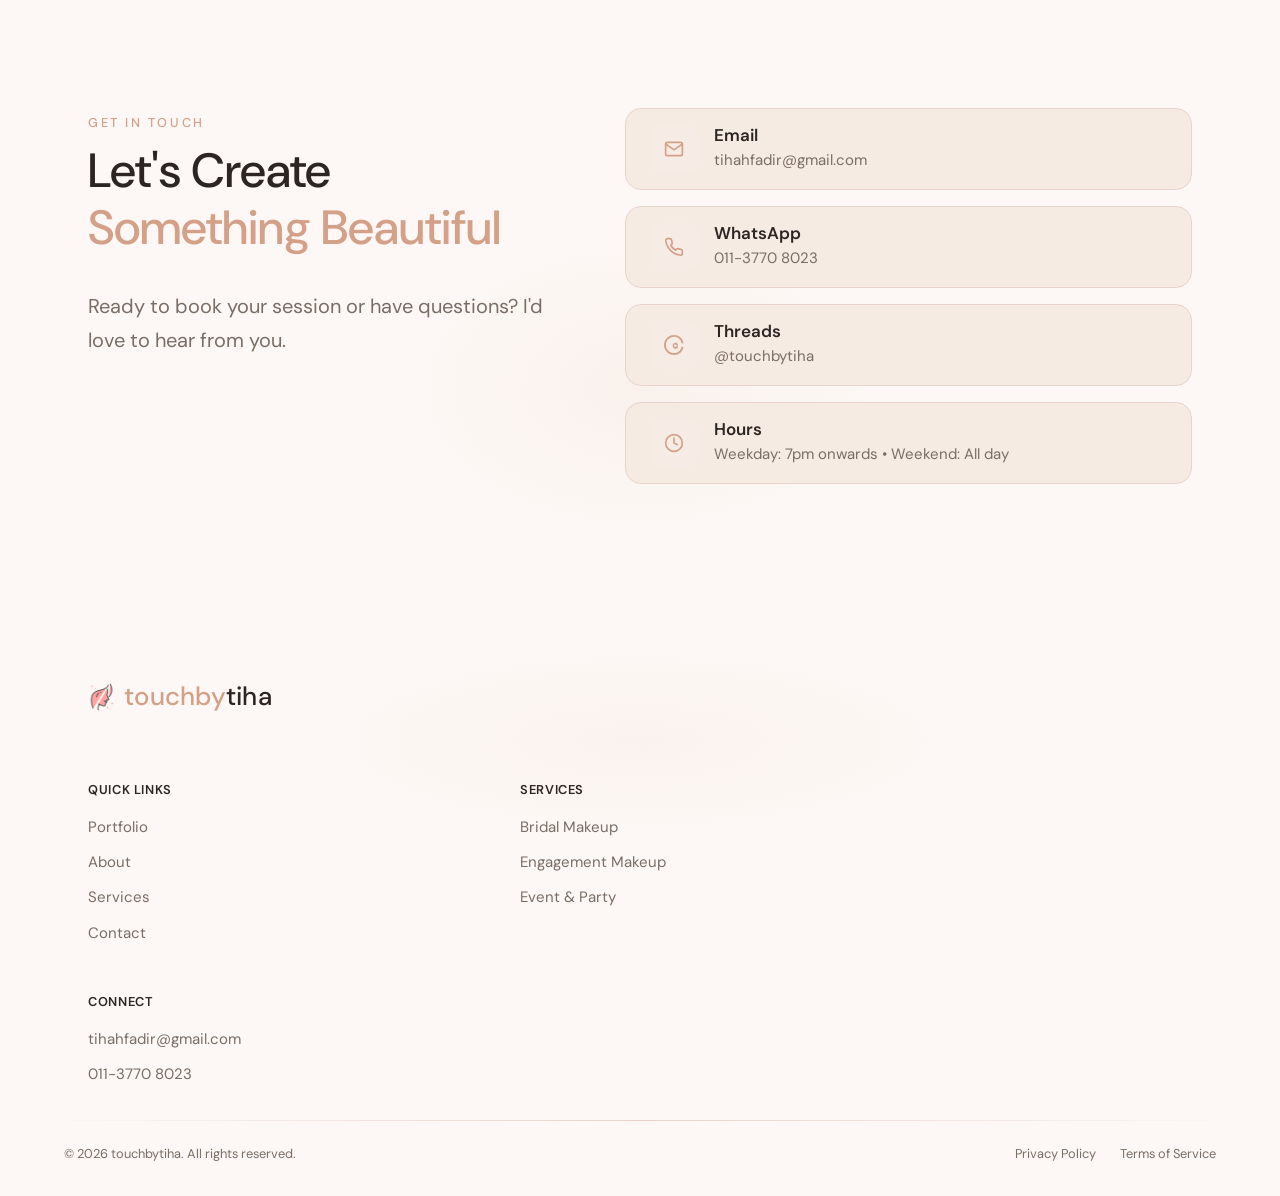
==== commit d976fd3d: "feat: profile update" ====
--- a/index.html
+++ b/index.html
@@ -125,7 +125,7 @@
         <div class="about-grid">
           <div class="about-image reveal">
             <img
-              src="images/portfolio/tiha.jpeg"
+              src="images/portfolio/tiha.png"
               alt="Tiha — part-time makeup artist, passionate about her craft"
               loading="lazy"
             >
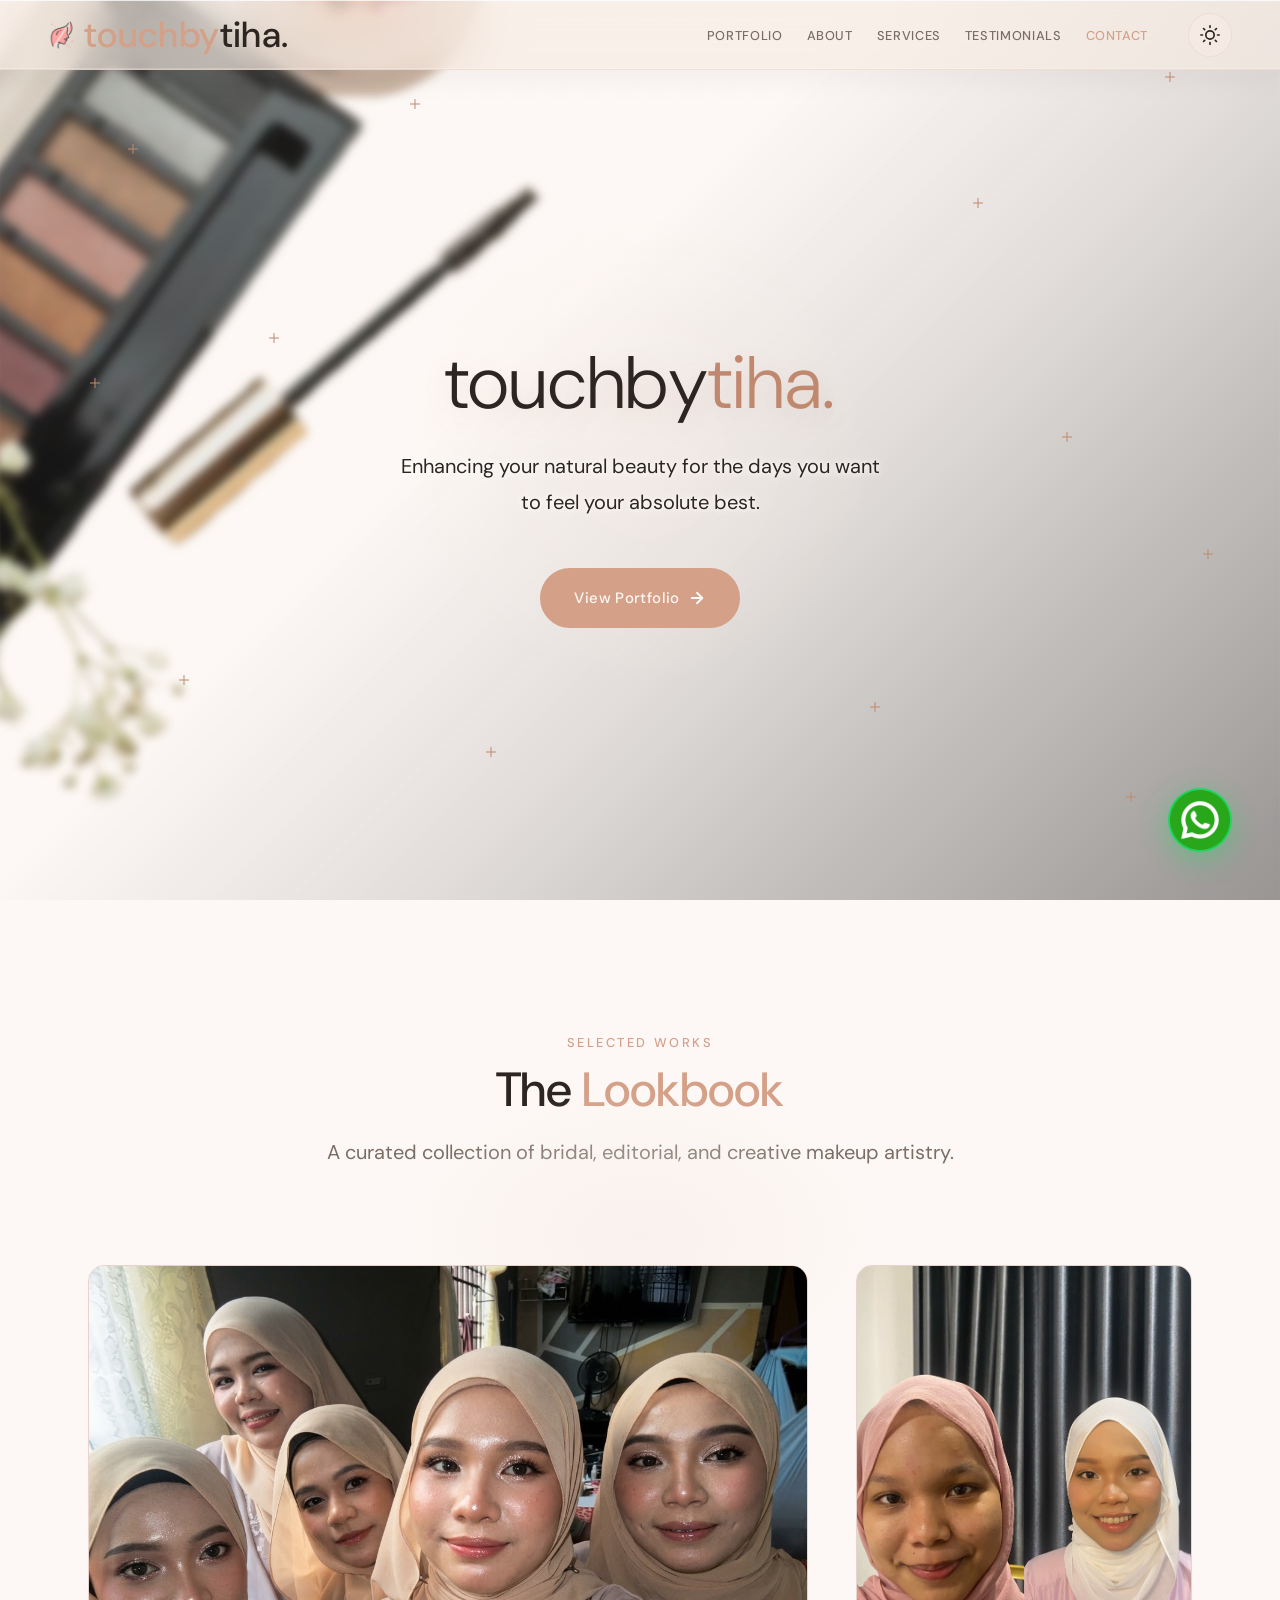
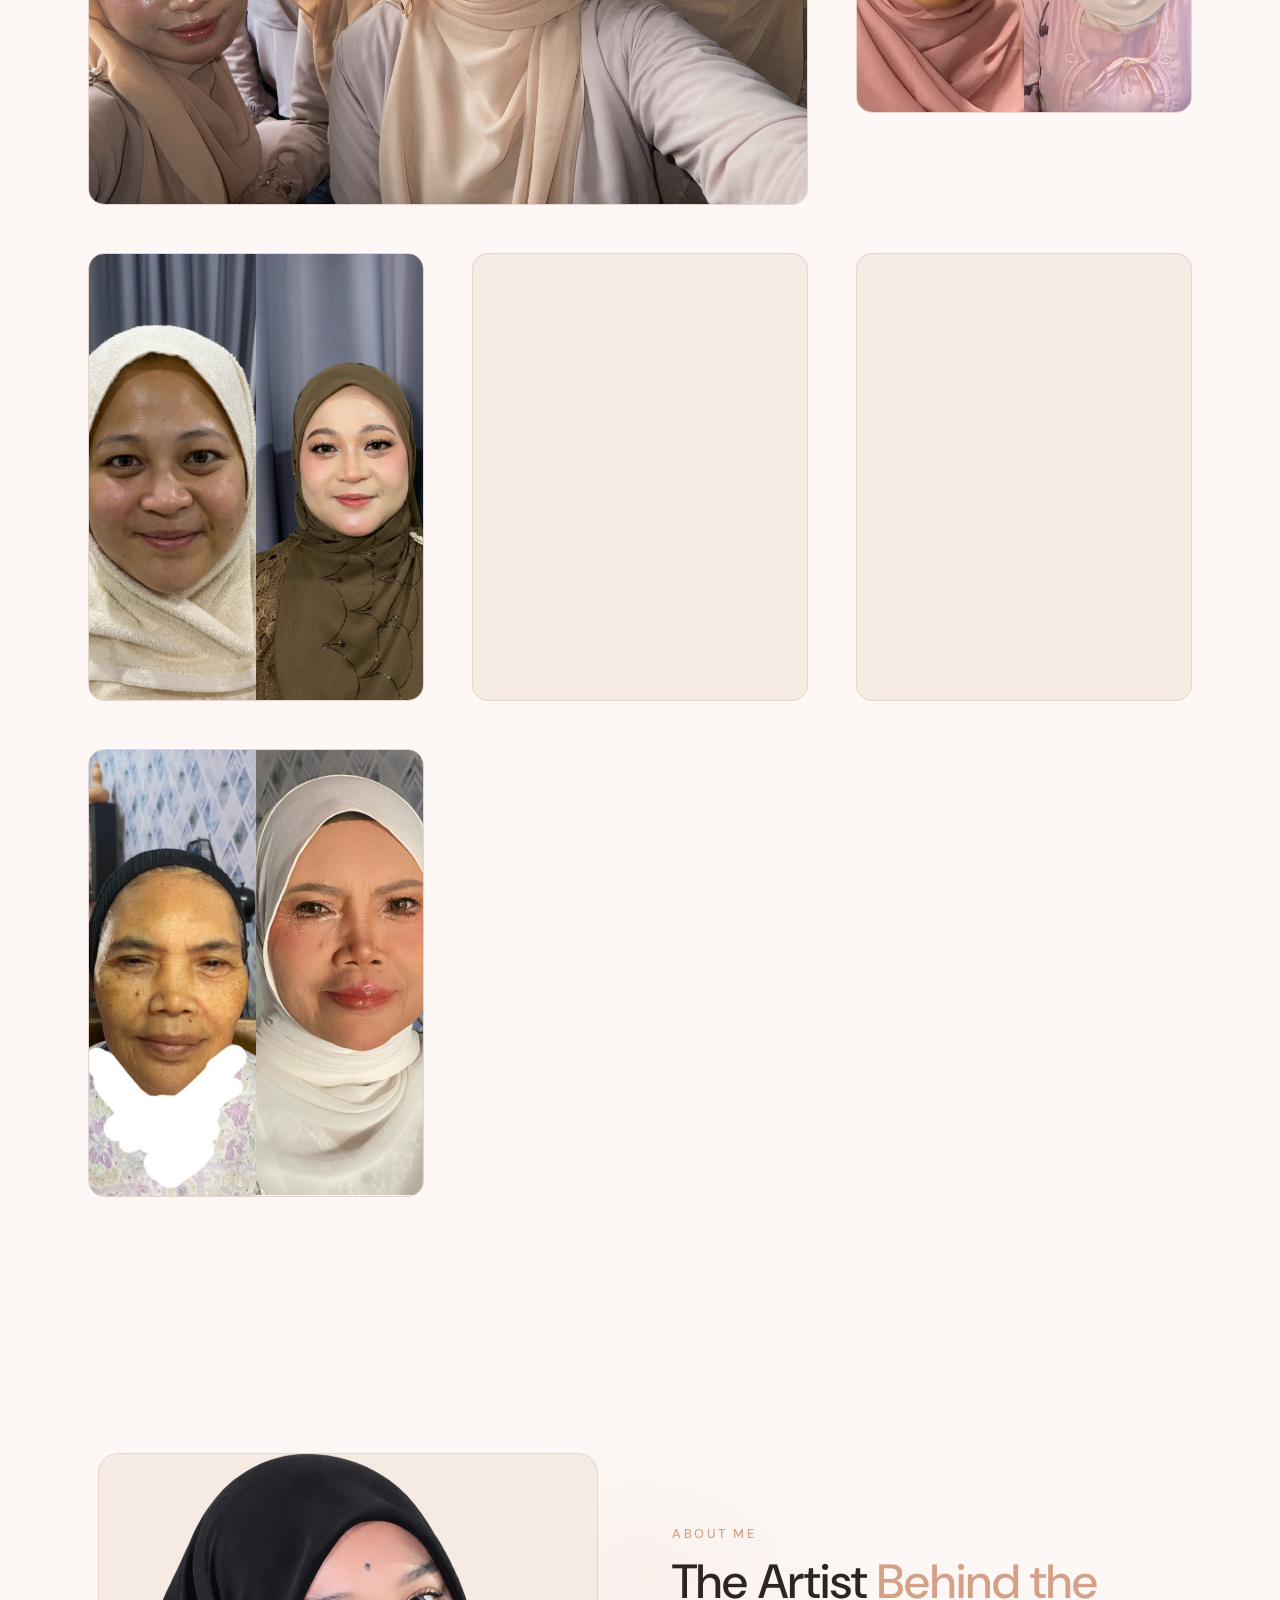
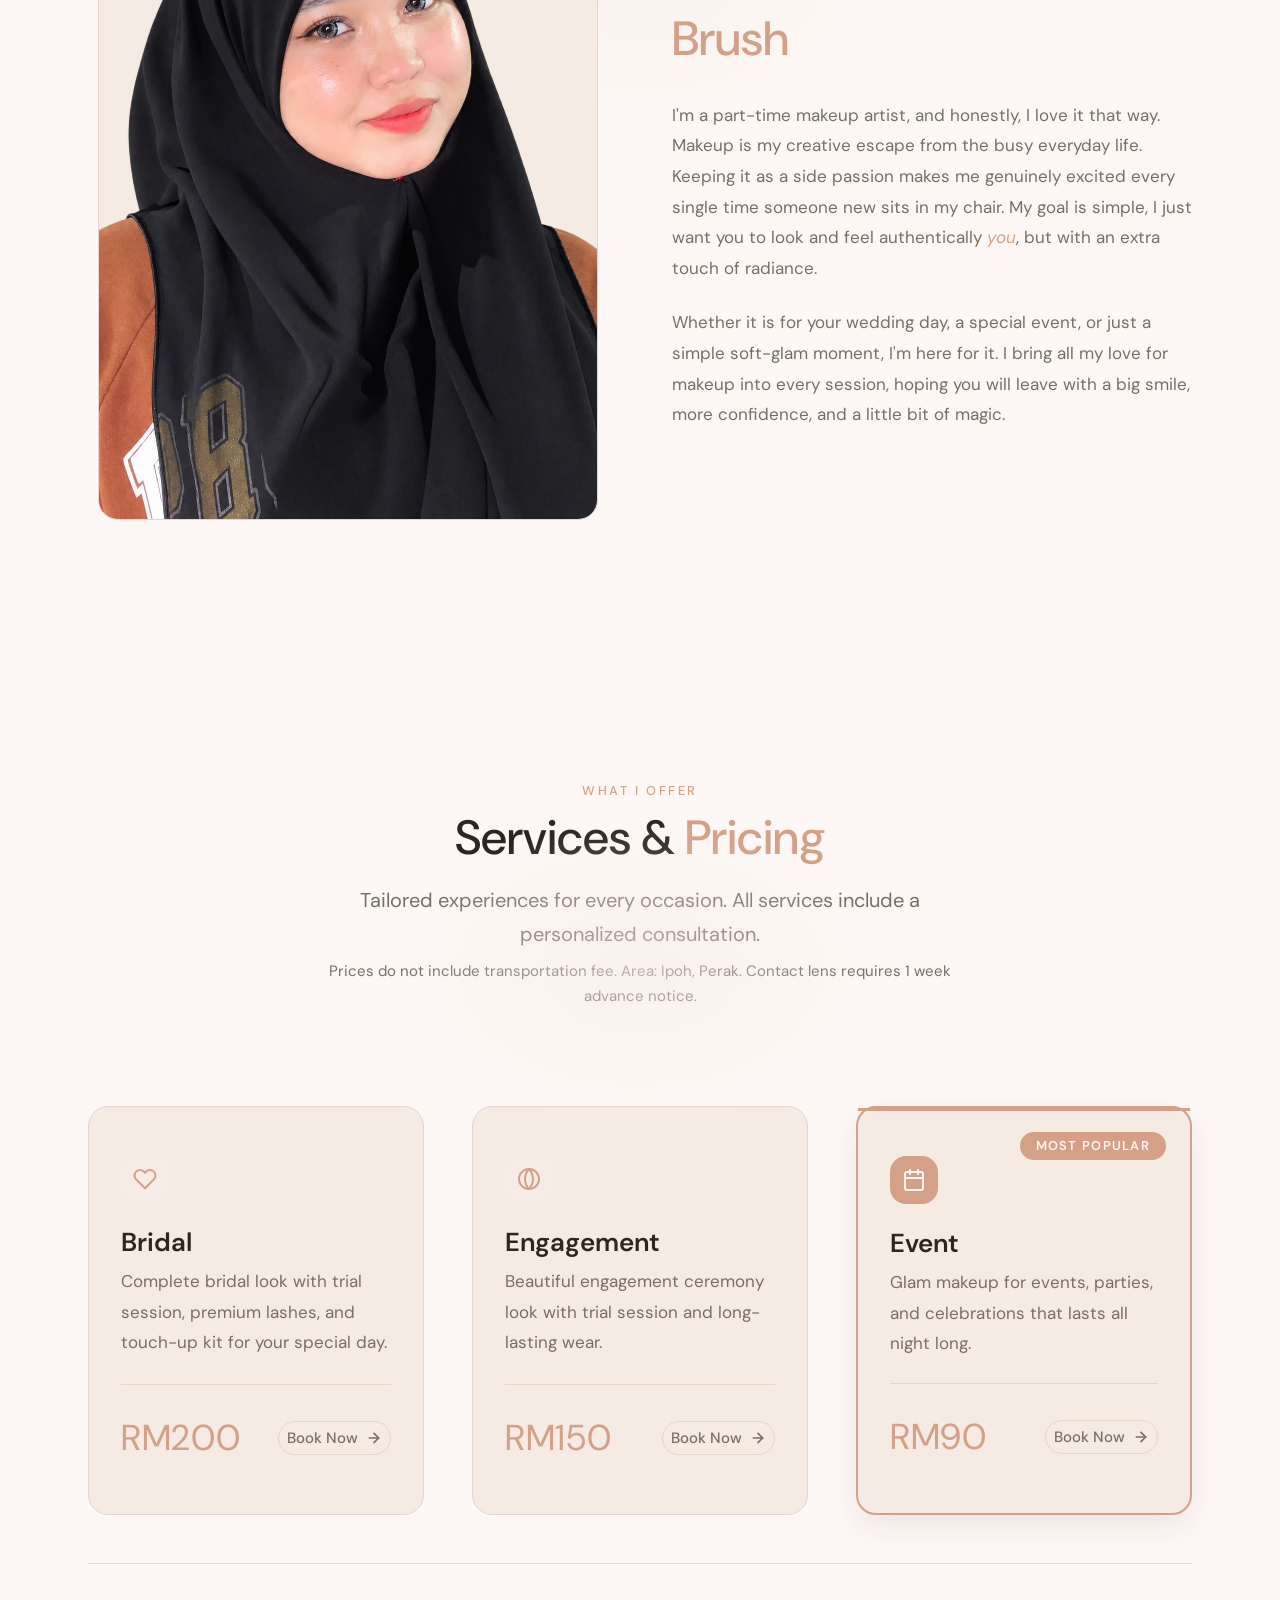
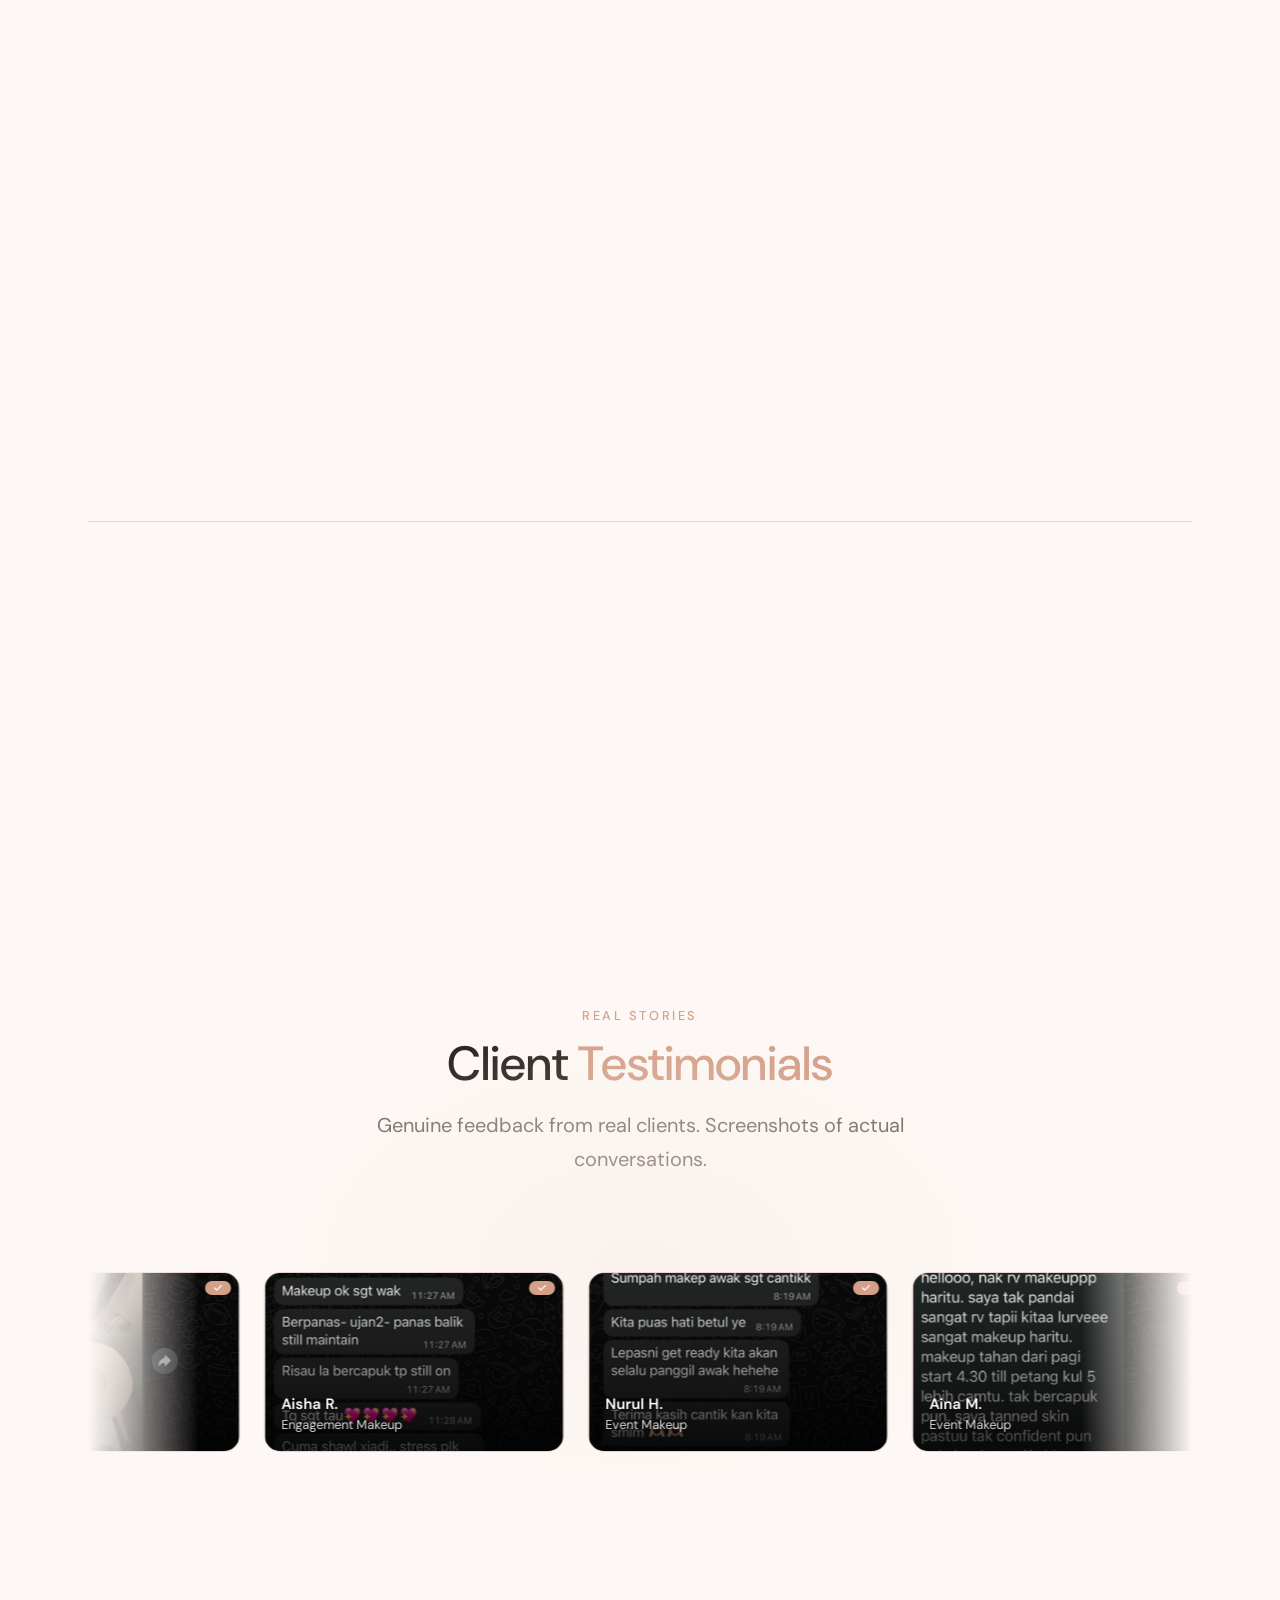
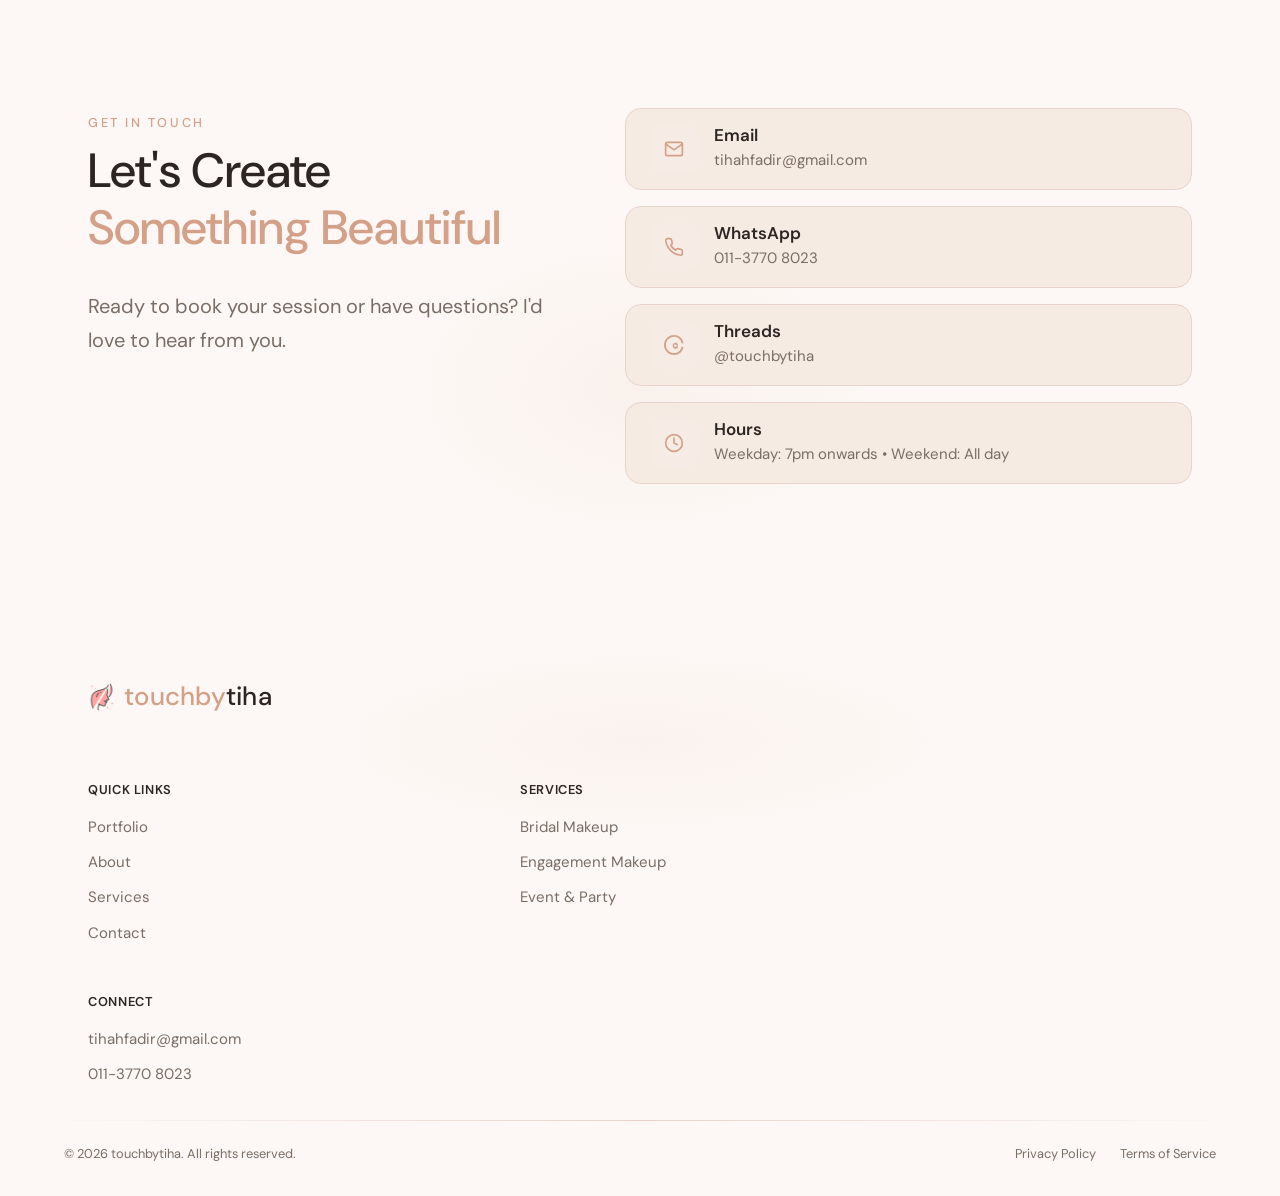
==== commit 9991c0fd: "feat: add firebase admin panel and move content to RTDB" ====
--- a/index.html
+++ b/index.html
@@ -116,9 +116,6 @@
       </div>
     </section>
 
-              </article>
-    </section>
-
     <!-- About Section -->
     <section id="about" class="section about" aria-labelledby="about-title">
       <div class="container">
@@ -152,7 +149,7 @@
           <span class="section-tag">What I Offer</span>
           <h2 id="services-title" class="section-title">Services & <span class="accent">Pricing</span></h2>
           <p class="section-desc">Tailored experiences for every occasion. All services include a personalized consultation.</p>
-          <p class="section-desc services-note">Prices do not include transportation fee. Area: Ipoh, Perak. Contact lens requires 1 week advance notice.</p>
+          <p class="section-desc services-note" id="services-note">Prices do not include transportation fee. Area: Ipoh, Perak. Contact lens requires 1 week advance notice.</p>
         </header>
         <div class="services-grid grid-1-3" role="list">
         </div>
